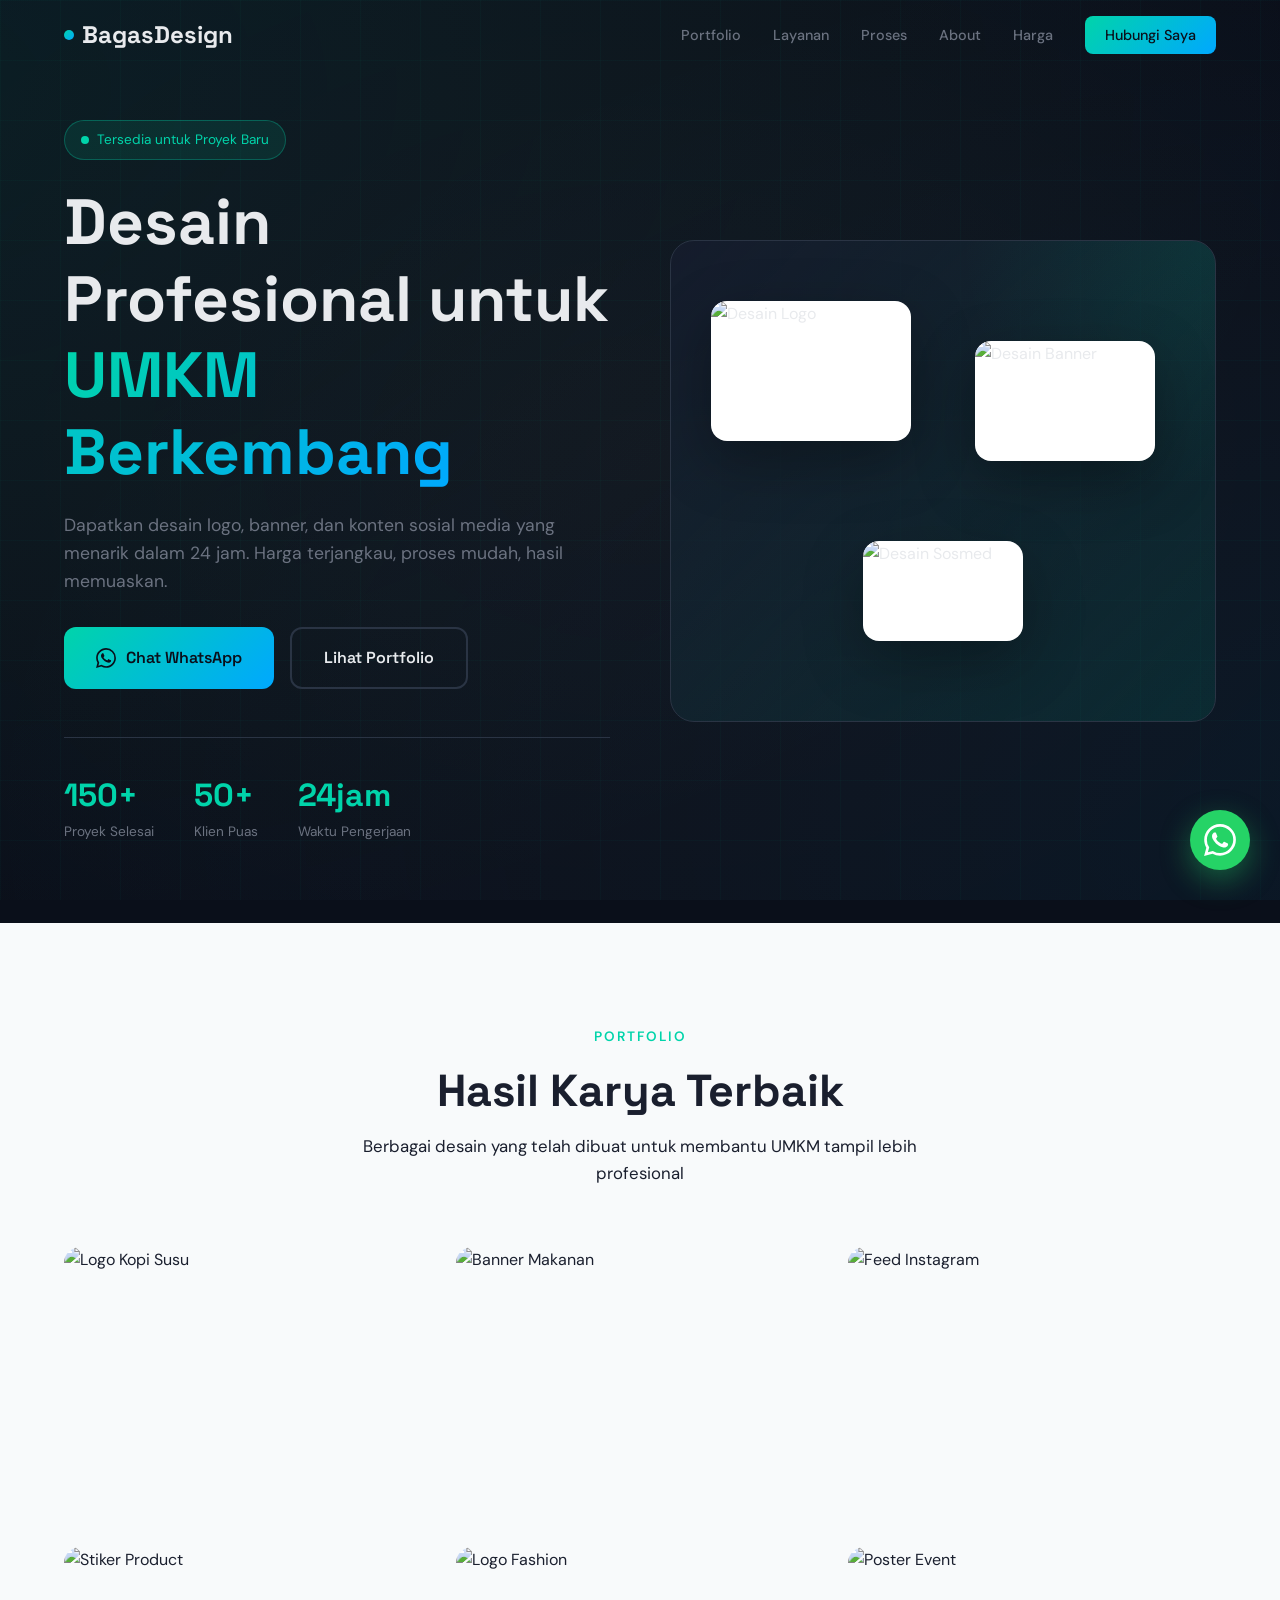
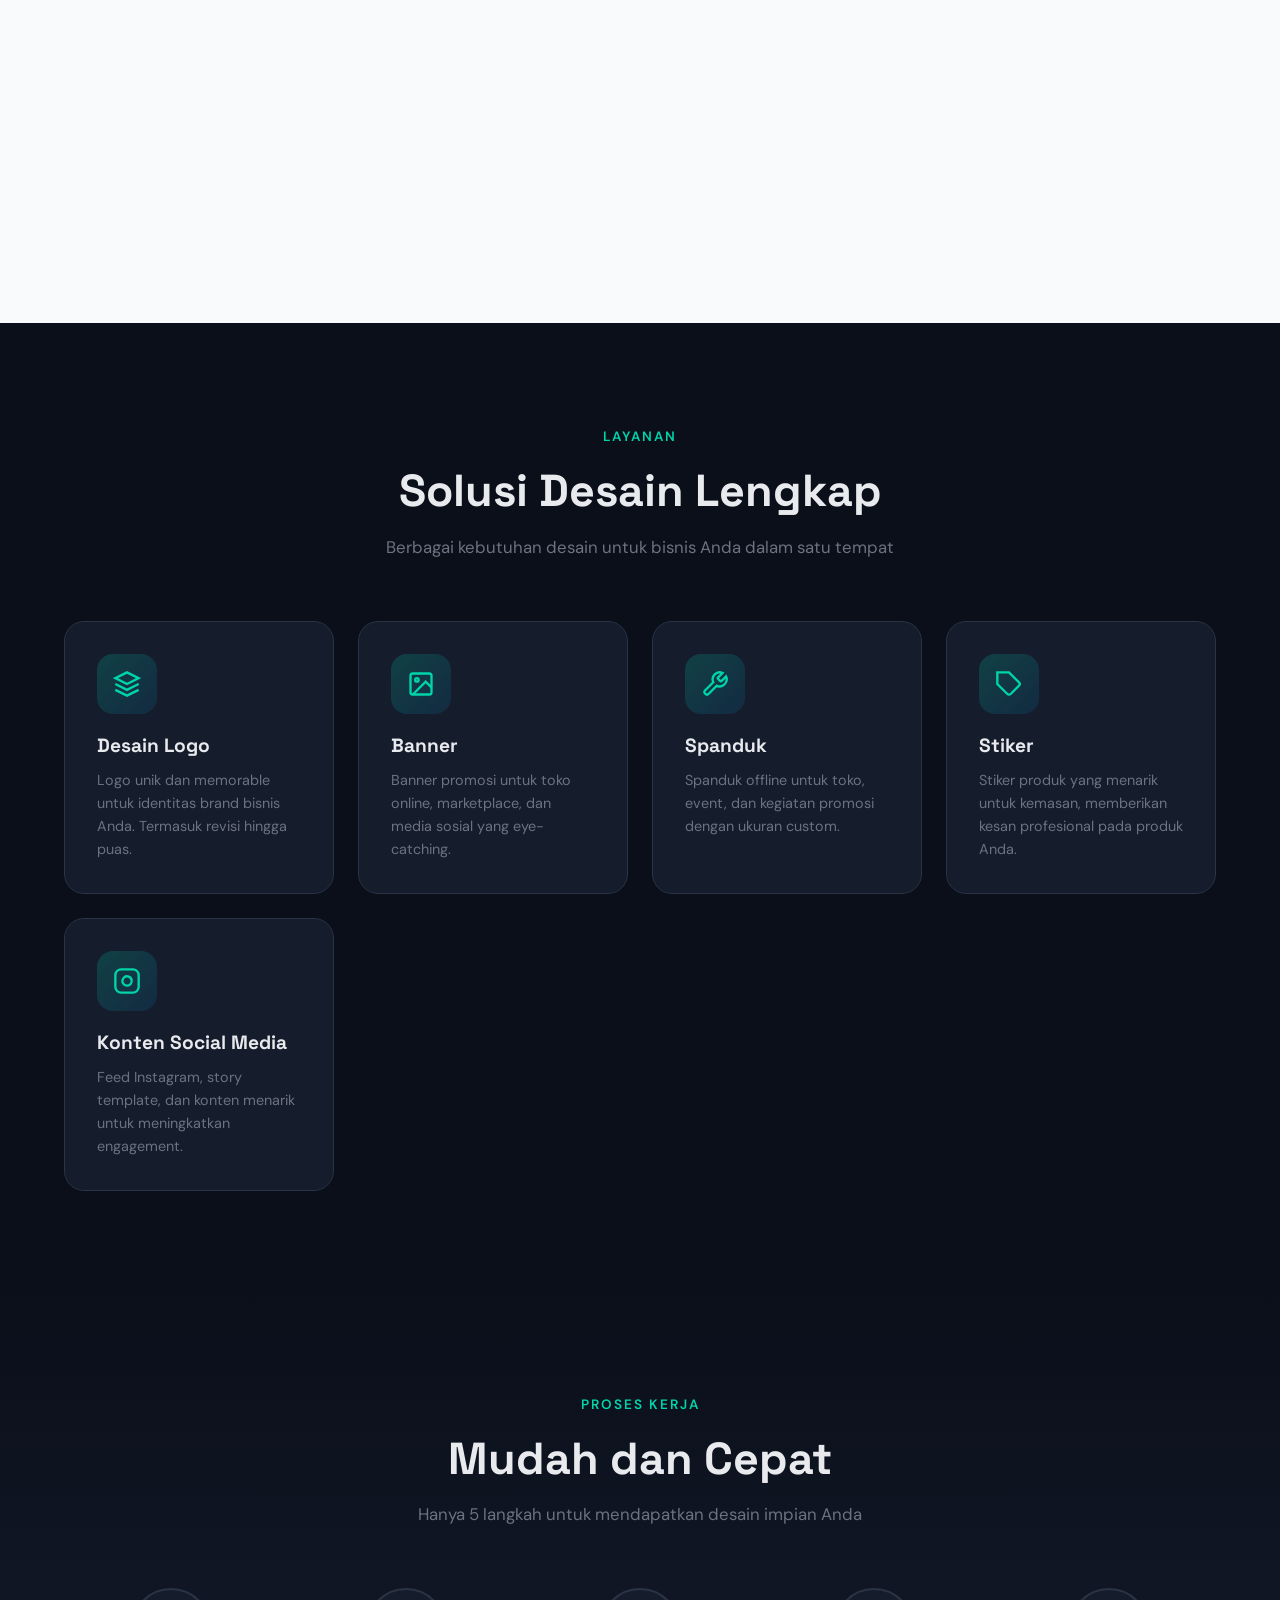
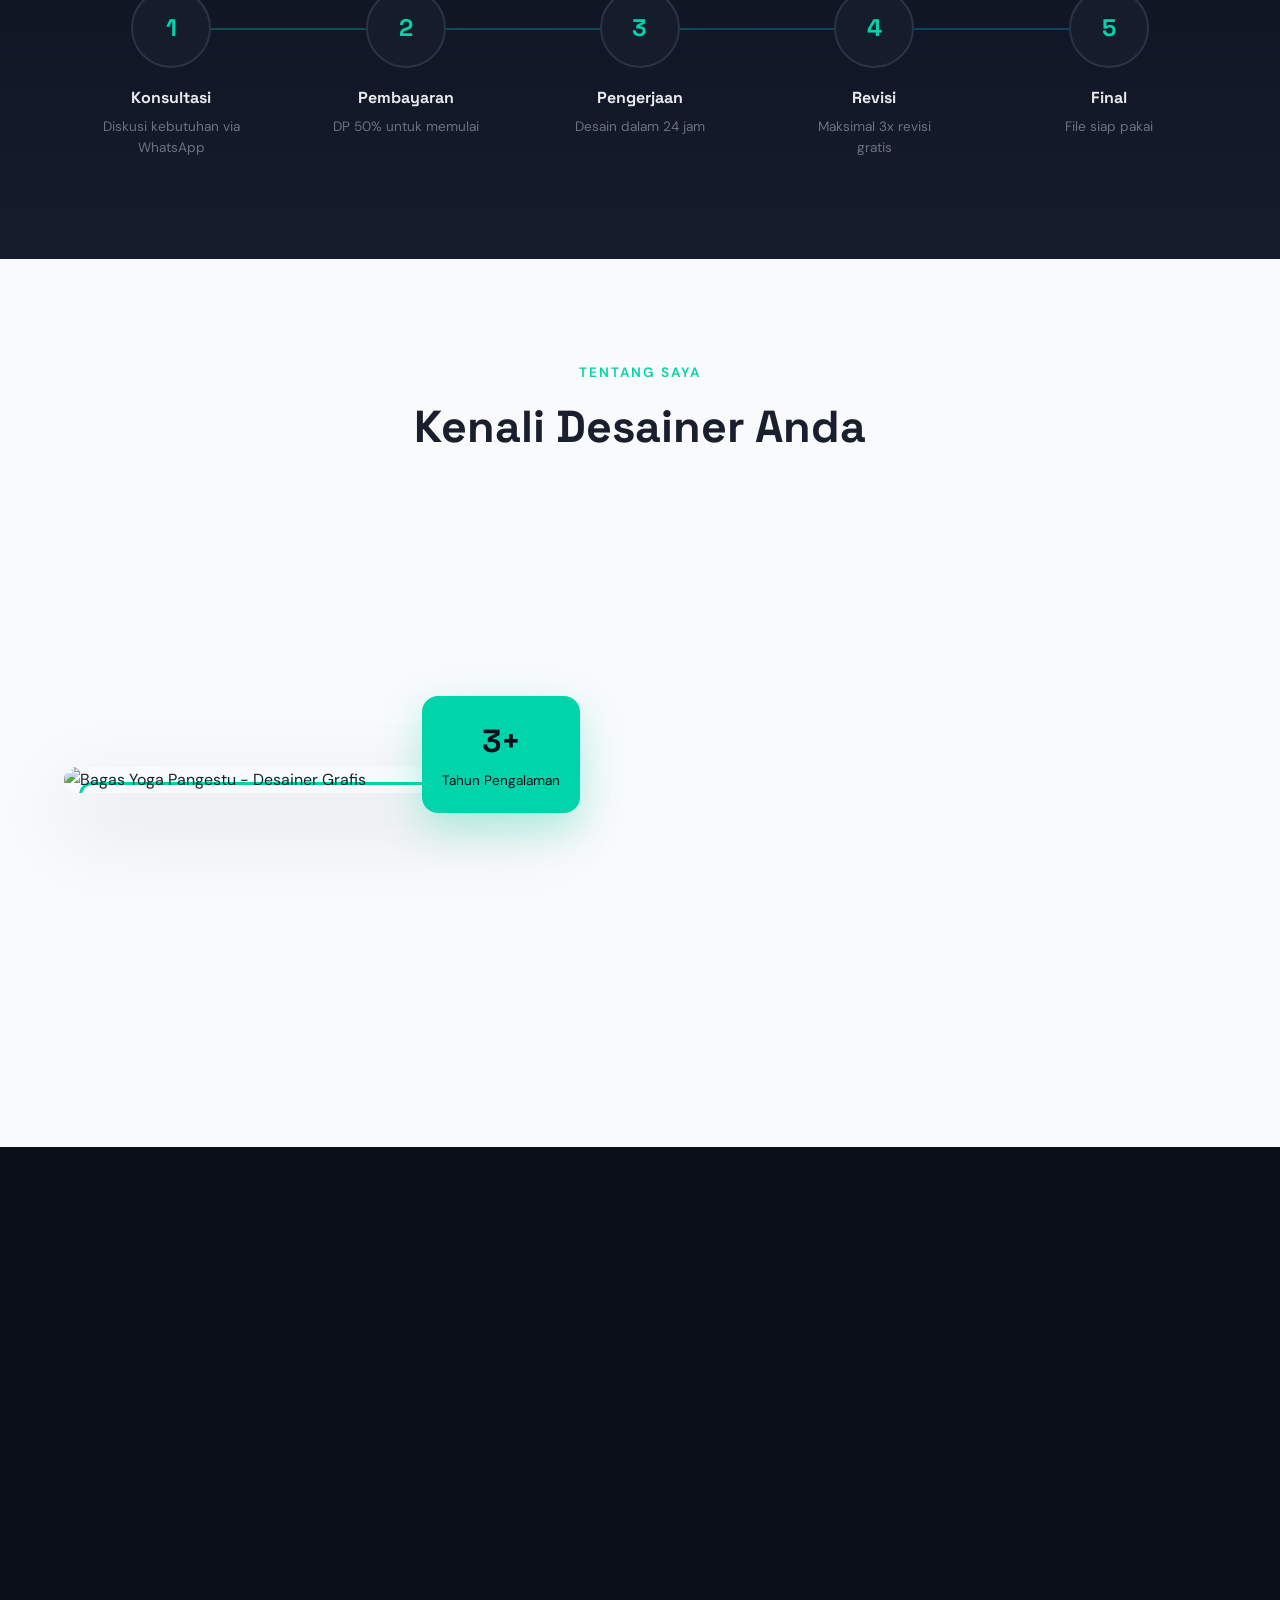
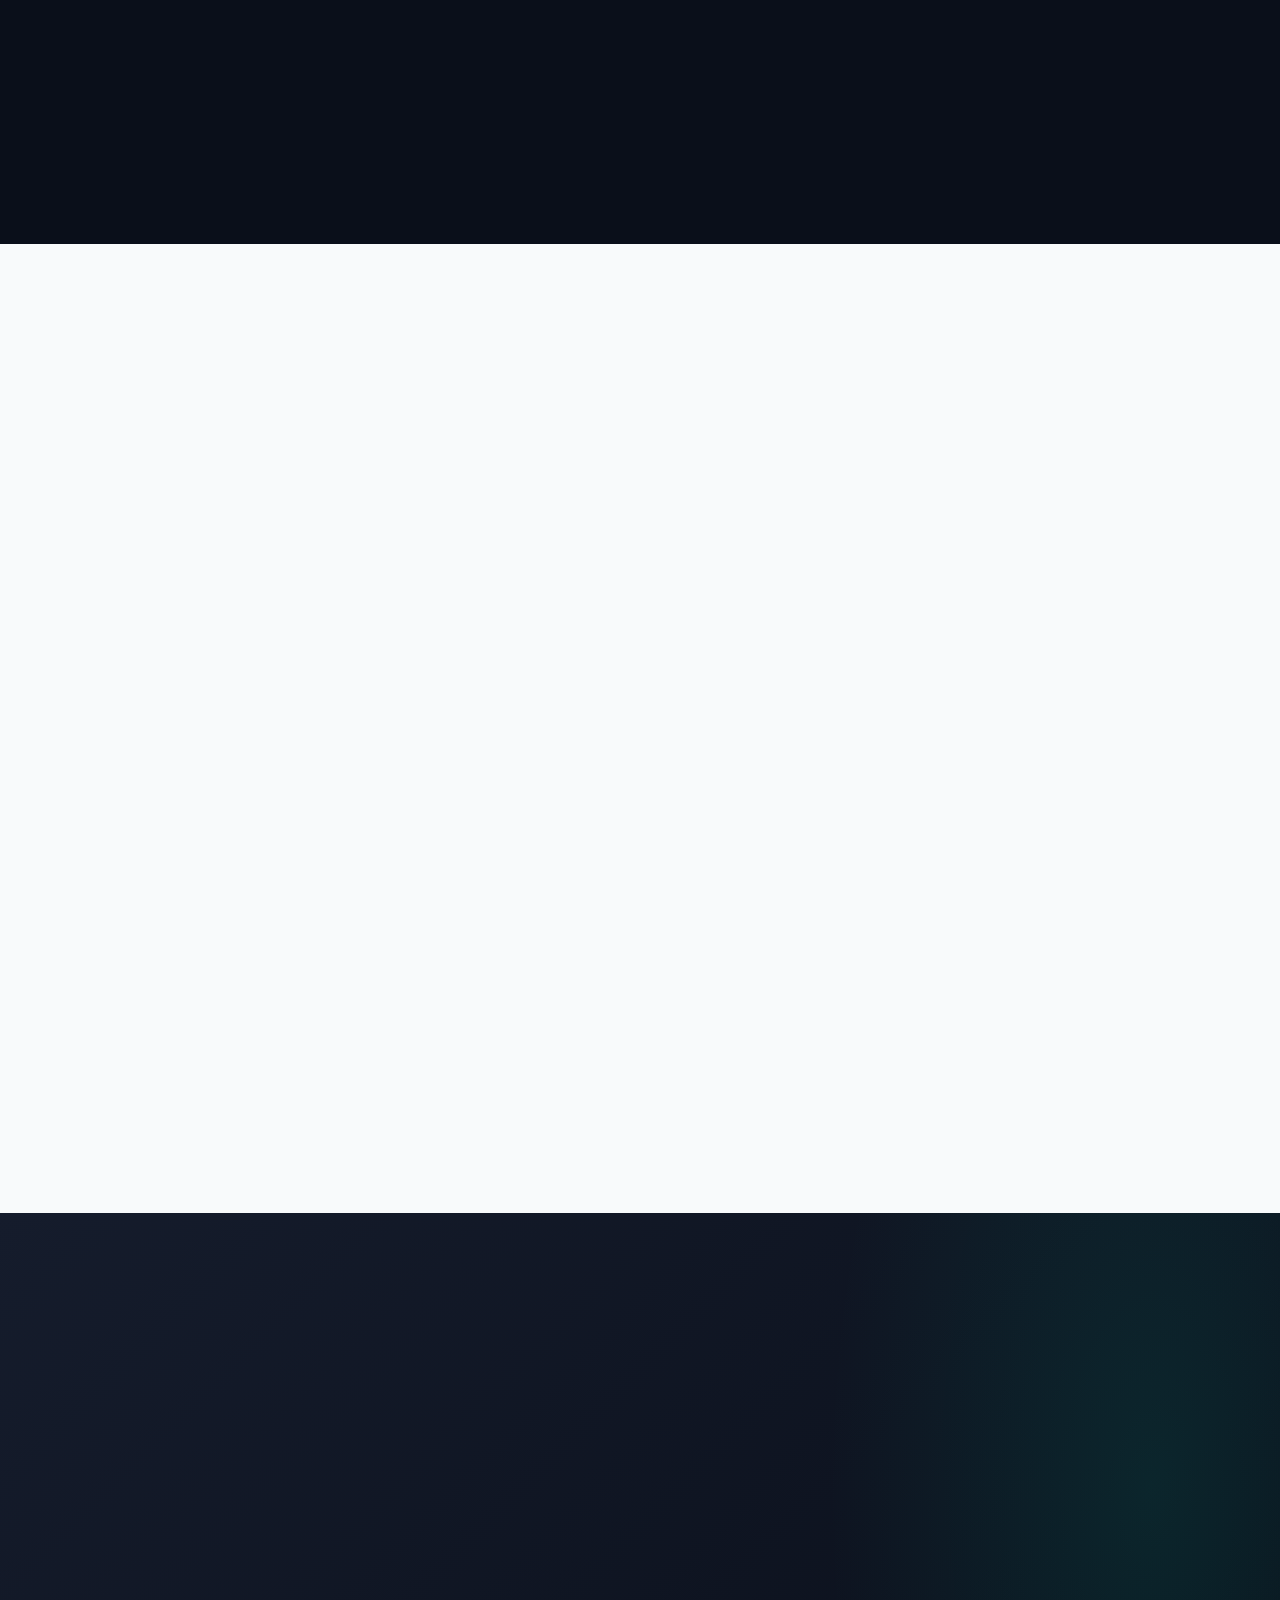
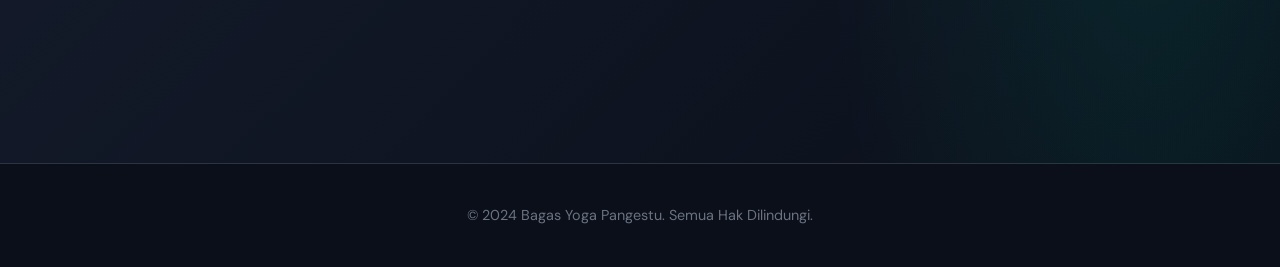
==== index.html @ 11213181 "Update index.html" ====
<!DOCTYPE html>
<html lang="id">
<head>
    <meta charset="UTF-8">
    <meta name="viewport" content="width=device-width, initial-scale=1.0">
    <title>Bagas Yoga Pangestu | Jasa Desain Grafis Profesional</title>
    <link rel="preconnect" href="https://fonts.googleapis.com">
    <link rel="preconnect" href="https://fonts.gstatic.com" crossorigin>
    <link href="https://fonts.googleapis.com/css2?family=Space+Grotesk:wght@400;500;600;700&family=DM+Sans:wght@400;500;600&display=swap" rel="stylesheet">
    <link rel="stylesheet" href="style.css">
</head>
<body>
    <!-- Background Pattern -->
    <div class="bg-pattern"></div>
    <div class="grid-overlay"></div>

    <!-- Navigation -->
    <nav class="nav" id="navbar">
        <div class="container">
            <div class="nav-inner">
                <a href="#" class="logo">
                    <span class="logo-dot"></span>
                    BagasDesign
                </a>
                <ul class="nav-links">
                    <li><a href="#portfolio">Portfolio</a></li>
                    <li><a href="#layanan">Layanan</a></li>
                    <li><a href="#proses">Proses</a></li>
                    <li><a href="#about">About</a></li>
                    <li><a href="#harga">Harga</a></li>
                    <li><a href="https://wa.me/6281234567890" class="nav-cta" target="_blank">Hubungi Saya</a></li>
                </ul>
                <button class="mobile-toggle" aria-label="Toggle menu">
                    <span></span>
                    <span></span>
                    <span></span>
                </button>
            </div>
        </div>
    </nav>

    <!-- Hero Section -->
    <section class="hero">
        <div class="container">
            <div class="hero-content">
                <div class="hero-text">
                    <div class="hero-badge">
                        Tersedia untuk Proyek Baru
                    </div>
                    <h1>Desain Profesional untuk <span>UMKM Berkembang</span></h1>
                    <p class="hero-desc">Dapatkan desain logo, banner, dan konten sosial media yang menarik dalam 24 jam. Harga terjangkau, proses mudah, hasil memuaskan.</p>
                    <div class="btn-group">
                        <a href="https://wa.me/6281234567890?text=Halo%20Bagas,%20saya%20tertarik%20dengan%20jasa%20desain%20grafis" class="btn btn-primary" target="_blank">
                            <svg width="20" height="20" viewBox="0 0 24 24" fill="currentColor">
                                <path d="M17.472 14.382c-.297-.149-1.758-.867-2.03-.967-.273-.099-.471-.148-.67.15-.197.297-.767.966-.94 1.164-.173.199-.347.223-.644.075-.297-.15-1.255-.463-2.39-1.475-.883-.788-1.48-1.761-1.653-2.059-.173-.297-.018-.458.13-.606.134-.133.298-.347.446-.52.149-.174.198-.298.298-.497.099-.198.05-.371-.025-.52-.075-.149-.669-1.612-.916-2.207-.242-.579-.487-.5-.669-.51-.173-.008-.371-.01-.57-.01-.198 0-.52.074-.792.372-.272.297-1.04 1.016-1.04 2.479 0 1.462 1.065 2.875 1.213 3.074.149.198 2.096 3.2 5.077 4.487.709.306 1.262.489 1.694.625.712.227 1.36.195 1.871.118.571-.085 1.758-.719 2.006-1.413.248-.694.248-1.289.173-1.413-.074-.124-.272-.198-.57-.347m-5.421 7.403h-.004a9.87 9.87 0 01-5.031-1.378l-.361-.214-3.741.982.998-3.648-.235-.374a9.86 9.86 0 01-1.51-5.26c.001-5.45 4.436-9.884 9.888-9.884 2.64 0 5.122 1.03 6.988 2.898a9.825 9.825 0 012.893 6.994c-.003 5.45-4.437 9.884-9.885 9.884m8.413-18.297A11.815 11.815 0 0012.05 0C5.495 0 .16 5.335.157 11.892c0 2.096.547 4.142 1.588 5.945L.057 24l6.305-1.654a11.882 11.882 0 005.683 1.448h.005c6.554 0 11.89-5.335 11.893-11.893a11.821 11.821 0 00-3.48-8.413z"/>
                            </svg>
                            Chat WhatsApp
                        </a>
                        <a href="#portfolio" class="btn btn-outline">Lihat Portfolio</a>
                    </div>
                    <div class="hero-stats">
                        <div class="stat-item">
                            <div class="stat-number">150+</div>
                            <div class="stat-label">Proyek Selesai</div>
                        </div>
                        <div class="stat-item">
                            <div class="stat-number">50+</div>
                            <div class="stat-label">Klien Puas</div>
                        </div>
                        <div class="stat-item">
                            <div class="stat-number">24jam</div>
                            <div class="stat-label">Waktu Pengerjaan</div>
                        </div>
                    </div>
                </div>
                <div class="hero-visual">
                    <div class="hero-image-container">
                        <div class="floating-cards">
                            <div class="float-card">
                                <img src="https://picsum.photos/400/280?random=1" alt="Desain Logo">
                            </div>
                            <div class="float-card">
                                <img src="https://picsum.photos/360/240?random=2" alt="Desain Banner">
                            </div>
                            <div class="float-card">
                                <img src="https://picsum.photos/320/200?random=3" alt="Desain Sosmed">
                            </div>
                        </div>
                    </div>
                </div>
            </div>
        </div>
    </section>

    <!-- Portfolio Section -->
    <section class="portfolio" id="portfolio">
        <div class="container">
            <div class="section-header reveal">
                <span class="section-tag">Portfolio</span>
                <h2>Hasil Karya Terbaik</h2>
                <p>Berbagai desain yang telah dibuat untuk membantu UMKM tampil lebih profesional</p>
            </div>
            <div class="portfolio-grid">
                <div class="portfolio-item reveal">
                    <img src="https://picsum.photos/600/450?random=10" alt="Logo Kopi Susu">
                    <div class="portfolio-overlay">
                        <h3>Logo Brand Kopi</h3>
                        <span>Logo & Branding</span>
                    </div>
                </div>
                <div class="portfolio-item reveal">
                    <img src="https://picsum.photos/600/450?random=11" alt="Banner Makanan">
                    <div class="portfolio-overlay">
                        <h3>Promosi Kuliner</h3>
                        <span>Banner & Spanduk</span>
                    </div>
                </div>
                <div class="portfolio-item reveal">
                    <img src="https://picsum.photos/600/450?random=12" alt="Feed Instagram">
                    <div class="portfolio-overlay">
                        <h3>Konten Instagram</h3>
                        <span>Social Media</span>
                    </div>
                </div>
                <div class="portfolio-item reveal">
                    <img src="https://picsum.photos/600/450?random=13" alt="Stiker Product">
                    <div class="portfolio-overlay">
                        <h3>Stiker Produk</h3>
                        <span>Stiker & Label</span>
                    </div>
                </div>
                <div class="portfolio-item reveal">
                    <img src="https://picsum.photos/600/450?random=14" alt="Logo Fashion">
                    <div class="portfolio-overlay">
                        <h3>Brand Fashion</h3>
                        <span>Logo & Branding</span>
                    </div>
                </div>
                <div class="portfolio-item reveal">
                    <img src="https://picsum.photos/600/450?random=15" alt="Poster Event">
                    <div class="portfolio-overlay">
                        <h3>Promosi Event</h3>
                        <span>Poster & Banner</span>
                    </div>
                </div>
            </div>
        </div>
    </section>

    <!-- Services Section -->
    <section class="services" id="layanan">
        <div class="container">
            <div class="section-header reveal">
                <span class="section-tag">Layanan</span>
                <h2>Solusi Desain Lengkap</h2>
                <p>Berbagai kebutuhan desain untuk bisnis Anda dalam satu tempat</p>
            </div>
            <div class="services-grid">
                <div class="service-card reveal">
                    <div class="service-icon">
                        <svg width="28" height="28" viewBox="0 0 24 24" fill="none" stroke="currentColor" stroke-width="2">
                            <polygon points="12 2 2 7 12 12 22 7 12 2"></polygon>
                            <polyline points="2 17 12 22 22 17"></polyline>
                            <polyline points="2 12 12 17 22 12"></polyline>
                        </svg>
                    </div>
                    <h3>Desain Logo</h3>
                    <p>Logo unik dan memorable untuk identitas brand bisnis Anda. Termasuk revisi hingga puas.</p>
                </div>
                <div class="service-card reveal">
                    <div class="service-icon">
                        <svg width="28" height="28" viewBox="0 0 24 24" fill="none" stroke="currentColor" stroke-width="2">
                            <rect x="3" y="3" width="18" height="18" rx="2" ry="2"></rect>
                            <circle cx="8.5" cy="8.5" r="1.5"></circle>
                            <polyline points="21 15 16 10 5 21"></polyline>
                        </svg>
                    </div>
                    <h3>Banner</h3>
                    <p>Banner promosi untuk toko online, marketplace, dan media sosial yang eye-catching.</p>
                </div>
                <div class="service-card reveal">
                    <div class="service-icon">
                        <svg width="28" height="28" viewBox="0 0 24 24" fill="none" stroke="currentColor" stroke-width="2">
                            <path d="M14.7 6.3a1 1 0 0 0 0 1.4l1.6 1.6a1 1 0 0 0 1.4 0l3.77-3.77a6 6 0 0 1-7.94 7.94l-6.91 6.91a2.12 2.12 0 0 1-3-3l6.91-6.91a6 6 0 0 1 7.94-7.94l-3.76 3.76z"></path>
                        </svg>
                    </div>
                    <h3>Spanduk</h3>
                    <p>Spanduk offline untuk toko, event, dan kegiatan promosi dengan ukuran custom.</p>
                </div>
                <div class="service-card reveal">
                    <div class="service-icon">
                        <svg width="28" height="28" viewBox="0 0 24 24" fill="none" stroke="currentColor" stroke-width="2">
                            <path d="M20.59 13.41l-7.17 7.17a2 2 0 0 1-2.83 0L2 12V2h10l8.59 8.59a2 2 0 0 1 0 2.82z"></path>
                            <line x1="7" y1="7" x2="7.01" y2="7"></line>
                        </svg>
                    </div>
                    <h3>Stiker</h3>
                    <p>Stiker produk yang menarik untuk kemasan, memberikan kesan profesional pada produk Anda.</p>
                </div>
                <div class="service-card reveal">
                    <div class="service-icon">
                        <svg width="28" height="28" viewBox="0 0 24 24" fill="none" stroke="currentColor" stroke-width="2">
                            <rect x="2" y="2" width="20" height="20" rx="5" ry="5"></rect>
                            <path d="M16 11.37A4 4 0 1 1 12.63 8 4 4 0 0 1 16 11.37z"></path>
                            <line x1="17.5" y1="6.5" x2="17.51" y2="6.5"></line>
                        </svg>
                    </div>
                    <h3>Konten Social Media</h3>
                    <p>Feed Instagram, story template, dan konten menarik untuk meningkatkan engagement.</p>
                </div>
            </div>
        </div>
    </section>

    <!-- Process Section -->
    <section class="process" id="proses">
        <div class="container">
            <div class="section-header reveal">
                <span class="section-tag">Proses Kerja</span>
                <h2>Mudah dan Cepat</h2>
                <p>Hanya 5 langkah untuk mendapatkan desain impian Anda</p>
            </div>
            <div class="process-steps">
                <div class="step reveal">
                    <div class="step-number">1</div>
                    <h3>Konsultasi</h3>
                    <p>Diskusi kebutuhan via WhatsApp</p>
                </div>
                <div class="step reveal">
                    <div class="step-number">2</div>
                    <h3>Pembayaran</h3>
                    <p>DP 50% untuk memulai</p>
                </div>
                <div class="step reveal">
                    <div class="step-number">3</div>
                    <h3>Pengerjaan</h3>
                    <p>Desain dalam 24 jam</p>
                </div>
                <div class="step reveal">
                    <div class="step-number">4</div>
                    <h3>Revisi</h3>
                    <p>Maksimal 3x revisi gratis</p>
                </div>
                <div class="step reveal">
                    <div class="step-number">5</div>
                    <h3>Final</h3>
                    <p>File siap pakai</p>
                </div>
            </div>
        </div>
    </section>

    <!-- About Section -->
    <section class="about" id="about">
        <div class="container">
            <div class="section-header reveal">
                <span class="section-tag">Tentang Saya</span>
                <h2>Kenali Desainer Anda</h2>
            </div>
            <div class="about-content">
                <div class="about-image reveal">
                    <div class="about-image-wrapper">
                        <img src="https://picsum.photos/500/450?random=20" alt="Bagas Yoga Pangestu - Desainer Grafis">
                    </div>
                    <div class="about-badge">
                        <span class="about-badge-number">3+</span>
                        <span class="about-badge-text">Tahun Pengalaman</span>
                    </div>
                </div>
                <div class="about-text reveal">
                    <h3>Halo, Saya Bagas Yoga Pangestu</h3>
                    <p>Saya adalah desainer grafis profesional asal Gunung Kidul yang fokus membantu pelaku UMKM untuk tampil lebih profesional melalui desain visual yang berkualitas.</p>
                    <p>Dengan pengalaman lebih dari 3 tahun, saya memahami betul kebutuhan bisnis kecil yang ingin tampil beda tapi dengan budget yang terjangkau. Setiap desain yang saya buat selalu mengutamakan kepuasan klien.</p>
                    <div class="about-info">
                        <div class="info-item">
                            <div class="info-label">Nama Lengkap</div>
                            <div class="info-value">Bagas Yoga Pangestu</div>
                        </div>
                        <div class="info-item">
                            <div class="info-label">Asal</div>
                            <div class="info-value">Gunung Kidul, DIY</div>
                        </div>
                        <div class="info-item">
                            <div class="info-label">Tanggal Lahir</div>
                            <div class="info-value">26 November 2004</div>
                        </div>
                        <div class="info-item">
                            <div class="info-label">Spesialisasi</div>
                            <div class="info-value">Desain UMKM</div>
                        </div>
                    </div>
                    <a href="https://wa.me/6281234567890?text=Halo%20Bagas,%20saya%20ingin%20konsultasi%20tentang%20desain" class="btn btn-primary" target="_blank">
                        <svg width="20" height="20" viewBox="0 0 24 24" fill="currentColor">
                            <path d="M17.472 14.382c-.297-.149-1.758-.867-2.03-.967-.273-.099-.471-.148-.67.15-.197.297-.767.966-.94 1.164-.173.199-.347.223-.644.075-.297-.15-1.255-.463-2.39-1.475-.883-.788-1.48-1.761-1.653-2.059-.173-.297-.018-.458.13-.606.134-.133.298-.347.446-.52.149-.174.198-.298.298-.497.099-.198.05-.371-.025-.52-.075-.149-.669-1.612-.916-2.207-.242-.579-.487-.5-.669-.51-.173-.008-.371-.01-.57-.01-.198 0-.52.074-.792.372-.272.297-1.04 1.016-1.04 2.479 0 1.462 1.065 2.875 1.213 3.074.149.198 2.096 3.2 5.077 4.487.709.306 1.262.489 1.694.625.712.227 1.36.195 1.871.118.571-.085 1.758-.719 2.006-1.413.248-.694.248-1.289.173-1.413-.074-.124-.272-.198-.57-.347m-5.421 7.403h-.004a9.87 9.87 0 01-5.031-1.378l-.361-.214-3.741.982.998-3.648-.235-.374a9.86 9.86 0 01-1.51-5.26c.001-5.45 4.436-9.884 9.888-9.884 2.64 0 5.122 1.03 6.988 2.898a9.825 9.825 0 012.893 6.994c-.003 5.45-4.437 9.884-9.885 9.884m8.413-18.297A11.815 11.815 0 0012.05 0C5.495 0 .16 5.335.157 11.892c0 2.096.547 4.142 1.588 5.945L.057 24l6.305-1.654a11.882 11.882 0 005.683 1.448h.005c6.554 0 11.89-5.335 11.893-11.893a11.821 11.821 0 00-3.48-8.413z"/>
                        </svg>
                        Yuk Ngobrol Dulu
                    </a>
                </div>
            </div>
        </div>
    </section>

    <!-- Testimonials -->
    <section class="testimonials" id="testimoni">
        <div class="container">
            <div class="section-header reveal">
                <span class="section-tag">Testimoni</span>
                <h2>Kata Mereka</h2>
                <p>Pengalaman klien yang sudah bekerja sama dengan saya</p>
            </div>
            <div class="testimonials-grid">
                <div class="testimonial-card reveal">
                    <div class="testimonial-header">
                        <img src="https://i.pravatar.cc/100?img=11" alt="Andi Pratama" class="testimonial-avatar">
                        <div class="testimonial-info">
                            <h4>Andi Pratama</h4>
                            <span>Owner Warung Kopi</span>
                        </div>
                    </div>
                    <p class="testimonial-text">Logo yang dibuat Bagas sangat sesuai dengan karakter warung kopi saya. Prosesnya cepat dan komunikasinya enak. Recommended banget untuk UMKM!</p>
                    <div class="stars">
                        <span class="star">&#9733;</span>
                        <span class="star">&#9733;</span>
                        <span class="star">&#9733;</span>
                        <span class="star">&#9733;</span>
                        <span class="star">&#9733;</span>
                    </div>
                </div>
                <div class="testimonial-card reveal">
                    <div class="testimonial-header">
                        <img src="https://i.pravatar.cc/100?img=32" alt="Siti Rahayu" class="testimonial-avatar">
                        <div class="testimonial-info">
                            <h4>Siti Rahayu</h4>
                            <span>Owner Online Shop</span>
                        </div>
                    </div>
                    <p class="testimonial-text">Awalnya bingung mau desain seperti apa, tapi Kak Bagas sabar banget bantu konsultasi. Hasil bannernya bagus, penjualan jadi naik!</p>
                    <div class="stars">
                        <span class="star">&#9733;</span>
                        <span class="star">&#9733;</span>
                        <span class="star">&#9733;</span>
                        <span class="star">&#9733;</span>
                        <span class="star">&#9733;</span>
                    </div>
                </div>
                <div class="testimonial-card reveal">
                    <div class="testimonial-header">
                        <img src="https://i.pravatar.cc/100?img=52" alt="Budi Santoso" class="testimonial-avatar">
                        <div class="testimonial-info">
                            <h4>Budi Santoso</h4>
                            <span>Owner Kuliner</span>
                        </div>
                    </div>
                    <p class="testimonial-text">Harga terjangkau tapi kualitas tidak murahan. Stiker produk saya jadi kelihatan premium. Pasti akan order lagi untuk kebutuhan lain!</p>
                    <div class="stars">
                        <span class="star">&#9733;</span>
                        <span class="star">&#9733;</span>
                        <span class="star">&#9733;</span>
                        <span class="star">&#9733;</span>
                        <span class="star">&#9733;</span>
                    </div>
                </div>
            </div>
        </div>
    </section>

    <!-- Pricing -->
    <section class="pricing" id="harga">
        <div class="container">
            <div class="section-header reveal">
                <span class="section-tag">Harga</span>
                <h2>Paket Desain</h2>
                <p>Pilih paket yang sesuai dengan kebutuhan dan budget Anda</p>
            </div>
            <div class="pricing-grid">
                <div class="pricing-card reveal">
                    <h3>Basic</h3>
                    <div class="price">Rp 75K <span>/desain</span></div>
                    <ul class="pricing-features">
                        <li>1 konsep desain</li>
                        <li>1x revisi gratis</li>
                        <li>Format JPG & PNG</li>
                        <li>Selesai dalam 2 hari</li>
                        <li>Resolusi tinggi</li>
                    </ul>
                    <a href="https://wa.me/6281234567890?text=Halo%20Bagas,%20saya%20tertarik%20paket%20Basic" class="btn btn-pricing" target="_blank">Pilih Paket</a>
                </div>
                <div class="pricing-card featured reveal">
                    <div class="popular-badge">Paling Populer</div>
                    <h3>Standard</h3>
                    <div class="price">Rp 150K <span>/desain</span></div>
                    <ul class="pricing-features">
                        <li>2 konsep desain</li>
                        <li>3x revisi gratis</li>
                        <li>Semua format file</li>
                        <li>Selesai dalam 24 jam</li>
                        <li>File source editable</li>
                    </ul>
                    <a href="https://wa.me/6281234567890?text=Halo%20Bagas,%20saya%20tertarik%20paket%20Standard" class="btn btn-pricing" target="_blank">Pilih Paket</a>
                </div>
                <div class="pricing-card reveal">
                    <h3>Premium</h3>
                    <div class="price">Rp 300K <span>/desain</span></div>
                    <ul class="pricing-features">
                        <li>Unlimited konsep</li>
                        <li>Unlimited revisi</li>
                        <li>Semua format file</li>
                        <li>Priority 12 jam</li>
                        <li>Konsultasi gratis</li>
                    </ul>
                    <a href="https://wa.me/6281234567890?text=Halo%20Bagas,%20saya%20tertarik%20paket%20Premium" class="btn btn-pricing" target="_blank">Pilih Paket</a>
                </div>
            </div>
        </div>
    </section>

    <!-- CTA Section -->
    <section class="cta-section">
        <div class="container">
            <div class="cta-content reveal">
                <div class="urgency-badge">
                    <svg width="16" height="16" viewBox="0 0 24 24" fill="currentColor">
                        <circle cx="12" cy="12" r="10"></circle>
                        <polyline points="12 6 12 12 16 14" stroke="white" stroke-width="2" fill="none"></polyline>
                    </svg>
                    Slot Terbatas Bulan Ini!
                </div>
                <h2>Siap Tingkatkan Bisnis Anda dengan Desain Profesional?</h2>
                <p>Jangan biarkan tampilan bisnis Anda kalah saing. Konsultasi gratis sekarang dan dapatkan desain terbaik dalam waktu 24 jam!</p>
                <div class="cta-buttons">
                    <a href="https://wa.me/6281234567890?text=Halo%20Bagas,%20saya%20ingin%20konsultasi%20gratis%20tentang%20desain%20untuk%20bisnis%20saya" class="btn btn-primary" target="_blank">
                        <svg width="20" height="20" viewBox="0 0 24 24" fill="currentColor">
                            <path d="M17.472 14.382c-.297-.149-1.758-.867-2.03-.967-.273-.099-.471-.148-.67.15-.197.297-.767.966-.94 1.164-.173.199-.347.223-.644.075-.297-.15-1.255-.463-2.39-1.475-.883-.788-1.48-1.761-1.653-2.059-.173-.297-.018-.458.13-.606.134-.133.298-.347.446-.52.149-.174.198-.298.298-.497.099-.198.05-.371-.025-.52-.075-.149-.669-1.612-.916-2.207-.242-.579-.487-.5-.669-.51-.173-.008-.371-.01-.57-.01-.198 0-.52.074-.792.372-.272.297-1.04 1.016-1.04 2.479 0 1.462 1.065 2.875 1.213 3.074.149.198 2.096 3.2 5.077 4.487.709.306 1.262.489 1.694.625.712.227 1.36.195 1.871.118.571-.085 1.758-.719 2.006-1.413.248-.694.248-1.289.173-1.413-.074-.124-.272-.198-.57-.347m-5.421 7.403h-.004a9.87 9.87 0 01-5.031-1.378l-.361-.214-3.741.982.998-3.648-.235-.374a9.86 9.86 0 01-1.51-5.26c.001-5.45 4.436-9.884 9.888-9.884 2.64 0 5.122 1.03 6.988 2.898a9.825 9.825 0 012.893 6.994c-.003 5.45-4.437 9.884-9.885 9.884m8.413-18.297A11.815 11.815 0 0012.05 0C5.495 0 .16 5.335.157 11.892c0 2.096.547 4.142 1.588 5.945L.057 24l6.305-1.654a11.882 11.882 0 005.683 1.448h.005c6.554 0 11.89-5.335 11.893-11.893a11.821 11.821 0 00-3.48-8.413z"/>
                        </svg>
                        Konsultasi Gratis Sekarang
                    </a>
                    <a href="#portfolio" class="btn btn-outline">Lihat Portfolio</a>
                </div>
            </div>
        </div>
    </section>

    <!-- Footer -->
    <footer>
        <div class="container">
            <p>&copy; 2024 Bagas Yoga Pangestu. Semua Hak Dilindungi.</p>
        </div>
    </footer>

    <!-- Floating WhatsApp Button -->
    <a href="https://wa.me/6281234567890?text=Halo%20Bagas,%20saya%20tertarik%20dengan%20jasa%20desain%20grafis" class="whatsapp-float" target="_blank" aria-label="Chat WhatsApp">
        <svg viewBox="0 0 24 24">
            <path d="M17.472 14.382c-.297-.149-1.758-.867-2.03-.967-.273-.099-.471-.148-.67.15-.197.297-.767.966-.94 1.164-.173.199-.347.223-.644.075-.297-.15-1.255-.463-2.39-1.475-.883-.788-1.48-1.761-1.653-2.059-.173-.297-.018-.458.13-.606.134-.133.298-.347.446-.52.149-.174.198-.298.298-.497.099-.198.05-.371-.025-.52-.075-.149-.669-1.612-.916-2.207-.242-.579-.487-.5-.669-.51-.173-.008-.371-.01-.57-.01-.198 0-.52.074-.792.372-.272.297-1.04 1.016-1.04 2.479 0 1.462 1.065 2.875 1.213 3.074.149.198 2.096 3.2 5.077 4.487.709.306 1.262.489 1.694.625.712.227 1.36.195 1.871.118.571-.085 1.758-.719 2.006-1.413.248-.694.248-1.289.173-1.413-.074-.124-.272-.198-.57-.347m-5.421 7.403h-.004a9.87 9.87 0 01-5.031-1.378l-.361-.214-3.741.982.998-3.648-.235-.374a9.86 9.86 0 01-1.51-5.26c.001-5.45 4.436-9.884 9.888-9.884 2.64 0 5.122 1.03 6.988 2.898a9.825 9.825 0 012.893 6.994c-.003 5.45-4.437 9.884-9.885 9.884m8.413-18.297A11.815 11.815 0 0012.05 0C5.495 0 .16 5.335.157 11.892c0 2.096.547 4.142 1.588 5.945L.057 24l6.305-1.654a11.882 11.882 0 005.683 1.448h.005c6.554 0 11.89-5.335 11.893-11.893a11.821 11.821 0 00-3.48-8.413z"/>
        </svg>
    </a>

    <script>
        // Scroll reveal animation
        const revealElements = document.querySelectorAll('.reveal');
        
        const revealOnScroll = () => {
            const windowHeight = window.innerHeight;
            
            revealElements.forEach((element, index) => {
                const elementTop = element.getBoundingClientRect().top;
                const revealPoint = 100;
                
                if (elementTop < windowHeight - revealPoint) {
                    setTimeout(() => {
                        element.classList.add('active');
                    }, index * 50);
                }
            });
        };

        // Nav scroll effect
        const navbar = document.getElementById('navbar');
        
        const handleNavScroll = () => {
            if (window.scrollY > 50) {
                navbar.classList.add('scrolled');
            } else {
                navbar.classList.remove('scrolled');
            }
        };

        // Initialize
        window.addEventListener('scroll', () => {
            revealOnScroll();
            handleNavScroll();
        });

        // Trigger on load
        revealOnScroll();
        handleNavScroll();

        // Smooth scroll for anchor links
        document.querySelectorAll('a[href^="#"]').forEach(anchor => {
            anchor.addEventListener('click', function(e) {
                e.preventDefault();
                const target = document.querySelector(this.getAttribute('href'));
                if (target) {
                    target.scrollIntoView({
                        behavior: 'smooth',
                        block: 'start'
                    });
                }
            });
        });

        // Mobile menu toggle
        const mobileToggle = document.querySelector('.mobile-toggle');
        const navLinks = document.querySelector('.nav-links');

        if (mobileToggle) {
            mobileToggle.addEventListener('click', () => {
                if (navLinks.style.display === 'flex') {
                    navLinks.style.display = 'none';
                } else {
                    navLinks.style.display = 'flex';
                    navLinks.style.flexDirection = 'column';
                    navLinks.style.position = 'absolute';
                    navLinks.style.top = '100%';
                    navLinks.style.left = '0';
                    navLinks.style.right = '0';
                    navLinks.style.background = 'rgba(10, 15, 26, 0.98)';
                    navLinks.style.padding = '20px';
                    navLinks.style.gap = '16px';
                    navLinks.style.borderBottom = '1px solid #2a3444';
                }
            });
        }

        // Close mobile menu on link click
        document.querySelectorAll('.nav-links a').forEach(link => {
            link.addEventListener('click', () => {
                if (window.innerWidth <= 768) {
                    navLinks.style.display = 'none';
                }
            });
        });
    </script>
</body>
</html>
---- style.css ----
/* ========================================
   CSS Variables
======================================== */
:root {
    --bg: #0a0f1a;
    --bg-light: #f8fafb;
    --fg: #e8eaed;
    --fg-dark: #1a1f2e;
    --muted: #6b7280;
    --accent: #00d4aa;
    --accent-hover: #00f5c4;
    --card: #151c2c;
    --card-light: #ffffff;
    --border: #2a3444;
    --orange: #ff6b35;
    --gradient-start: #00d4aa;
    --gradient-end: #00a8ff;
}

/* ========================================
   Reset & Base Styles
======================================== */
* {
    margin: 0;
    padding: 0;
    box-sizing: border-box;
}

html {
    scroll-behavior: smooth;
}

@media (prefers-reduced-motion: reduce) {
    html {
        scroll-behavior: auto;
    }
    *, *::before, *::after {
        animation-duration: 0.01ms !important;
        animation-iteration-count: 1 !important;
        transition-duration: 0.01ms !important;
    }
}

body {
    font-family: 'DM Sans', sans-serif;
    background: var(--bg);
    color: var(--fg);
    line-height: 1.6;
    overflow-x: hidden;
}

h1, h2, h3, h4, h5, h6 {
    font-family: 'Space Grotesk', sans-serif;
    font-weight: 700;
    line-height: 1.2;
}

/* ========================================
   Animated Background
======================================== */
.bg-pattern {
    position: fixed;
    top: 0;
    left: 0;
    width: 100%;
    height: 100%;
    pointer-events: none;
    z-index: 0;
    overflow: hidden;
}

.bg-pattern::before {
    content: '';
    position: absolute;
    top: -50%;
    left: -50%;
    width: 200%;
    height: 200%;
    background: 
        radial-gradient(ellipse at 20% 30%, rgba(0, 212, 170, 0.08) 0%, transparent 50%),
        radial-gradient(ellipse at 80% 70%, rgba(0, 168, 255, 0.06) 0%, transparent 50%),
        radial-gradient(ellipse at 50% 50%, rgba(255, 107, 53, 0.04) 0%, transparent 60%);
    animation: bgFloat 20s ease-in-out infinite;
}

@keyframes bgFloat {
    0%, 100% { transform: translate(0, 0) rotate(0deg); }
    25% { transform: translate(2%, 2%) rotate(1deg); }
    50% { transform: translate(-1%, 3%) rotate(-1deg); }
    75% { transform: translate(1%, -2%) rotate(0.5deg); }
}

/* Grid Pattern */
.grid-overlay {
    position: fixed;
    top: 0;
    left: 0;
    width: 100%;
    height: 100%;
    background-image: 
        linear-gradient(rgba(0, 212, 170, 0.03) 1px, transparent 1px),
        linear-gradient(90deg, rgba(0, 212, 170, 0.03) 1px, transparent 1px);
    background-size: 60px 60px;
    pointer-events: none;
    z-index: 0;
}

/* ========================================
   Container
======================================== */
.container {
    max-width: 1200px;
    margin: 0 auto;
    padding: 0 24px;
    position: relative;
    z-index: 1;
}

/* ========================================
   Navigation
======================================== */
.nav {
    position: fixed;
    top: 0;
    left: 0;
    width: 100%;
    padding: 16px 0;
    z-index: 1000;
    transition: all 0.3s ease;
}

.nav.scrolled {
    background: rgba(10, 15, 26, 0.95);
    backdrop-filter: blur(20px);
    border-bottom: 1px solid var(--border);
}

.nav-inner {
    display: flex;
    justify-content: space-between;
    align-items: center;
}

.logo {
    font-family: 'Space Grotesk', sans-serif;
    font-size: 1.5rem;
    font-weight: 700;
    color: var(--fg);
    text-decoration: none;
    display: flex;
    align-items: center;
    gap: 8px;
}

.logo-dot {
    width: 10px;
    height: 10px;
    background: linear-gradient(135deg, var(--accent), var(--gradient-end));
    border-radius: 50%;
    animation: pulse 2s ease-in-out infinite;
}

@keyframes pulse {
    0%, 100% { transform: scale(1); opacity: 1; }
    50% { transform: scale(1.2); opacity: 0.8; }
}

.nav-links {
    display: flex;
    gap: 32px;
    list-style: none;
}

.nav-links a {
    color: var(--muted);
    text-decoration: none;
    font-size: 0.9rem;
    font-weight: 500;
    transition: color 0.3s ease;
    position: relative;
}

.nav-links a::after {
    content: '';
    position: absolute;
    bottom: -4px;
    left: 0;
    width: 0;
    height: 2px;
    background: var(--accent);
    transition: width 0.3s ease;
}

.nav-links a:hover {
    color: var(--fg);
}

.nav-links a:hover::after {
    width: 100%;
}

.nav-cta {
    background: linear-gradient(135deg, var(--accent), var(--gradient-end));
    color: var(--bg) !important;
    padding: 10px 20px;
    border-radius: 8px;
    font-weight: 600;
    transition: all 0.3s ease;
}

.nav-cta:hover {
    transform: translateY(-2px);
    box-shadow: 0 10px 30px rgba(0, 212, 170, 0.3);
}

.nav-cta::after {
    display: none !important;
}

/* Mobile Nav Toggle */
.mobile-toggle {
    display: none;
    flex-direction: column;
    gap: 5px;
    background: none;
    border: none;
    cursor: pointer;
    padding: 8px;
}

.mobile-toggle span {
    width: 24px;
    height: 2px;
    background: var(--fg);
    transition: all 0.3s ease;
}

/* ========================================
   Hero Section
======================================== */
.hero {
    min-height: 100vh;
    display: flex;
    align-items: center;
    padding: 120px 0 80px;
    position: relative;
}

.hero-content {
    display: grid;
    grid-template-columns: 1fr 1fr;
    gap: 60px;
    align-items: center;
}

.hero-text {
    animation: fadeInUp 0.8s ease-out;
}

@keyframes fadeInUp {
    from {
        opacity: 0;
        transform: translateY(30px);
    }
    to {
        opacity: 1;
        transform: translateY(0);
    }
}

.hero-badge {
    display: inline-flex;
    align-items: center;
    gap: 8px;
    background: rgba(0, 212, 170, 0.1);
    border: 1px solid rgba(0, 212, 170, 0.3);
    padding: 8px 16px;
    border-radius: 50px;
    font-size: 0.85rem;
    color: var(--accent);
    margin-bottom: 24px;
}

.hero-badge::before {
    content: '';
    width: 8px;
    height: 8px;
    background: var(--accent);
    border-radius: 50%;
    animation: blink 1.5s ease-in-out infinite;
}

@keyframes blink {
    0%, 100% { opacity: 1; }
    50% { opacity: 0.3; }
}

.hero h1 {
    font-size: clamp(2.5rem, 6vw, 4rem);
    margin-bottom: 20px;
    color: var(--fg);
}

.hero h1 span {
    background: linear-gradient(135deg, var(--accent), var(--gradient-end));
    -webkit-background-clip: text;
    -webkit-text-fill-color: transparent;
    background-clip: text;
}

.hero-desc {
    font-size: 1.1rem;
    color: var(--muted);
    margin-bottom: 32px;
    max-width: 500px;
}

.hero-stats {
    display: flex;
    gap: 40px;
    margin-top: 48px;
    padding-top: 32px;
    border-top: 1px solid var(--border);
}

.stat-item {
    text-align: left;
}

.stat-number {
    font-family: 'Space Grotesk', sans-serif;
    font-size: 2rem;
    font-weight: 700;
    color: var(--accent);
}

.stat-label {
    font-size: 0.85rem;
    color: var(--muted);
}

/* Hero Visual */
.hero-visual {
    position: relative;
    animation: fadeInUp 0.8s ease-out 0.2s both;
}

.hero-image-container {
    position: relative;
    background: linear-gradient(135deg, var(--card), rgba(0, 212, 170, 0.1));
    border-radius: 24px;
    padding: 40px;
    border: 1px solid var(--border);
    overflow: hidden;
}

.hero-image-container::before {
    content: '';
    position: absolute;
    top: -50%;
    right: -50%;
    width: 100%;
    height: 100%;
    background: radial-gradient(circle, rgba(0, 212, 170, 0.1) 0%, transparent 70%);
    animation: rotate 20s linear infinite;
}

@keyframes rotate {
    from { transform: rotate(0deg); }
    to { transform: rotate(360deg); }
}

.floating-cards {
    position: relative;
    height: 400px;
}

.float-card {
    position: absolute;
    background: var(--card-light);
    border-radius: 16px;
    overflow: hidden;
    box-shadow: 0 20px 60px rgba(0, 0, 0, 0.3);
    transition: transform 0.5s ease;
}

.float-card:nth-child(1) {
    width: 200px;
    height: 140px;
    top: 20px;
    left: 0;
    animation: float1 6s ease-in-out infinite;
}

.float-card:nth-child(2) {
    width: 180px;
    height: 120px;
    top: 60px;
    right: 20px;
    animation: float2 7s ease-in-out infinite;
}

.float-card:nth-child(3) {
    width: 160px;
    height: 100px;
    bottom: 40px;
    left: 50%;
    transform: translateX(-50%);
    animation: float3 5s ease-in-out infinite;
}

.float-card img {
    width: 100%;
    height: 100%;
    object-fit: cover;
}

@keyframes float1 {
    0%, 100% { transform: translateY(0) rotate(-2deg); }
    50% { transform: translateY(-15px) rotate(0deg); }
}

@keyframes float2 {
    0%, 100% { transform: translateY(0) rotate(2deg); }
    50% { transform: translateY(-20px) rotate(0deg); }
}

@keyframes float3 {
    0%, 100% { transform: translateX(-50%) translateY(0); }
    50% { transform: translateX(-50%) translateY(-10px); }
}

/* ========================================
   Buttons
======================================== */
.btn {
    display: inline-flex;
    align-items: center;
    gap: 10px;
    padding: 16px 32px;
    font-family: 'Space Grotesk', sans-serif;
    font-size: 1rem;
    font-weight: 600;
    text-decoration: none;
    border-radius: 12px;
    cursor: pointer;
    transition: all 0.3s ease;
    border: none;
}

.btn-primary {
    background: linear-gradient(135deg, var(--accent), var(--gradient-end));
    color: var(--bg);
}

.btn-primary:hover {
    transform: translateY(-3px);
    box-shadow: 0 15px 40px rgba(0, 212, 170, 0.4);
}

.btn-primary:active {
    transform: translateY(-1px);
}

.btn-outline {
    background: transparent;
    color: var(--fg);
    border: 2px solid var(--border);
}

.btn-outline:hover {
    border-color: var(--accent);
    color: var(--accent);
}

.btn-group {
    display: flex;
    gap: 16px;
    flex-wrap: wrap;
}

/* ========================================
   Section Styling
======================================== */
section {
    padding: 100px 0;
    position: relative;
    z-index: 1;
}

.section-header {
    text-align: center;
    max-width: 600px;
    margin: 0 auto 60px;
}

.section-tag {
    display: inline-block;
    font-size: 0.85rem;
    font-weight: 600;
    color: var(--accent);
    text-transform: uppercase;
    letter-spacing: 2px;
    margin-bottom: 16px;
}

.section-header h2 {
    font-size: clamp(2rem, 4vw, 2.8rem);
    margin-bottom: 16px;
    color: var(--fg);
}

.section-header p {
    color: var(--muted);
    font-size: 1.05rem;
}

/* ========================================
   Portfolio Section
======================================== */
.portfolio {
    background: var(--bg-light);
    color: var(--fg-dark);
}

.portfolio .section-header h2,
.portfolio .section-header p {
    color: var(--fg-dark);
}

.portfolio-grid {
    display: grid;
    grid-template-columns: repeat(3, 1fr);
    gap: 24px;
}

.portfolio-item {
    position: relative;
    border-radius: 16px;
    overflow: hidden;
    aspect-ratio: 4/3;
    cursor: pointer;
    transition: transform 0.5s ease;
}

.portfolio-item:hover {
    transform: scale(1.03);
}

.portfolio-item img {
    width: 100%;
    height: 100%;
    object-fit: cover;
    transition: transform 0.5s ease;
}

.portfolio-item:hover img {
    transform: scale(1.1);
}

.portfolio-overlay {
    position: absolute;
    inset: 0;
    background: linear-gradient(to top, rgba(10, 15, 26, 0.9), transparent);
    display: flex;
    flex-direction: column;
    justify-content: flex-end;
    padding: 24px;
    opacity: 0;
    transition: opacity 0.3s ease;
}

.portfolio-item:hover .portfolio-overlay {
    opacity: 1;
}

.portfolio-overlay h3 {
    font-size: 1.2rem;
    color: var(--fg);
    margin-bottom: 4px;
}

.portfolio-overlay span {
    font-size: 0.85rem;
    color: var(--accent);
}

/* ========================================
   Services Section
======================================== */
.services-grid {
    display: grid;
    grid-template-columns: repeat(auto-fit, minmax(220px, 1fr));
    gap: 24px;
}

.service-card {
    background: var(--card);
    border: 1px solid var(--border);
    border-radius: 20px;
    padding: 32px;
    transition: all 0.4s ease;
    position: relative;
    overflow: hidden;
}

.service-card::before {
    content: '';
    position: absolute;
    top: 0;
    left: 0;
    width: 100%;
    height: 3px;
    background: linear-gradient(90deg, var(--accent), var(--gradient-end));
    transform: scaleX(0);
    transform-origin: left;
    transition: transform 0.4s ease;
}

.service-card:hover {
    transform: translateY(-8px);
    border-color: var(--accent);
    box-shadow: 0 20px 50px rgba(0, 212, 170, 0.15);
}

.service-card:hover::before {
    transform: scaleX(1);
}

.service-icon {
    width: 60px;
    height: 60px;
    background: linear-gradient(135deg, rgba(0, 212, 170, 0.2), rgba(0, 168, 255, 0.1));
    border-radius: 16px;
    display: flex;
    align-items: center;
    justify-content: center;
    margin-bottom: 20px;
}

.service-icon svg {
    color: var(--accent);
}

.service-card h3 {
    font-size: 1.2rem;
    margin-bottom: 12px;
    color: var(--fg);
}

.service-card p {
    font-size: 0.9rem;
    color: var(--muted);
}

/* ========================================
   Process Section
======================================== */
.process {
    background: linear-gradient(180deg, var(--bg) 0%, var(--card) 100%);
}

.process-steps {
    display: grid;
    grid-template-columns: repeat(5, 1fr);
    gap: 20px;
    position: relative;
}

.process-steps::before {
    content: '';
    position: absolute;
    top: 40px;
    left: 10%;
    width: 80%;
    height: 2px;
    background: linear-gradient(90deg, var(--accent), var(--gradient-end));
    opacity: 0.3;
}

.step {
    text-align: center;
    position: relative;
}

.step-number {
    width: 80px;
    height: 80px;
    background: var(--card);
    border: 2px solid var(--border);
    border-radius: 50%;
    display: flex;
    align-items: center;
    justify-content: center;
    margin: 0 auto 20px;
    font-family: 'Space Grotesk', sans-serif;
    font-size: 1.5rem;
    font-weight: 700;
    color: var(--accent);
    transition: all 0.3s ease;
    position: relative;
    z-index: 1;
}

.step:hover .step-number {
    background: var(--accent);
    color: var(--bg);
    border-color: var(--accent);
    transform: scale(1.1);
}

.step h3 {
    font-size: 1rem;
    margin-bottom: 8px;
    color: var(--fg);
}

.step p {
    font-size: 0.85rem;
    color: var(--muted);
    max-width: 150px;
    margin: 0 auto;
}

/* ========================================
   About Section
======================================== */
.about {
    background: var(--bg-light);
    color: var(--fg-dark);
}

.about .section-header h2,
.about .section-header p {
    color: var(--fg-dark);
}

.about-content {
    display: grid;
    grid-template-columns: 1fr 1.2fr;
    gap: 60px;
    align-items: center;
}

.about-image {
    position: relative;
}

.about-image-wrapper {
    position: relative;
    border-radius: 24px;
    overflow: hidden;
    box-shadow: 0 30px 80px rgba(0, 0, 0, 0.15);
}

.about-image-wrapper::before {
    content: '';
    position: absolute;
    inset: 0;
    border: 3px solid var(--accent);
    border-radius: 24px;
    transform: translate(15px, 15px);
    z-index: -1;
}

.about-image img {
    width: 100%;
    height: 450px;
    object-fit: cover;
}

.about-badge {
    position: absolute;
    bottom: -20px;
    right: -20px;
    background: var(--accent);
    color: var(--bg);
    padding: 20px;
    border-radius: 16px;
    text-align: center;
    box-shadow: 0 15px 40px rgba(0, 212, 170, 0.3);
}

.about-badge-number {
    font-family: 'Space Grotesk', sans-serif;
    font-size: 2rem;
    font-weight: 700;
    display: block;
}

.about-badge-text {
    font-size: 0.85rem;
}

.about-text h3 {
    font-size: 1.8rem;
    margin-bottom: 16px;
    color: var(--fg-dark);
}

.about-text p {
    color: var(--muted);
    margin-bottom: 20px;
    font-size: 1.05rem;
}

.about-info {
    display: grid;
    grid-template-columns: repeat(2, 1fr);
    gap: 16px;
    margin: 32px 0;
}

.info-item {
    background: white;
    padding: 16px 20px;
    border-radius: 12px;
    border-left: 3px solid var(--accent);
}

.info-label {
    font-size: 0.8rem;
    color: var(--muted);
    margin-bottom: 4px;
}

.info-value {
    font-weight: 600;
    color: var(--fg-dark);
}

/* ========================================
   Testimonials
======================================== */
.testimonials-grid {
    display: grid;
    grid-template-columns: repeat(3, 1fr);
    gap: 24px;
}

.testimonial-card {
    background: var(--card);
    border: 1px solid var(--border);
    border-radius: 20px;
    padding: 32px;
    transition: all 0.3s ease;
}

.testimonial-card:hover {
    transform: translateY(-5px);
    border-color: rgba(0, 212, 170, 0.3);
}

.testimonial-header {
    display: flex;
    align-items: center;
    gap: 16px;
    margin-bottom: 20px;
}

.testimonial-avatar {
    width: 56px;
    height: 56px;
    border-radius: 50%;
    object-fit: cover;
}

.testimonial-info h4 {
    font-size: 1rem;
    color: var(--fg);
}

.testimonial-info span {
    font-size: 0.85rem;
    color: var(--muted);
}

.testimonial-text {
    color: var(--muted);
    font-size: 0.95rem;
    line-height: 1.7;
}

.testimonial-text::before {
    content: '"';
    font-size: 3rem;
    color: var(--accent);
    line-height: 0;
    display: block;
    margin-bottom: 10px;
}

.stars {
    display: flex;
    gap: 4px;
    margin-top: 16px;
}

.star {
    color: #ffc107;
    font-size: 1.1rem;
}

/* ========================================
   Pricing
======================================== */
.pricing {
    background: var(--bg-light);
    color: var(--fg-dark);
}

.pricing .section-header h2,
.pricing .section-header p {
    color: var(--fg-dark);
}

.pricing-grid {
    display: grid;
    grid-template-columns: repeat(3, 1fr);
    gap: 24px;
}

.pricing-card {
    background: white;
    border-radius: 24px;
    padding: 40px 32px;
    text-align: center;
    position: relative;
    transition: all 0.4s ease;
    border: 2px solid transparent;
}

.pricing-card:hover {
    transform: translateY(-10px);
    box-shadow: 0 30px 80px rgba(0, 0, 0, 0.1);
}

.pricing-card.featured {
    border-color: var(--accent);
    transform: scale(1.05);
}

.pricing-card.featured:hover {
    transform: scale(1.05) translateY(-10px);
}

.popular-badge {
    position: absolute;
    top: -12px;
    left: 50%;
    transform: translateX(-50%);
    background: linear-gradient(135deg, var(--accent), var(--gradient-end));
    color: var(--bg);
    padding: 6px 20px;
    border-radius: 50px;
    font-size: 0.8rem;
    font-weight: 600;
}

.pricing-card h3 {
    font-size: 1.3rem;
    margin-bottom: 8px;
    color: var(--fg-dark);
}

.pricing-card .price {
    font-family: 'Space Grotesk', sans-serif;
    font-size: 2.5rem;
    font-weight: 700;
    color: var(--accent);
    margin: 20px 0;
}

.pricing-card .price span {
    font-size: 1rem;
    font-weight: 400;
    color: var(--muted);
}

.pricing-features {
    list-style: none;
    margin: 24px 0;
    text-align: left;
}

.pricing-features li {
    padding: 12px 0;
    border-bottom: 1px solid #eee;
    color: var(--muted);
    display: flex;
    align-items: center;
    gap: 10px;
}

.pricing-features li::before {
    content: '\2713';
    color: var(--accent);
    font-weight: bold;
}

.btn-pricing {
    width: 100%;
    margin-top: 20px;
    justify-content: center;
    background: var(--fg-dark);
    color: white;
}

.btn-pricing:hover {
    background: var(--accent);
    color: var(--bg);
}

.pricing-card.featured .btn-pricing {
    background: linear-gradient(135deg, var(--accent), var(--gradient-end));
    color: var(--bg);
}

/* ========================================
   CTA Section
======================================== */
.cta-section {
    background: linear-gradient(135deg, var(--card), var(--bg));
    position: relative;
    overflow: hidden;
}

.cta-section::before {
    content: '';
    position: absolute;
    top: -100%;
    right: -20%;
    width: 60%;
    height: 300%;
    background: radial-gradient(ellipse, rgba(0, 212, 170, 0.1), transparent 60%);
    animation: rotate 30s linear infinite;
}

.cta-content {
    text-align: center;
    max-width: 700px;
    margin: 0 auto;
    position: relative;
    z-index: 1;
}

.cta-content h2 {
    font-size: clamp(2rem, 5vw, 3rem);
    margin-bottom: 20px;
}

.cta-content p {
    font-size: 1.1rem;
    color: var(--muted);
    margin-bottom: 32px;
}

.urgency-badge {
    display: inline-flex;
    align-items: center;
    gap: 8px;
    background: rgba(255, 107, 53, 0.15);
    border: 1px solid rgba(255, 107, 53, 0.3);
    color: var(--orange);
    padding: 8px 16px;
    border-radius: 50px;
    font-size: 0.9rem;
    margin-bottom: 24px;
}

.cta-buttons {
    display: flex;
    gap: 16px;
    justify-content: center;
    flex-wrap: wrap;
}

/* ========================================
   Sticky WhatsApp Button
======================================== */
.whatsapp-float {
    position: fixed;
    bottom: 30px;
    right: 30px;
    width: 60px;
    height: 60px;
    background: #25D366;
    border-radius: 50%;
    display: flex;
    align-items: center;
    justify-content: center;
    box-shadow: 0 10px 30px rgba(37, 211, 102, 0.4);
    z-index: 999;
    cursor: pointer;
    transition: all 0.3s ease;
    text-decoration: none;
}

.whatsapp-float:hover {
    transform: scale(1.1);
    box-shadow: 0 15px 40px rgba(37, 211, 102, 0.5);
}

.whatsapp-float svg {
    width: 32px;
    height: 32px;
    fill: white;
}

.whatsapp-float::before {
    content: 'Chat Sekarang!';
    position: absolute;
    right: 75px;
    background: var(--card);
    color: var(--fg);
    padding: 8px 16px;
    border-radius: 8px;
    font-size: 0.85rem;
    white-space: nowrap;
    opacity: 0;
    transform: translateX(10px);
    transition: all 0.3s ease;
    pointer-events: none;
}

.whatsapp-float:hover::before {
    opacity: 1;
    transform: translateX(0);
}

/* ========================================
   Scroll Reveal Animation
======================================== */
.reveal {
    opacity: 0;
    transform: translateY(40px);
    transition: all 0.8s ease;
}

.reveal.active {
    opacity: 1;
    transform: translateY(0);
}

/* ========================================
   Footer
======================================== */
footer {
    background: var(--bg);
    padding: 40px 0;
    border-top: 1px solid var(--border);
    text-align: center;
}

footer p {
    color: var(--muted);
    font-size: 0.9rem;
}

/* ========================================
   Focus States (Accessibility)
======================================== */
a:focus-visible,
button:focus-visible {
    outline: 2px solid var(--accent);
    outline-offset: 4px;
}

/* ========================================
   Responsive Styles
======================================== */

/* Tablet */
@media (max-width: 1024px) {
    .hero-content {
        grid-template-columns: 1fr;
        text-align: center;
    }

    .hero-text {
        order: 1;
    }

    .hero-visual {
        order: 0;
    }

    .hero-stats {
        justify-content: center;
    }

    .hero-desc {
        margin: 0 auto 32px;
    }

    .btn-group {
        justify-content: center;
    }

    .process-steps {
        grid-template-columns: repeat(3, 1fr);
    }

    .process-steps::before {
        display: none;
    }

    .about-content {
        grid-template-columns: 1fr;
        text-align: center;
    }

    .about-image {
        max-width: 400px;
        margin: 0 auto;
    }

    .pricing-grid {
        grid-template-columns: 1fr;
        max-width: 400px;
        margin: 0 auto;
    }

    .pricing-card.featured {
        transform: none;
    }

    .pricing-card.featured:hover {
        transform: translateY(-10px);
    }
}

/* Mobile */
@media (max-width: 768px) {
    .nav-links {
        display: none;
    }

    .mobile-toggle {
        display: flex;
    }

    .portfolio-grid {
        grid-template-columns: repeat(2, 1fr);
    }

    .testimonials-grid {
        grid-template-columns: 1fr;
        max-width: 500px;
        margin: 0 auto;
    }

    .process-steps {
        grid-template-columns: repeat(2, 1fr);
    }

    .floating-cards {
        height: 300px;
    }

    .float-card:nth-child(1) {
        width: 150px;
        height: 100px;
    }

    .float-card:nth-child(2) {
        width: 130px;
        height: 90px;
    }

    .float-card:nth-child(3) {
        width: 120px;
        height: 80px;
    }
}

/* Small Mobile */
@media (max-width: 480px) {
    .hero {
        padding: 100px 0 60px;
    }

    .hero-stats {
        flex-direction: column;
        gap: 20px;
        align-items: center;
    }

    .portfolio-grid {
        grid-template-columns: 1fr;
    }

    .process-steps {
        grid-template-columns: 1fr;
    }

    .about-info {
        grid-template-columns: 1fr;
    }

    .services-grid {
        grid-template-columns: 1fr;
    }

    .btn-group {
        flex-direction: column;
    }

    .btn {
        width: 100%;
        justify-content: center;
    }

    .whatsapp-float {
        bottom: 20px;
        right: 20px;
        width: 55px;
        height: 55px;
    }
}
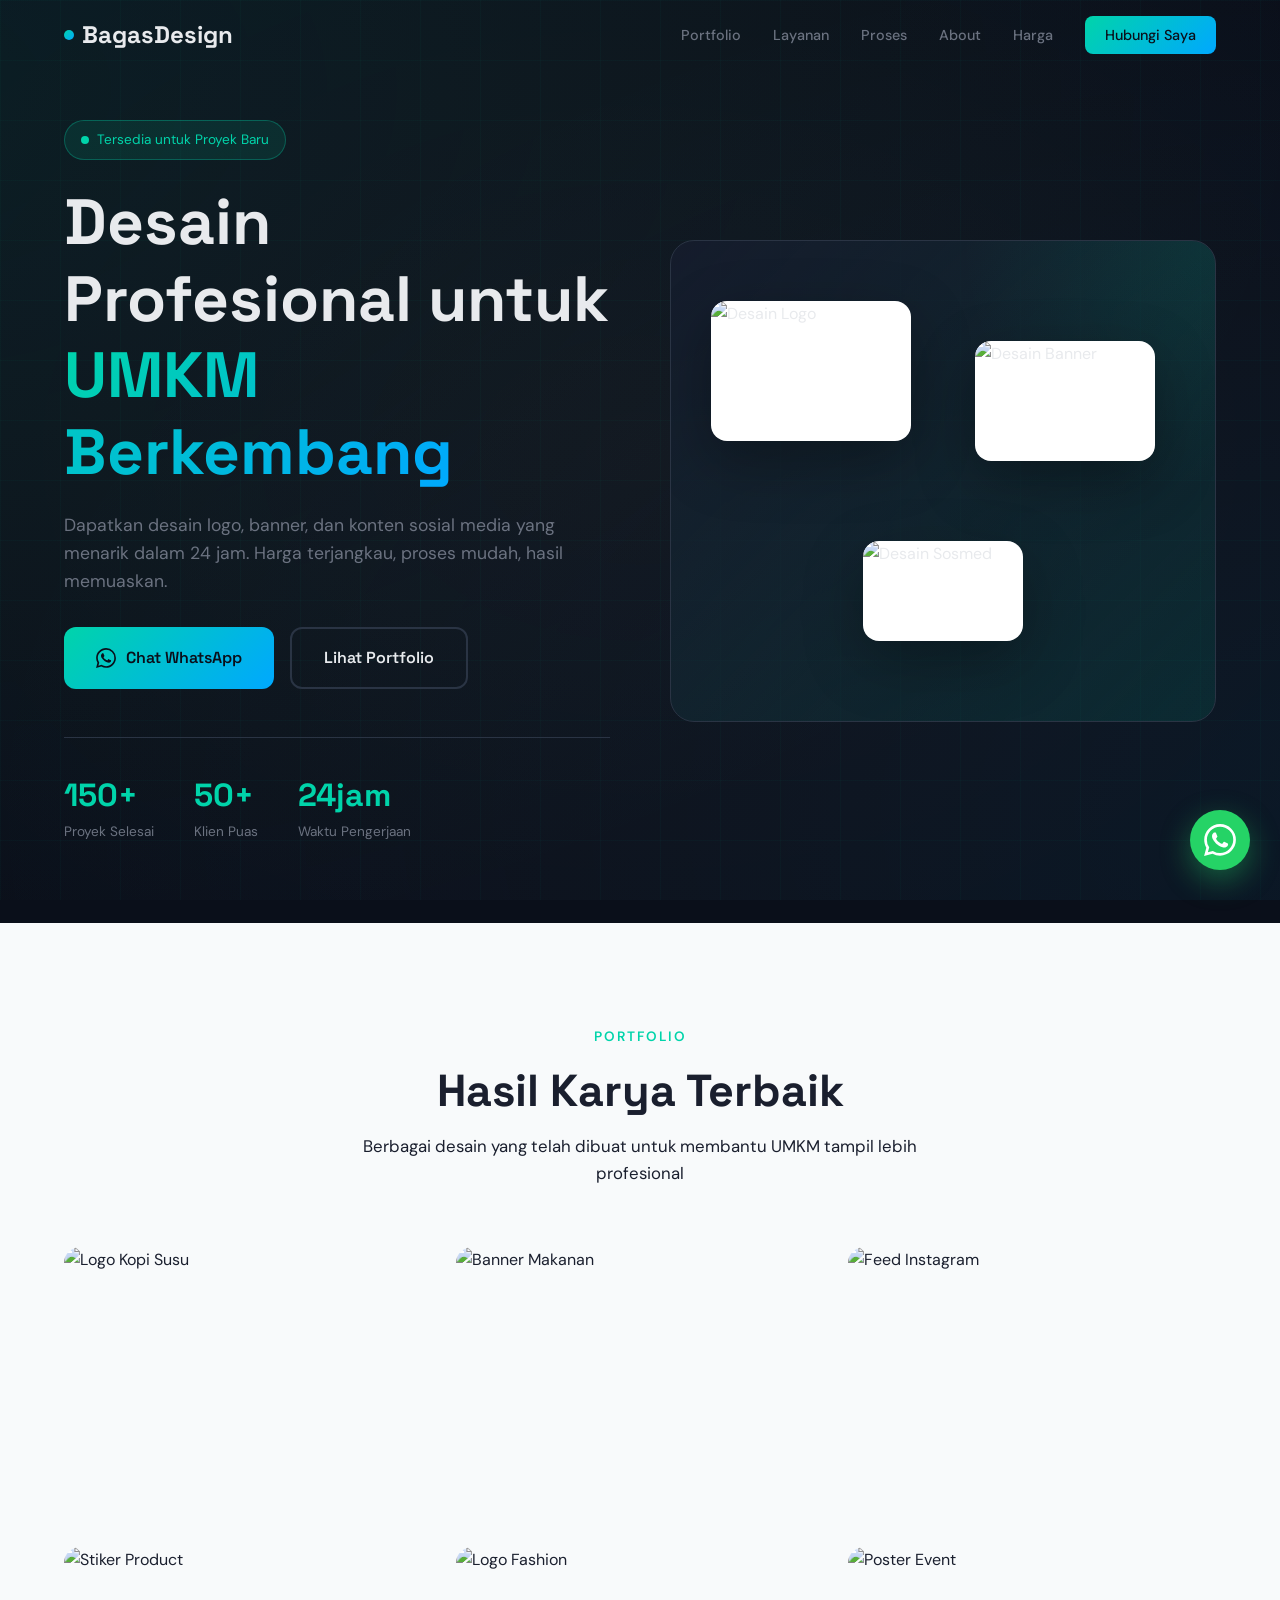
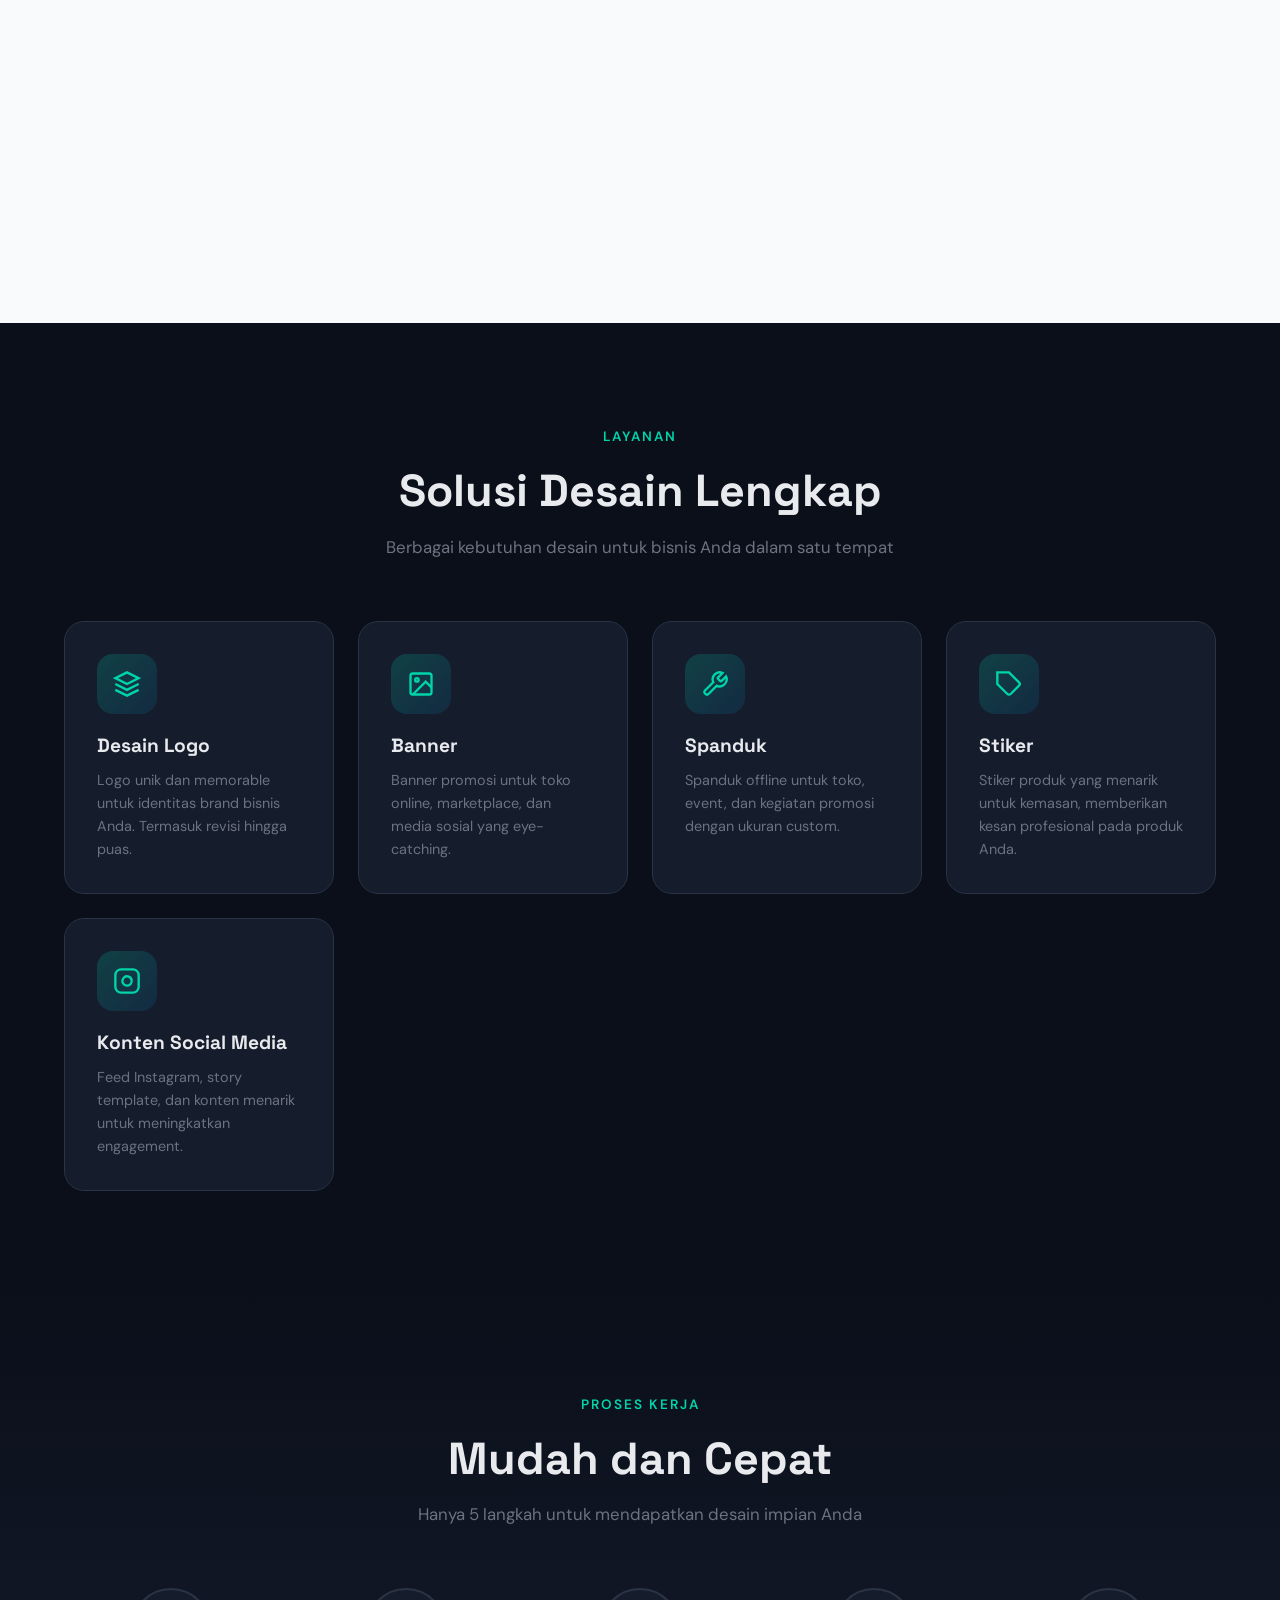
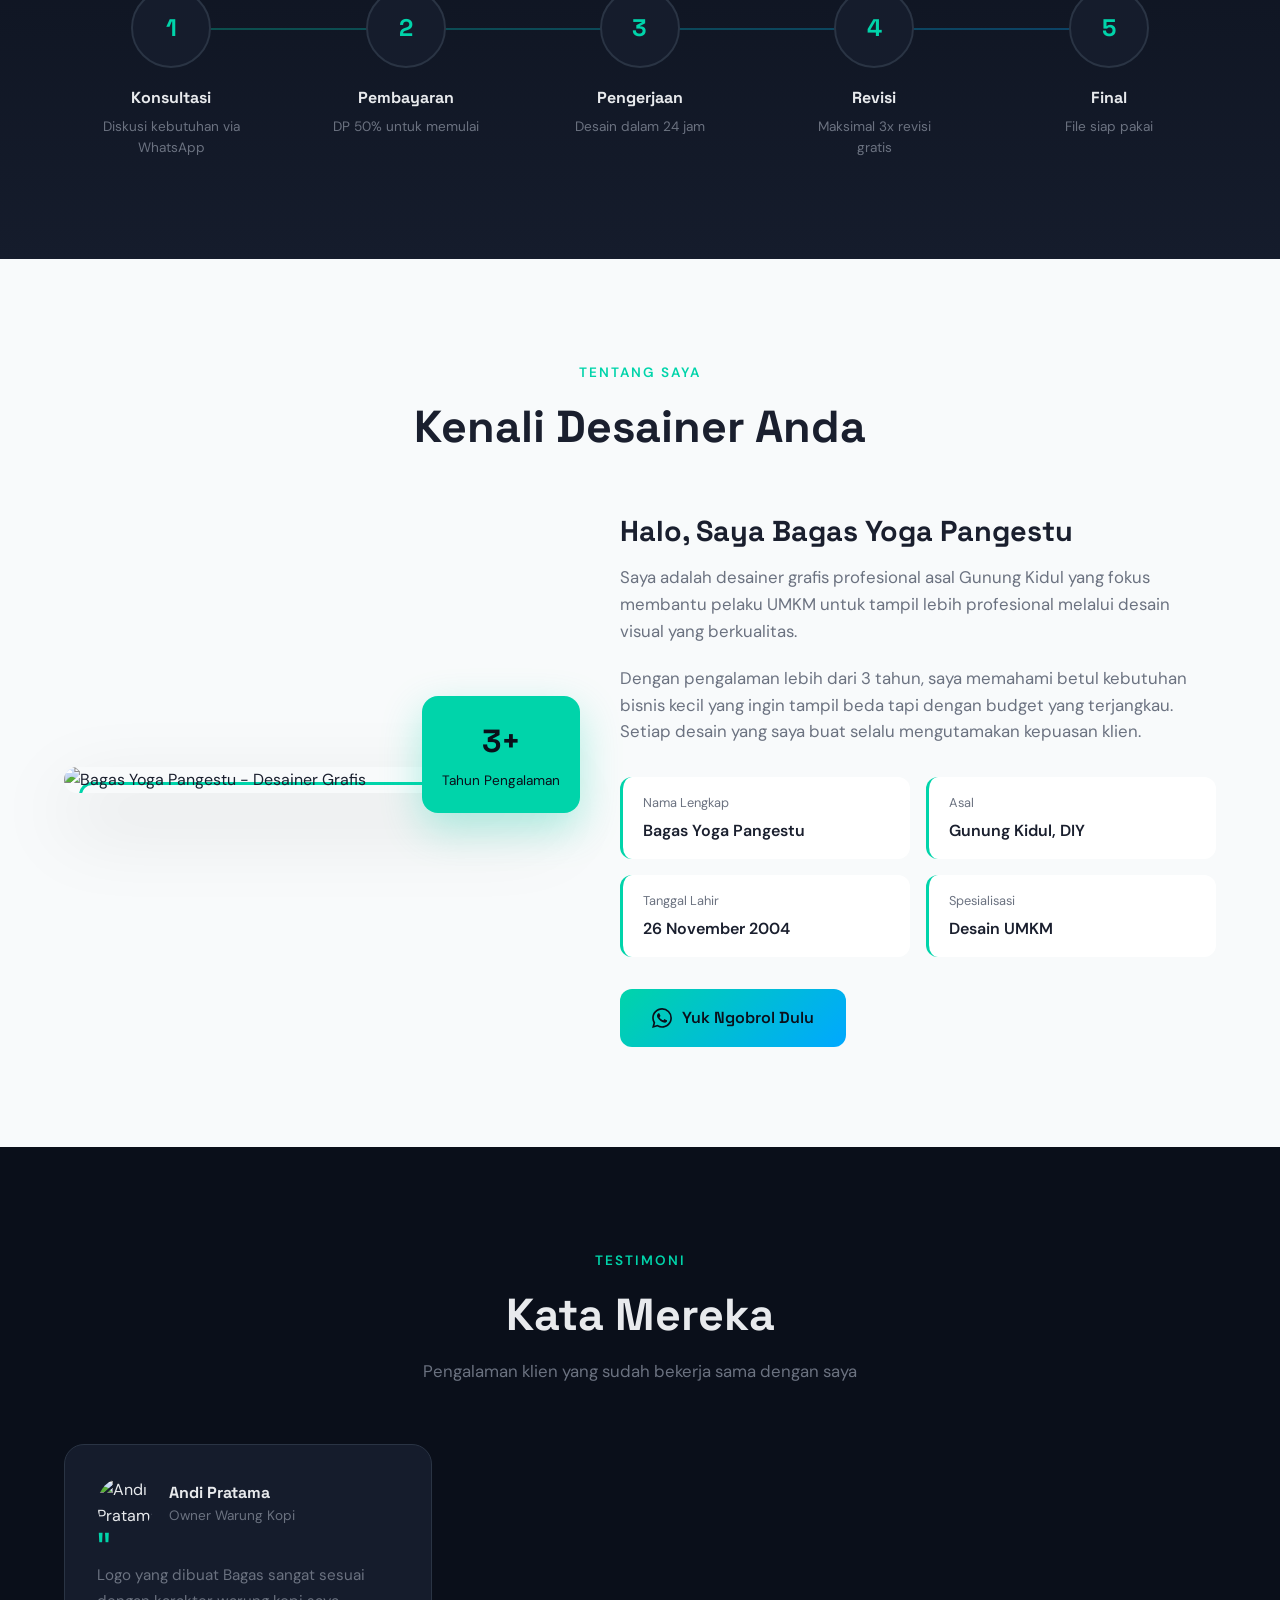
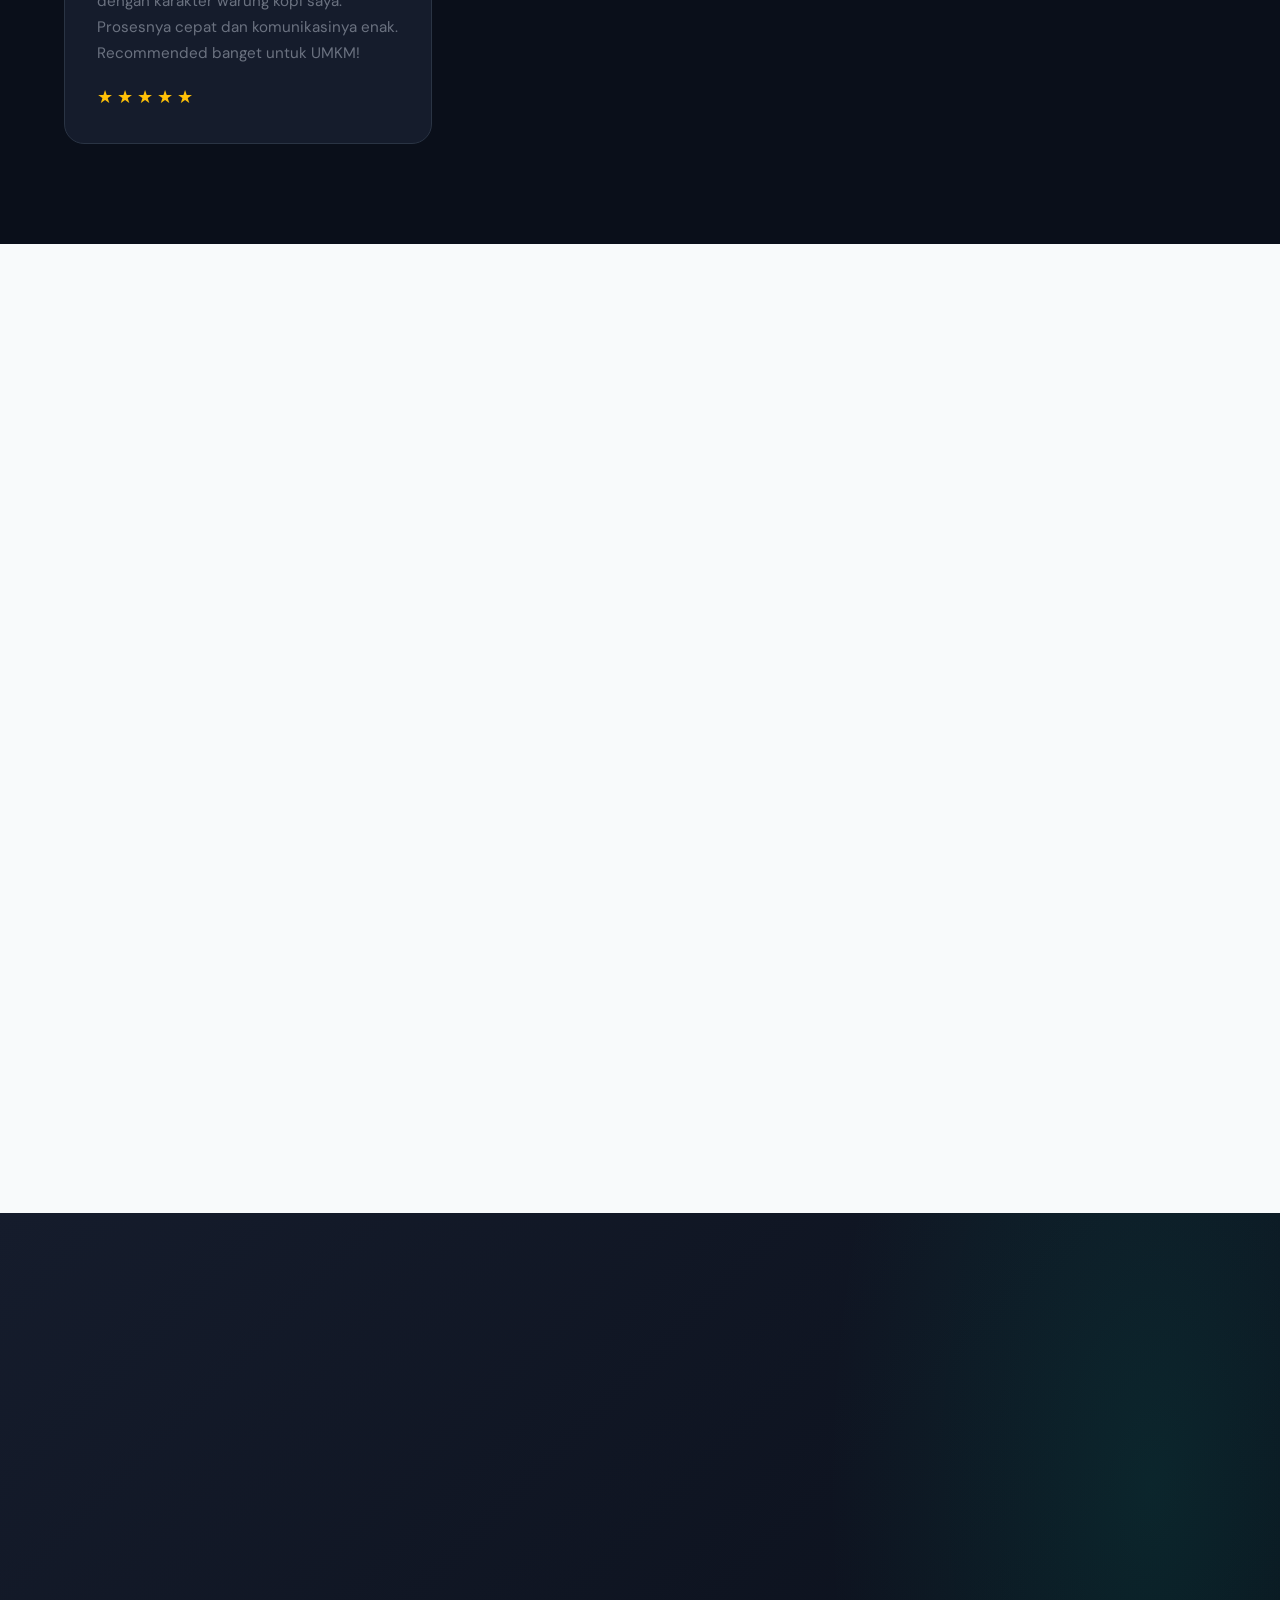
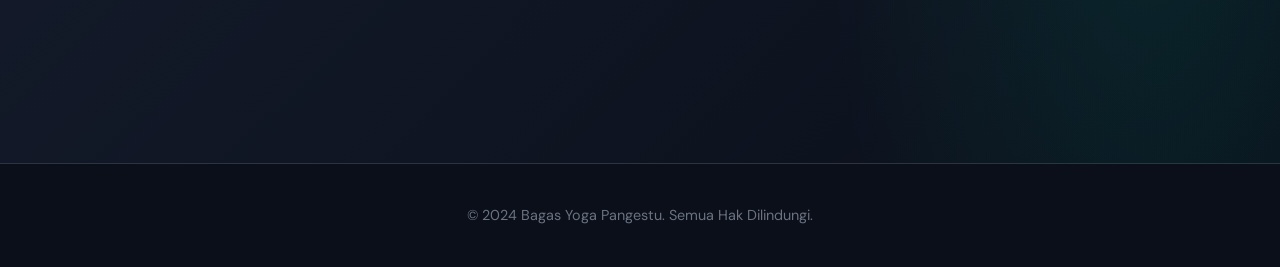
==== commit 43b404b7: "Add files via upload" ====
--- a/index.html
+++ b/index.html
@@ -541,4 +541,4 @@
         });
     </script>
 </body>
-</html>
+</html>
--- a/style.css
+++ b/style.css
@@ -1317,4 +1317,4 @@
         width: 55px;
         height: 55px;
     }
-}
+}
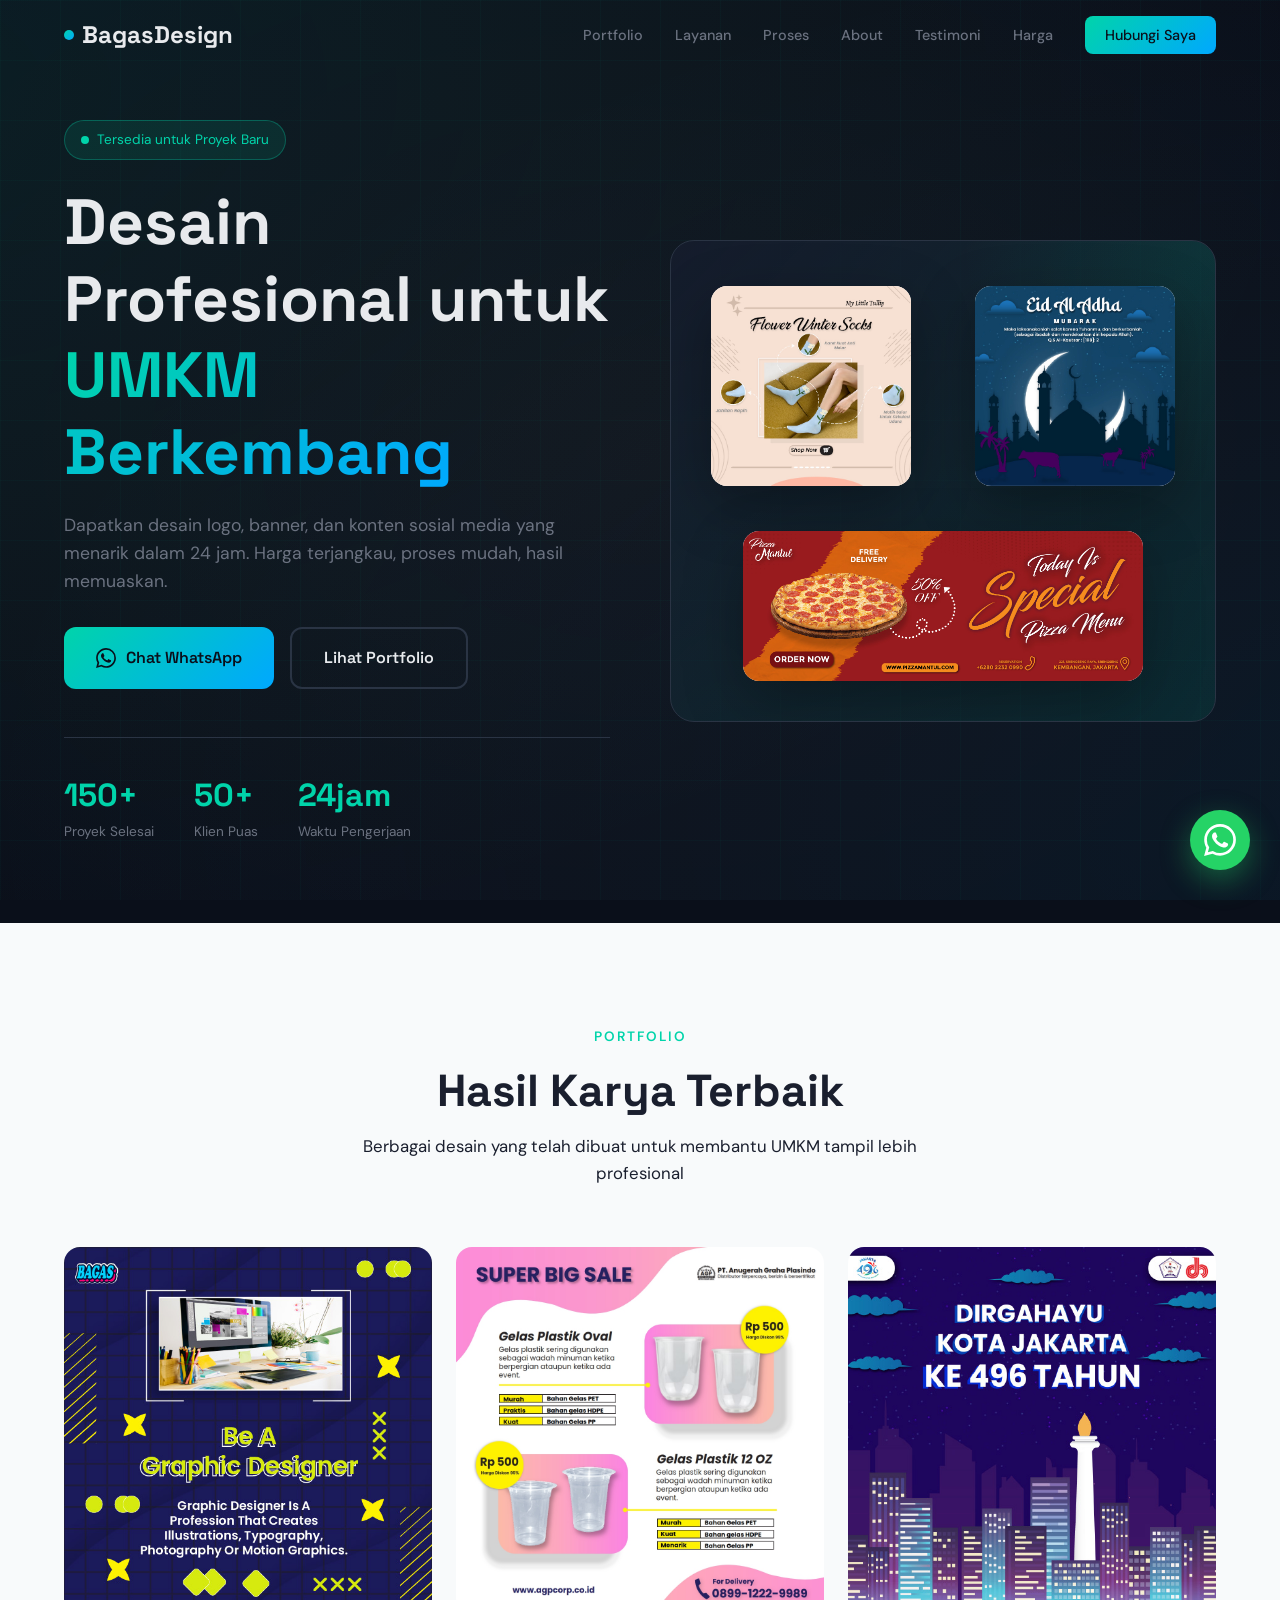
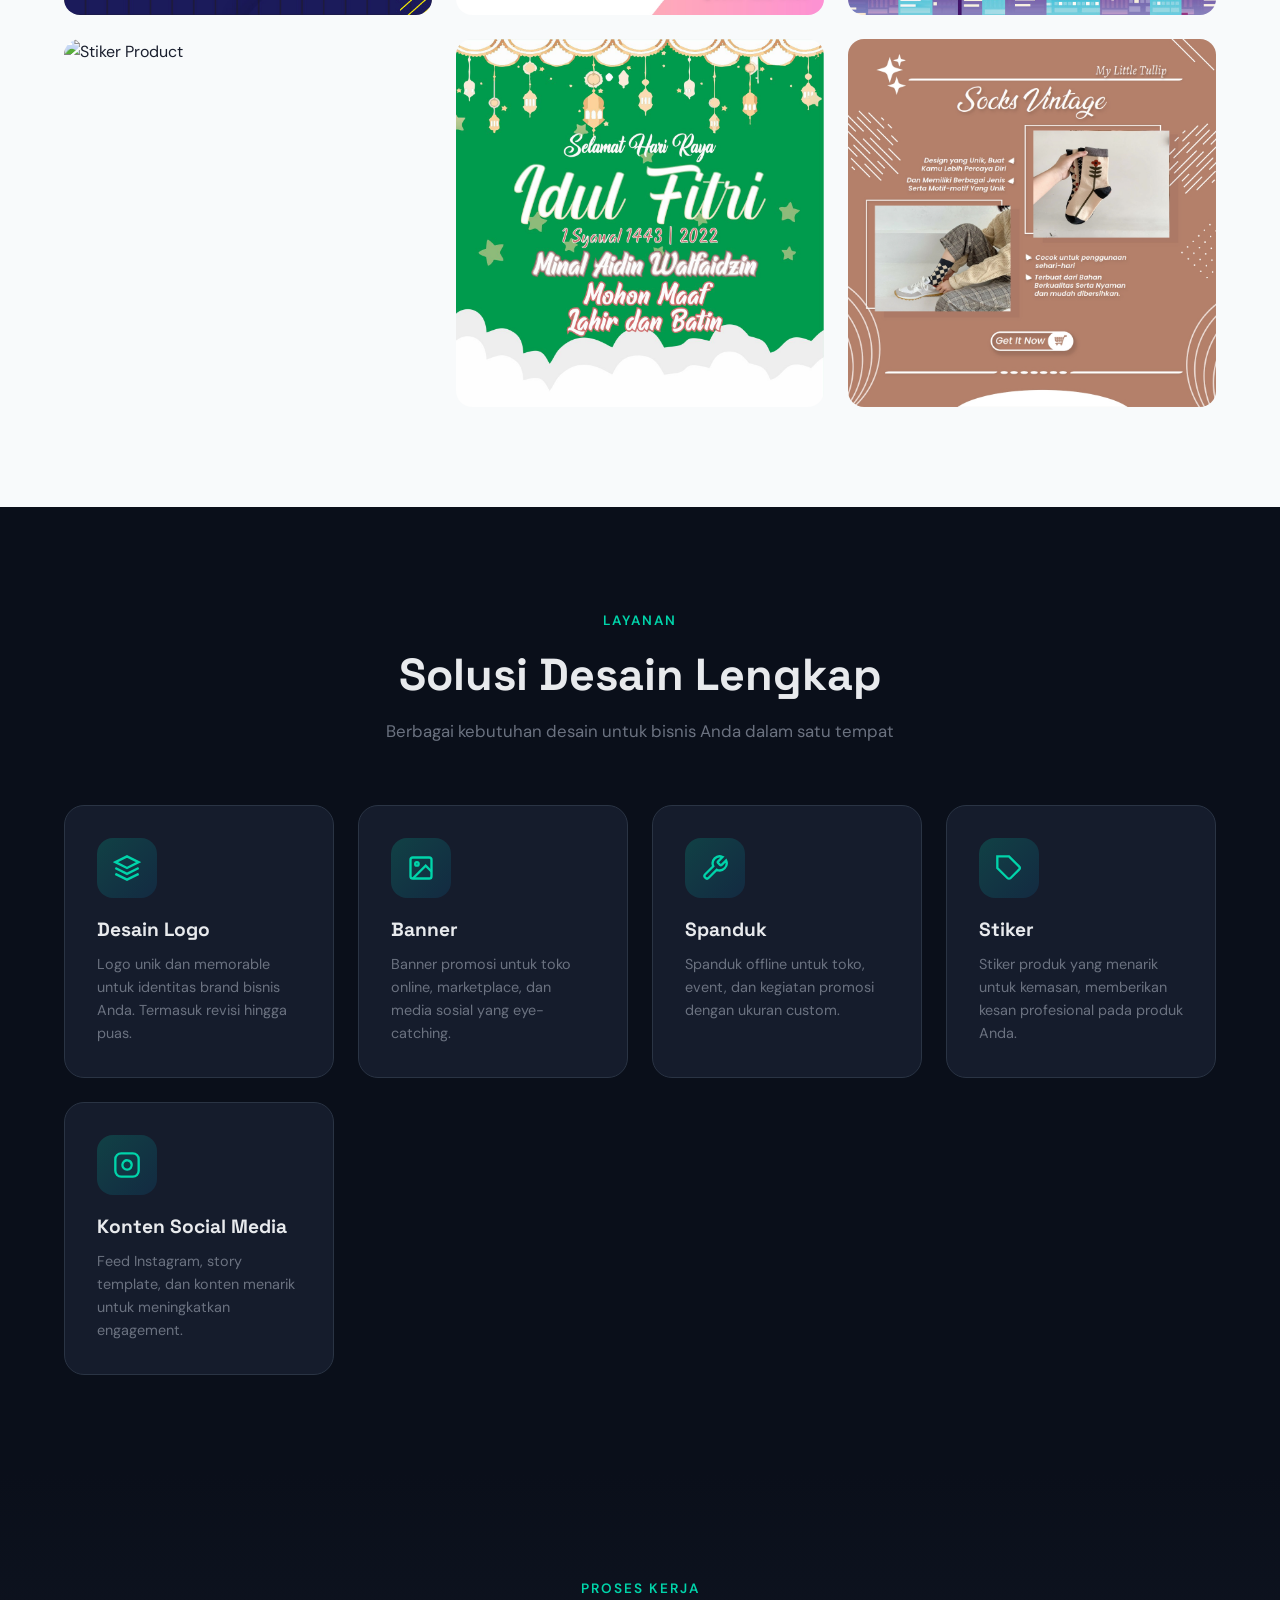
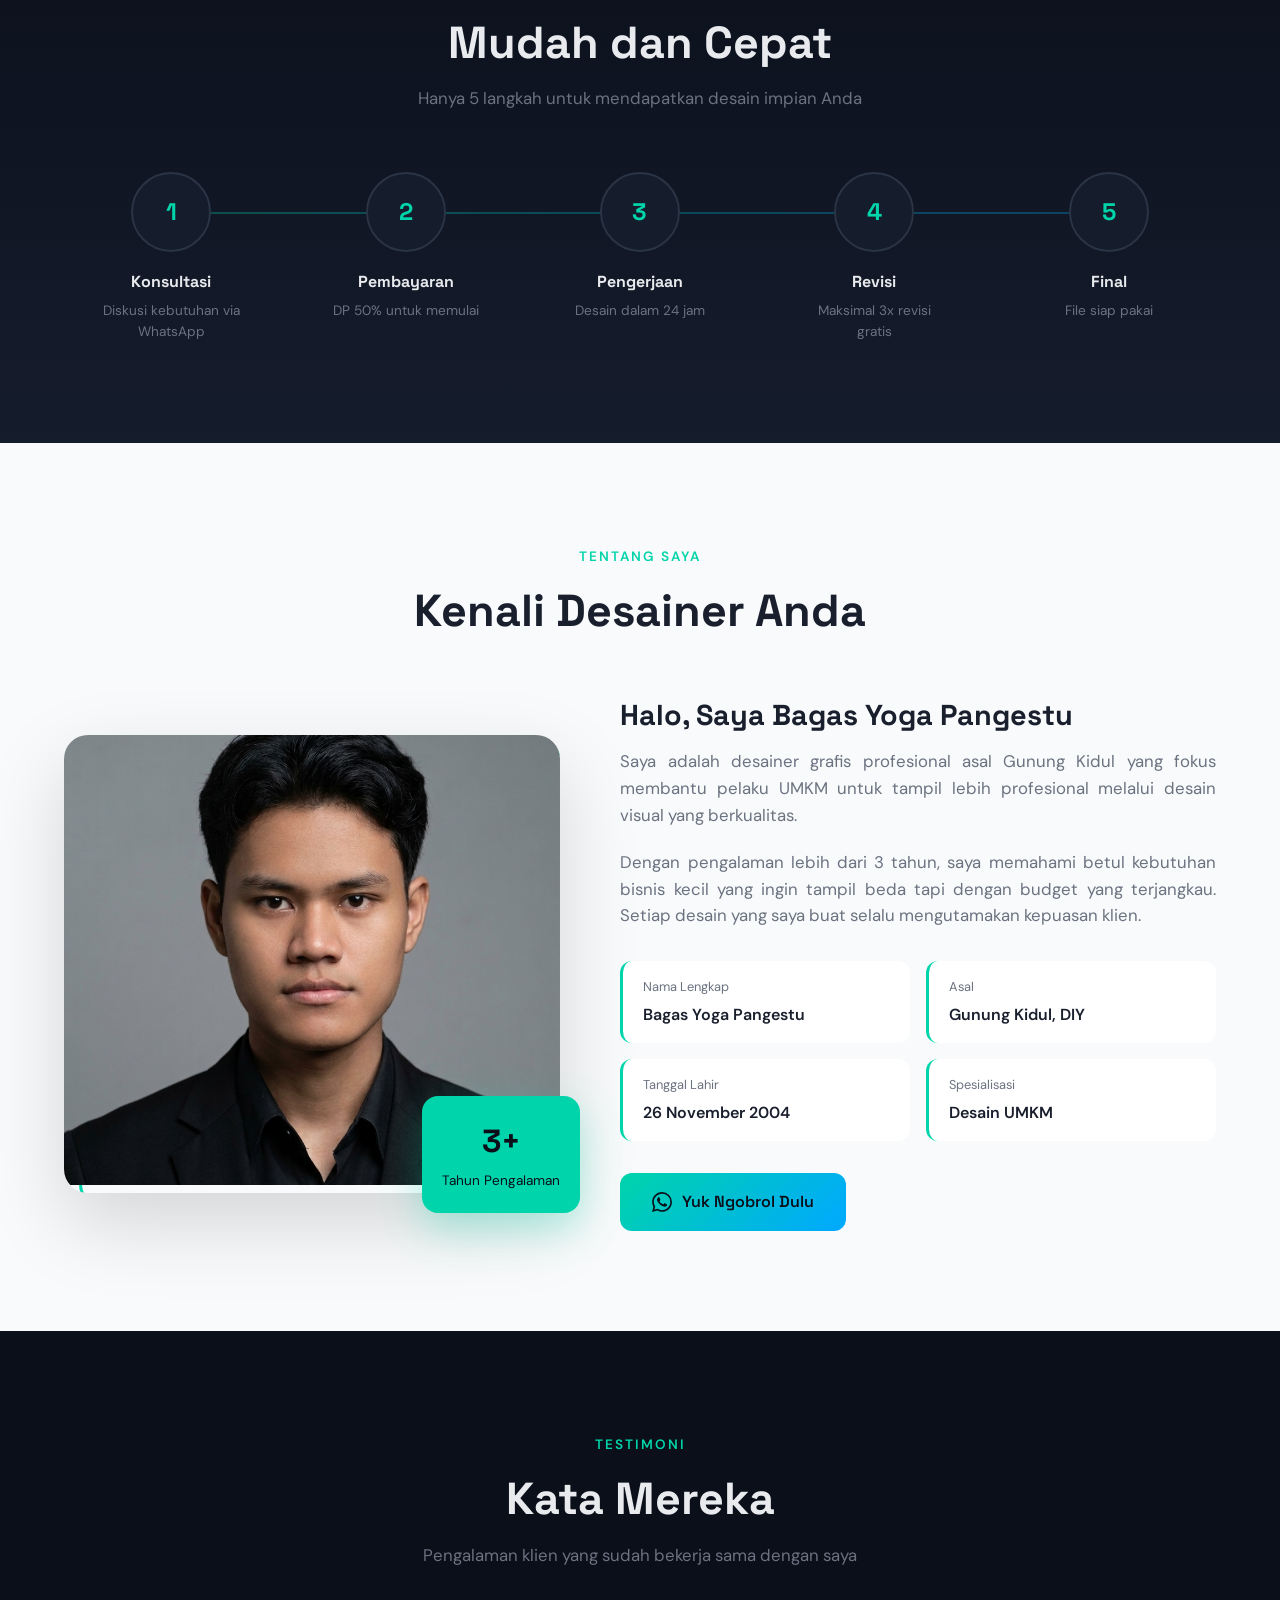
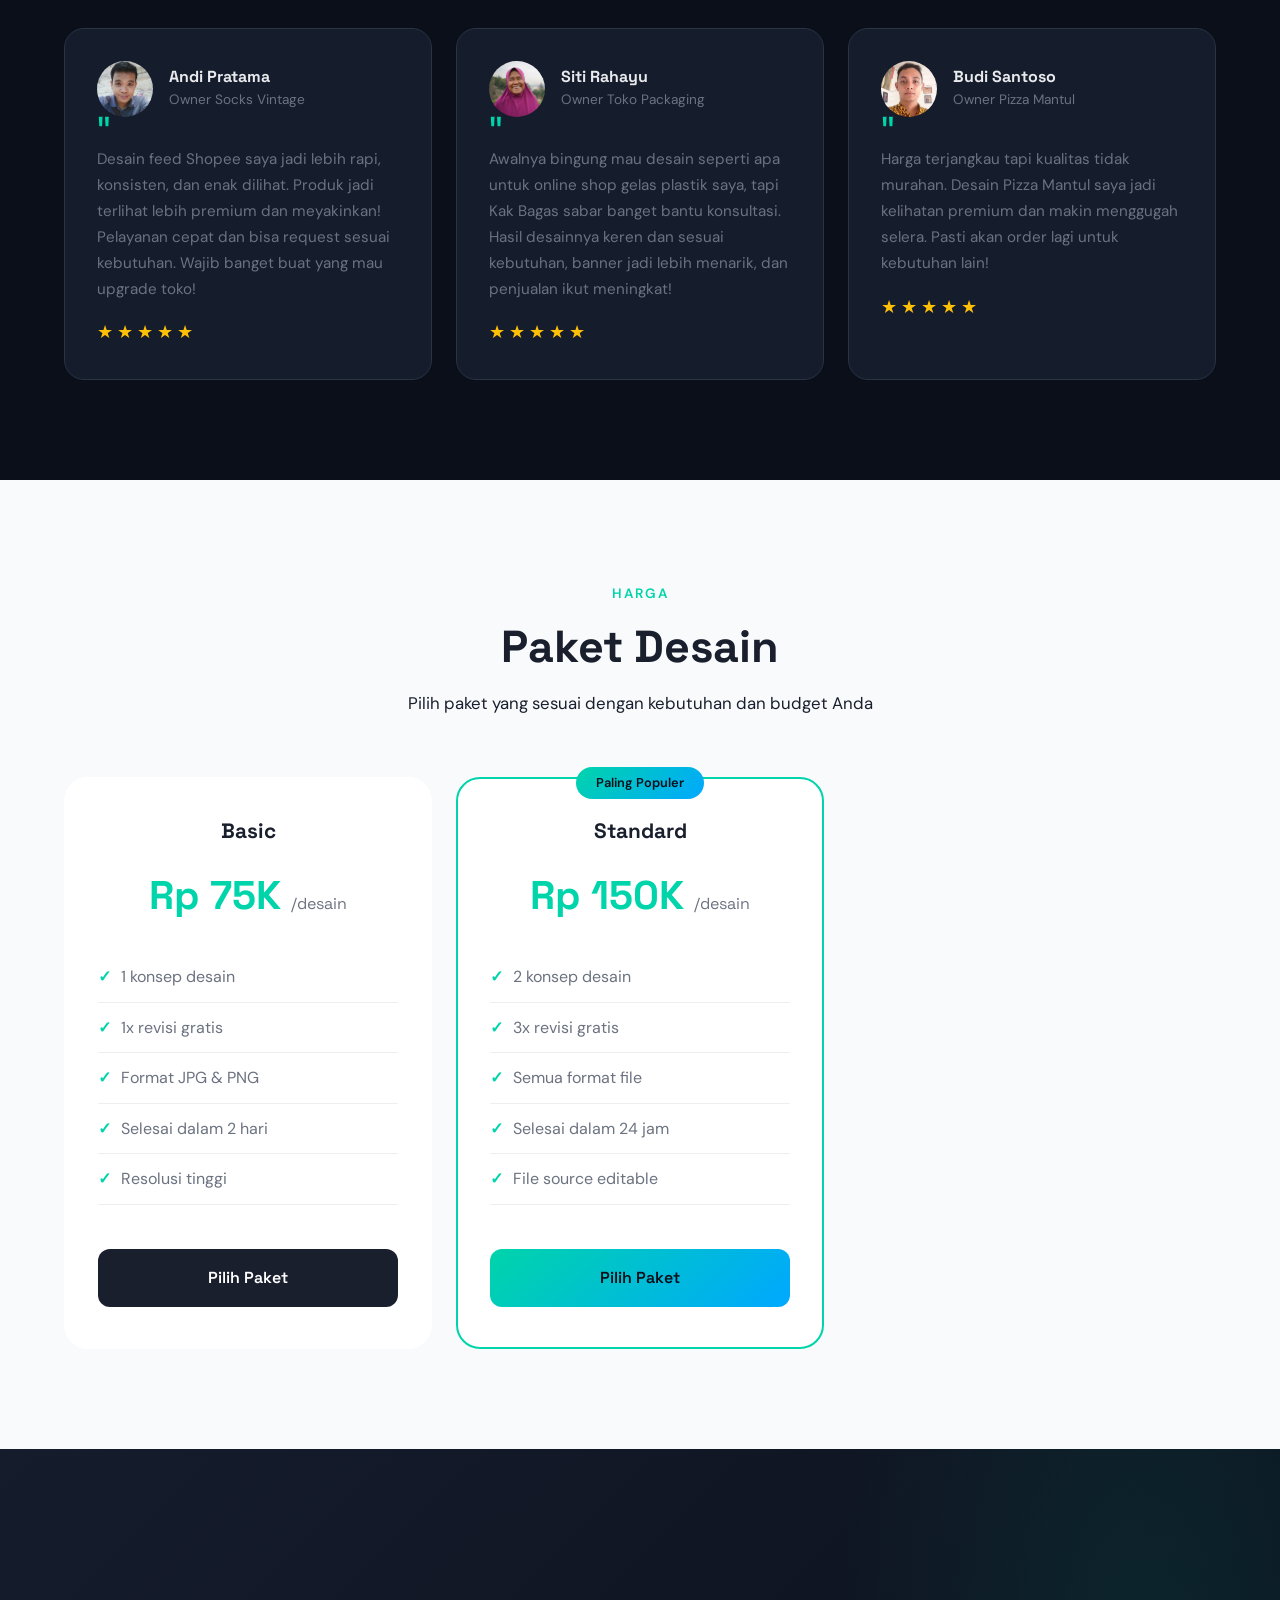
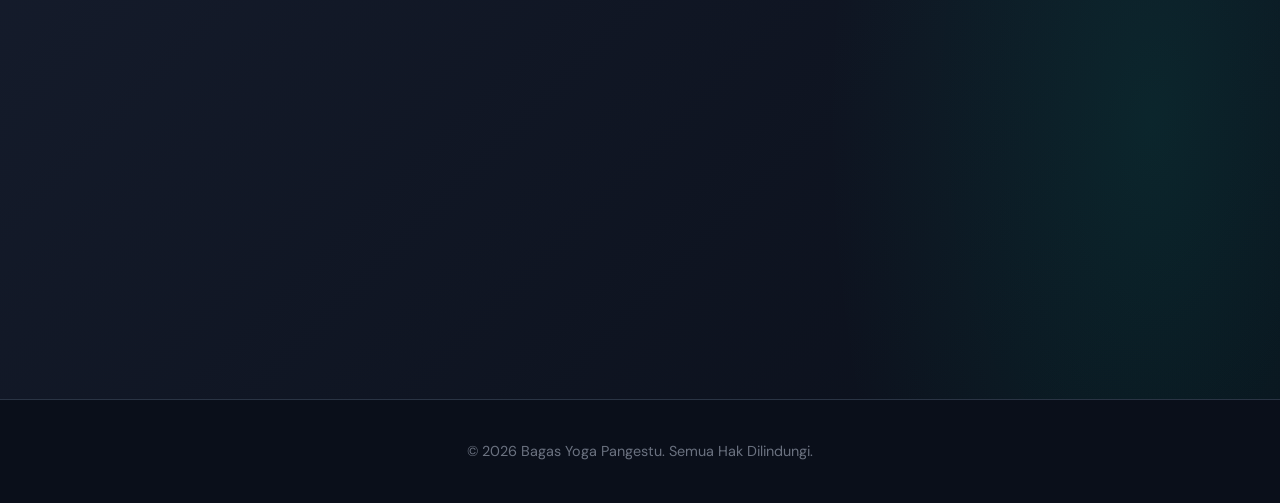
==== commit 9718ae7a: "Update index.html" ====
--- a/index.html
+++ b/index.html
@@ -22,13 +22,15 @@
                     <span class="logo-dot"></span>
                     BagasDesign
                 </a>
+                <!-- UPDATE: Menu Testimoni ditambahkan setelah About -->
                 <ul class="nav-links">
                     <li><a href="#portfolio">Portfolio</a></li>
                     <li><a href="#layanan">Layanan</a></li>
                     <li><a href="#proses">Proses</a></li>
                     <li><a href="#about">About</a></li>
+                    <li><a href="#testimoni">Testimoni</a></li> <!-- Baru Ditambahkan -->
                     <li><a href="#harga">Harga</a></li>
-                    <li><a href="https://wa.me/6281234567890" class="nav-cta" target="_blank">Hubungi Saya</a></li>
+                    <li><a href="https://wa.me/628998950112" class="nav-cta" target="_blank">Hubungi Saya</a></li>
                 </ul>
                 <button class="mobile-toggle" aria-label="Toggle menu">
                     <span></span>
@@ -50,7 +52,7 @@
                     <h1>Desain Profesional untuk <span>UMKM Berkembang</span></h1>
                     <p class="hero-desc">Dapatkan desain logo, banner, dan konten sosial media yang menarik dalam 24 jam. Harga terjangkau, proses mudah, hasil memuaskan.</p>
                     <div class="btn-group">
-                        <a href="https://wa.me/6281234567890?text=Halo%20Bagas,%20saya%20tertarik%20dengan%20jasa%20desain%20grafis" class="btn btn-primary" target="_blank">
+                        <a href="https://wa.me/628998950112?text=Halo%20Bagas,%20saya%20tertarik%20dengan%20jasa%20desain%20grafis" class="btn btn-primary" target="_blank">
                             <svg width="20" height="20" viewBox="0 0 24 24" fill="currentColor">
                                 <path d="M17.472 14.382c-.297-.149-1.758-.867-2.03-.967-.273-.099-.471-.148-.67.15-.197.297-.767.966-.94 1.164-.173.199-.347.223-.644.075-.297-.15-1.255-.463-2.39-1.475-.883-.788-1.48-1.761-1.653-2.059-.173-.297-.018-.458.13-.606.134-.133.298-.347.446-.52.149-.174.198-.298.298-.497.099-.198.05-.371-.025-.52-.075-.149-.669-1.612-.916-2.207-.242-.579-.487-.5-.669-.51-.173-.008-.371-.01-.57-.01-.198 0-.52.074-.792.372-.272.297-1.04 1.016-1.04 2.479 0 1.462 1.065 2.875 1.213 3.074.149.198 2.096 3.2 5.077 4.487.709.306 1.262.489 1.694.625.712.227 1.36.195 1.871.118.571-.085 1.758-.719 2.006-1.413.248-.694.248-1.289.173-1.413-.074-.124-.272-.198-.57-.347m-5.421 7.403h-.004a9.87 9.87 0 01-5.031-1.378l-.361-.214-3.741.982.998-3.648-.235-.374a9.86 9.86 0 01-1.51-5.26c.001-5.45 4.436-9.884 9.888-9.884 2.64 0 5.122 1.03 6.988 2.898a9.825 9.825 0 012.893 6.994c-.003 5.45-4.437 9.884-9.885 9.884m8.413-18.297A11.815 11.815 0 0012.05 0C5.495 0 .16 5.335.157 11.892c0 2.096.547 4.142 1.588 5.945L.057 24l6.305-1.654a11.882 11.882 0 005.683 1.448h.005c6.554 0 11.89-5.335 11.893-11.893a11.821 11.821 0 00-3.48-8.413z"/>
                             </svg>
@@ -77,13 +79,13 @@
                     <div class="hero-image-container">
                         <div class="floating-cards">
                             <div class="float-card">
-                                <img src="https://picsum.photos/400/280?random=1" alt="Desain Logo">
+                                <img src="images/feed1.jpg" alt="Desain feed Instagram">
                             </div>
                             <div class="float-card">
-                                <img src="https://picsum.photos/360/240?random=2" alt="Desain Banner">
+                                <img src="images/feed3.jpg" alt="Desain feed Instagram">
                             </div>
                             <div class="float-card">
-                                <img src="https://picsum.photos/320/200?random=3" alt="Desain Sosmed">
+                                <img src="images/banner2.jpg" alt="Desain feed Instagram">
                             </div>
                         </div>
                     </div>
@@ -102,45 +104,45 @@
             </div>
             <div class="portfolio-grid">
                 <div class="portfolio-item reveal">
-                    <img src="https://picsum.photos/600/450?random=10" alt="Logo Kopi Susu">
+                    <img src="images/feed4.jpg" alt="Logo Kopi Susu">
                     <div class="portfolio-overlay">
-                        <h3>Logo Brand Kopi</h3>
-                        <span>Logo & Branding</span>
+                        <h3>Be A Graphic Designer</h3>
+                        <span>Tampil Profesional dengan Desain Berkualitas!</span>
                     </div>
                 </div>
                 <div class="portfolio-item reveal">
-                    <img src="https://picsum.photos/600/450?random=11" alt="Banner Makanan">
+                    <img src="images/feed10.jpg" alt="Banner Makanan">
                     <div class="portfolio-overlay">
-                        <h3>Promosi Kuliner</h3>
-                        <span>Banner & Spanduk</span>
+                        <h3>Gelas Plastik</h3>
+                        <span>Kemasan Praktis. Harga Ekonomis</span>
                     </div>
                 </div>
                 <div class="portfolio-item reveal">
-                    <img src="https://picsum.photos/600/450?random=12" alt="Feed Instagram">
-                    <div class="portfolio-overlay">
-                        <h3>Konten Instagram</h3>
-                        <span>Social Media</span>
-                    </div>
-                </div>
-                <div class="portfolio-item reveal">
-                    <img src="https://picsum.photos/600/450?random=13" alt="Stiker Product">
-                    <div class="portfolio-overlay">
-                        <h3>Stiker Produk</h3>
-                        <span>Stiker & Label</span>
-                    </div>
-                </div>
-                <div class="portfolio-item reveal">
-                    <img src="https://picsum.photos/600/450?random=14" alt="Logo Fashion">
-                    <div class="portfolio-overlay">
-                        <h3>Brand Fashion</h3>
-                        <span>Logo & Branding</span>
-                    </div>
-                </div>
-                <div class="portfolio-item reveal">
-                    <img src="https://picsum.photos/600/450?random=15" alt="Poster Event">
+                    <img src="images/feed2.jpg" alt="Feed Instagram">
                     <div class="portfolio-overlay">
                         <h3>Promosi Event</h3>
-                        <span>Poster & Banner</span>
+                        <span>HUT Kota Jakarta.</span>
+                    </div>
+                </div>
+                <div class="portfolio-item reveal">
+                    <img src="images/feed13.jpg" alt="Stiker Product">
+                    <div class="portfolio-overlay">
+                        <h3>Kojic Acid Serum</h3>
+                        <span>Kulit Cerah & Glowing dalam Sekejap!</span>
+                    </div>
+                </div>
+                <div class="portfolio-item reveal">
+                    <img src="images/feed8.jpg" alt="Logo Fashion">
+                    <div class="portfolio-overlay">
+                        <h3>Idul Fitri</h3>
+                        <span>Ucapan Lebaran. Desain Elegan</span>
+                    </div>
+                </div>
+                <div class="portfolio-item reveal">
+                    <img src="images/feed12.jpg" alt="Poster Event">
+                    <div class="portfolio-overlay">
+                        <h3>Socks Vintage</h3>
+                        <span>Kaos Kaki Vintage. Trendy & Unik</span>
                     </div>
                 </div>
             </div>
@@ -260,7 +262,7 @@
             <div class="about-content">
                 <div class="about-image reveal">
                     <div class="about-image-wrapper">
-                        <img src="https://picsum.photos/500/450?random=20" alt="Bagas Yoga Pangestu - Desainer Grafis">
+                        <img src="images/bagas.png" alt="Bagas Yoga Pangestu - Desainer Grafis">
                     </div>
                     <div class="about-badge">
                         <span class="about-badge-number">3+</span>
@@ -289,7 +291,7 @@
                             <div class="info-value">Desain UMKM</div>
                         </div>
                     </div>
-                    <a href="https://wa.me/6281234567890?text=Halo%20Bagas,%20saya%20ingin%20konsultasi%20tentang%20desain" class="btn btn-primary" target="_blank">
+                    <a href="https://wa.me/628998950112?text=Halo%20Bagas,%20saya%20ingin%20konsultasi%20tentang%20desain" class="btn btn-primary" target="_blank">
                         <svg width="20" height="20" viewBox="0 0 24 24" fill="currentColor">
                             <path d="M17.472 14.382c-.297-.149-1.758-.867-2.03-.967-.273-.099-.471-.148-.67.15-.197.297-.767.966-.94 1.164-.173.199-.347.223-.644.075-.297-.15-1.255-.463-2.39-1.475-.883-.788-1.48-1.761-1.653-2.059-.173-.297-.018-.458.13-.606.134-.133.298-.347.446-.52.149-.174.198-.298.298-.497.099-.198.05-.371-.025-.52-.075-.149-.669-1.612-.916-2.207-.242-.579-.487-.5-.669-.51-.173-.008-.371-.01-.57-.01-.198 0-.52.074-.792.372-.272.297-1.04 1.016-1.04 2.479 0 1.462 1.065 2.875 1.213 3.074.149.198 2.096 3.2 5.077 4.487.709.306 1.262.489 1.694.625.712.227 1.36.195 1.871.118.571-.085 1.758-.719 2.006-1.413.248-.694.248-1.289.173-1.413-.074-.124-.272-.198-.57-.347m-5.421 7.403h-.004a9.87 9.87 0 01-5.031-1.378l-.361-.214-3.741.982.998-3.648-.235-.374a9.86 9.86 0 01-1.51-5.26c.001-5.45 4.436-9.884 9.888-9.884 2.64 0 5.122 1.03 6.988 2.898a9.825 9.825 0 012.893 6.994c-.003 5.45-4.437 9.884-9.885 9.884m8.413-18.297A11.815 11.815 0 0012.05 0C5.495 0 .16 5.335.157 11.892c0 2.096.547 4.142 1.588 5.945L.057 24l6.305-1.654a11.882 11.882 0 005.683 1.448h.005c6.554 0 11.89-5.335 11.893-11.893a11.821 11.821 0 00-3.48-8.413z"/>
                         </svg>
@@ -311,13 +313,13 @@
             <div class="testimonials-grid">
                 <div class="testimonial-card reveal">
                     <div class="testimonial-header">
-                        <img src="https://i.pravatar.cc/100?img=11" alt="Andi Pratama" class="testimonial-avatar">
+                        <img src="images/foto1.jpg" alt="Andi Pratama" class="testimonial-avatar">
                         <div class="testimonial-info">
                             <h4>Andi Pratama</h4>
-                            <span>Owner Warung Kopi</span>
-                        </div>
-                    </div>
-                    <p class="testimonial-text">Logo yang dibuat Bagas sangat sesuai dengan karakter warung kopi saya. Prosesnya cepat dan komunikasinya enak. Recommended banget untuk UMKM!</p>
+                            <span>Owner Socks Vintage</span>
+                        </div>
+                    </div>
+                    <p class="testimonial-text">Desain feed Shopee saya jadi lebih rapi, konsisten, dan enak dilihat. Produk jadi terlihat lebih premium dan meyakinkan! Pelayanan cepat dan bisa request sesuai kebutuhan. Wajib banget buat yang mau upgrade toko!</p>
                     <div class="stars">
                         <span class="star">&#9733;</span>
                         <span class="star">&#9733;</span>
@@ -328,13 +330,13 @@
                 </div>
                 <div class="testimonial-card reveal">
                     <div class="testimonial-header">
-                        <img src="https://i.pravatar.cc/100?img=32" alt="Siti Rahayu" class="testimonial-avatar">
+                        <img src="images/foto2.jpg" alt="Siti Rahayu" class="testimonial-avatar">
                         <div class="testimonial-info">
                             <h4>Siti Rahayu</h4>
-                            <span>Owner Online Shop</span>
-                        </div>
-                    </div>
-                    <p class="testimonial-text">Awalnya bingung mau desain seperti apa, tapi Kak Bagas sabar banget bantu konsultasi. Hasil bannernya bagus, penjualan jadi naik!</p>
+                            <span>Owner Toko Packaging</span>
+                        </div>
+                    </div>
+                    <p class="testimonial-text">Awalnya bingung mau desain seperti apa untuk online shop gelas plastik saya, tapi Kak Bagas sabar banget bantu konsultasi. Hasil desainnya keren dan sesuai kebutuhan, banner jadi lebih menarik, dan penjualan ikut meningkat!</p>
                     <div class="stars">
                         <span class="star">&#9733;</span>
                         <span class="star">&#9733;</span>
@@ -345,13 +347,13 @@
                 </div>
                 <div class="testimonial-card reveal">
                     <div class="testimonial-header">
-                        <img src="https://i.pravatar.cc/100?img=52" alt="Budi Santoso" class="testimonial-avatar">
+                        <img src="images/foto3.jpg" alt="Budi Santoso" class="testimonial-avatar">
                         <div class="testimonial-info">
                             <h4>Budi Santoso</h4>
-                            <span>Owner Kuliner</span>
-                        </div>
-                    </div>
-                    <p class="testimonial-text">Harga terjangkau tapi kualitas tidak murahan. Stiker produk saya jadi kelihatan premium. Pasti akan order lagi untuk kebutuhan lain!</p>
+                            <span>Owner Pizza Mantul</span>
+                        </div>
+                    </div>
+                    <p class="testimonial-text">Harga terjangkau tapi kualitas tidak murahan. Desain Pizza Mantul saya jadi kelihatan premium dan makin menggugah selera. Pasti akan order lagi untuk kebutuhan lain!</p>
                     <div class="stars">
                         <span class="star">&#9733;</span>
                         <span class="star">&#9733;</span>
@@ -383,7 +385,7 @@
                         <li>Selesai dalam 2 hari</li>
                         <li>Resolusi tinggi</li>
                     </ul>
-                    <a href="https://wa.me/6281234567890?text=Halo%20Bagas,%20saya%20tertarik%20paket%20Basic" class="btn btn-pricing" target="_blank">Pilih Paket</a>
+                    <a href="https://wa.me/628998950112?text=Halo%20Bagas,%20saya%20tertarik%20paket%20Basic" class="btn btn-pricing" target="_blank">Pilih Paket</a>
                 </div>
                 <div class="pricing-card featured reveal">
                     <div class="popular-badge">Paling Populer</div>
@@ -396,7 +398,7 @@
                         <li>Selesai dalam 24 jam</li>
                         <li>File source editable</li>
                     </ul>
-                    <a href="https://wa.me/6281234567890?text=Halo%20Bagas,%20saya%20tertarik%20paket%20Standard" class="btn btn-pricing" target="_blank">Pilih Paket</a>
+                    <a href="https://wa.me/628998950112?text=Halo%20Bagas,%20saya%20tertarik%20paket%20Standard" class="btn btn-pricing" target="_blank">Pilih Paket</a>
                 </div>
                 <div class="pricing-card reveal">
                     <h3>Premium</h3>
@@ -408,7 +410,7 @@
                         <li>Priority 12 jam</li>
                         <li>Konsultasi gratis</li>
                     </ul>
-                    <a href="https://wa.me/6281234567890?text=Halo%20Bagas,%20saya%20tertarik%20paket%20Premium" class="btn btn-pricing" target="_blank">Pilih Paket</a>
+                    <a href="https://wa.me/628998950112?text=Halo%20Bagas,%20saya%20tertarik%20paket%20Premium" class="btn btn-pricing" target="_blank">Pilih Paket</a>
                 </div>
             </div>
         </div>
@@ -428,7 +430,7 @@
                 <h2>Siap Tingkatkan Bisnis Anda dengan Desain Profesional?</h2>
                 <p>Jangan biarkan tampilan bisnis Anda kalah saing. Konsultasi gratis sekarang dan dapatkan desain terbaik dalam waktu 24 jam!</p>
                 <div class="cta-buttons">
-                    <a href="https://wa.me/6281234567890?text=Halo%20Bagas,%20saya%20ingin%20konsultasi%20gratis%20tentang%20desain%20untuk%20bisnis%20saya" class="btn btn-primary" target="_blank">
+                    <a href="https://wa.me/628998950112?text=Halo%20Bagas,%20saya%20ingin%20konsultasi%20gratis%20tentang%20desain%20untuk%20bisnis%20saya" class="btn btn-primary" target="_blank">
                         <svg width="20" height="20" viewBox="0 0 24 24" fill="currentColor">
                             <path d="M17.472 14.382c-.297-.149-1.758-.867-2.03-.967-.273-.099-.471-.148-.67.15-.197.297-.767.966-.94 1.164-.173.199-.347.223-.644.075-.297-.15-1.255-.463-2.39-1.475-.883-.788-1.48-1.761-1.653-2.059-.173-.297-.018-.458.13-.606.134-.133.298-.347.446-.52.149-.174.198-.298.298-.497.099-.198.05-.371-.025-.52-.075-.149-.669-1.612-.916-2.207-.242-.579-.487-.5-.669-.51-.173-.008-.371-.01-.57-.01-.198 0-.52.074-.792.372-.272.297-1.04 1.016-1.04 2.479 0 1.462 1.065 2.875 1.213 3.074.149.198 2.096 3.2 5.077 4.487.709.306 1.262.489 1.694.625.712.227 1.36.195 1.871.118.571-.085 1.758-.719 2.006-1.413.248-.694.248-1.289.173-1.413-.074-.124-.272-.198-.57-.347m-5.421 7.403h-.004a9.87 9.87 0 01-5.031-1.378l-.361-.214-3.741.982.998-3.648-.235-.374a9.86 9.86 0 01-1.51-5.26c.001-5.45 4.436-9.884 9.888-9.884 2.64 0 5.122 1.03 6.988 2.898a9.825 9.825 0 012.893 6.994c-.003 5.45-4.437 9.884-9.885 9.884m8.413-18.297A11.815 11.815 0 0012.05 0C5.495 0 .16 5.335.157 11.892c0 2.096.547 4.142 1.588 5.945L.057 24l6.305-1.654a11.882 11.882 0 005.683 1.448h.005c6.554 0 11.89-5.335 11.893-11.893a11.821 11.821 0 00-3.48-8.413z"/>
                         </svg>
@@ -443,12 +445,12 @@
     <!-- Footer -->
     <footer>
         <div class="container">
-            <p>&copy; 2024 Bagas Yoga Pangestu. Semua Hak Dilindungi.</p>
+            <p>&copy; 2026 Bagas Yoga Pangestu. Semua Hak Dilindungi.</p>
         </div>
     </footer>
 
     <!-- Floating WhatsApp Button -->
-    <a href="https://wa.me/6281234567890?text=Halo%20Bagas,%20saya%20tertarik%20dengan%20jasa%20desain%20grafis" class="whatsapp-float" target="_blank" aria-label="Chat WhatsApp">
+    <a href="https://wa.me/628998950112?text=Halo%20Bagas,%20saya%20tertarik%20dengan%20jasa%20desain%20grafis" class="whatsapp-float" target="_blank" aria-label="Chat WhatsApp">
         <svg viewBox="0 0 24 24">
             <path d="M17.472 14.382c-.297-.149-1.758-.867-2.03-.967-.273-.099-.471-.148-.67.15-.197.297-.767.966-.94 1.164-.173.199-.347.223-.644.075-.297-.15-1.255-.463-2.39-1.475-.883-.788-1.48-1.761-1.653-2.059-.173-.297-.018-.458.13-.606.134-.133.298-.347.446-.52.149-.174.198-.298.298-.497.099-.198.05-.371-.025-.52-.075-.149-.669-1.612-.916-2.207-.242-.579-.487-.5-.669-.51-.173-.008-.371-.01-.57-.01-.198 0-.52.074-.792.372-.272.297-1.04 1.016-1.04 2.479 0 1.462 1.065 2.875 1.213 3.074.149.198 2.096 3.2 5.077 4.487.709.306 1.262.489 1.694.625.712.227 1.36.195 1.871.118.571-.085 1.758-.719 2.006-1.413.248-.694.248-1.289.173-1.413-.074-.124-.272-.198-.57-.347m-5.421 7.403h-.004a9.87 9.87 0 01-5.031-1.378l-.361-.214-3.741.982.998-3.648-.235-.374a9.86 9.86 0 01-1.51-5.26c.001-5.45 4.436-9.884 9.888-9.884 2.64 0 5.122 1.03 6.988 2.898a9.825 9.825 0 012.893 6.994c-.003 5.45-4.437 9.884-9.885 9.884m8.413-18.297A11.815 11.815 0 0012.05 0C5.495 0 .16 5.335.157 11.892c0 2.096.547 4.142 1.588 5.945L.057 24l6.305-1.654a11.882 11.882 0 005.683 1.448h.005c6.554 0 11.89-5.335 11.893-11.893a11.821 11.821 0 00-3.48-8.413z"/>
         </svg>
@@ -541,4 +543,4 @@
         });
     </script>
 </body>
-</html>+</html>
--- a/style.css
+++ b/style.css
@@ -386,24 +386,24 @@
 
 .float-card:nth-child(1) {
     width: 200px;
-    height: 140px;
-    top: 20px;
+    height: 200px;
+    top: 5px;
     left: 0;
     animation: float1 6s ease-in-out infinite;
 }
 
 .float-card:nth-child(2) {
-    width: 180px;
-    height: 120px;
-    top: 60px;
-    right: 20px;
+    width: 200px;
+    height: 200px;
+    top: 5px;
+    right: 0px;
     animation: float2 7s ease-in-out infinite;
 }
 
 .float-card:nth-child(3) {
-    width: 160px;
-    height: 100px;
-    bottom: 40px;
+    width: 400px;
+    height: 150px;
+    bottom: 0px;
     left: 50%;
     transform: translateX(-50%);
     animation: float3 5s ease-in-out infinite;
@@ -422,7 +422,7 @@
 
 @keyframes float2 {
     0%, 100% { transform: translateY(0) rotate(2deg); }
-    50% { transform: translateY(-20px) rotate(0deg); }
+    50% { transform: translateY(-15px) rotate(0deg); }
 }
 
 @keyframes float3 {
@@ -538,7 +538,7 @@
     position: relative;
     border-radius: 16px;
     overflow: hidden;
-    aspect-ratio: 4/3;
+    aspect-ratio: 1/1;
     cursor: pointer;
     transition: transform 0.5s ease;
 }
@@ -648,6 +648,7 @@
     color: var(--fg);
 }
 
+/* UPDATE: Teks rata kanan kiri */
 .service-card p {
     font-size: 0.9rem;
     color: var(--muted);
@@ -798,10 +799,12 @@
     color: var(--fg-dark);
 }
 
+/* UPDATE: Teks rata kanan kiri */
 .about-text p {
     color: var(--muted);
     margin-bottom: 20px;
     font-size: 1.05rem;
+    text-align: justify;
 }
 
 .about-info {
@@ -1134,7 +1137,7 @@
 .reveal {
     opacity: 0;
     transform: translateY(40px);
-    transition: all 0.8s ease;
+    transition: all 0.5s ease;
 }
 
 .reveal.active {
@@ -1255,66 +1258,33 @@
     }
 
     .floating-cards {
-        height: 300px;
+        height: 240px;
     }
 
     .float-card:nth-child(1) {
-        width: 150px;
-        height: 100px;
+        width: 48%;
+        height: auto;
+        top: 0px;
+        left: 0px;
+        aspect-ratio: 1/1;
     }
 
     .float-card:nth-child(2) {
-        width: 130px;
-        height: 90px;
+        width: 48%;
+        height: auto;
+        top: 0;
+        right: 0;
+        left: auto;
+        aspect-ratio: 1/1;
     }
 
     .float-card:nth-child(3) {
-        width: 120px;
-        height: 80px;
-    }
-}
-
-/* Small Mobile */
-@media (max-width: 480px) {
-    .hero {
-        padding: 100px 0 60px;
-    }
-
-    .hero-stats {
-        flex-direction: column;
-        gap: 20px;
-        align-items: center;
-    }
-
-    .portfolio-grid {
-        grid-template-columns: 1fr;
-    }
-
-    .process-steps {
-        grid-template-columns: 1fr;
-    }
-
-    .about-info {
-        grid-template-columns: 1fr;
-    }
-
-    .services-grid {
-        grid-template-columns: 1fr;
-    }
-
-    .btn-group {
-        flex-direction: column;
-    }
-
-    .btn {
         width: 100%;
-        justify-content: center;
-    }
-
-    .whatsapp-float {
-        bottom: 20px;
-        right: 20px;
-        width: 55px;
-        height: 55px;
-    }
-}+        height: auto;
+        top: auto;
+        bottom: 0;
+        left: 50%;
+        aspect-ratio: 8/3;
+        transform: translateX(-50%);
+    }
+}
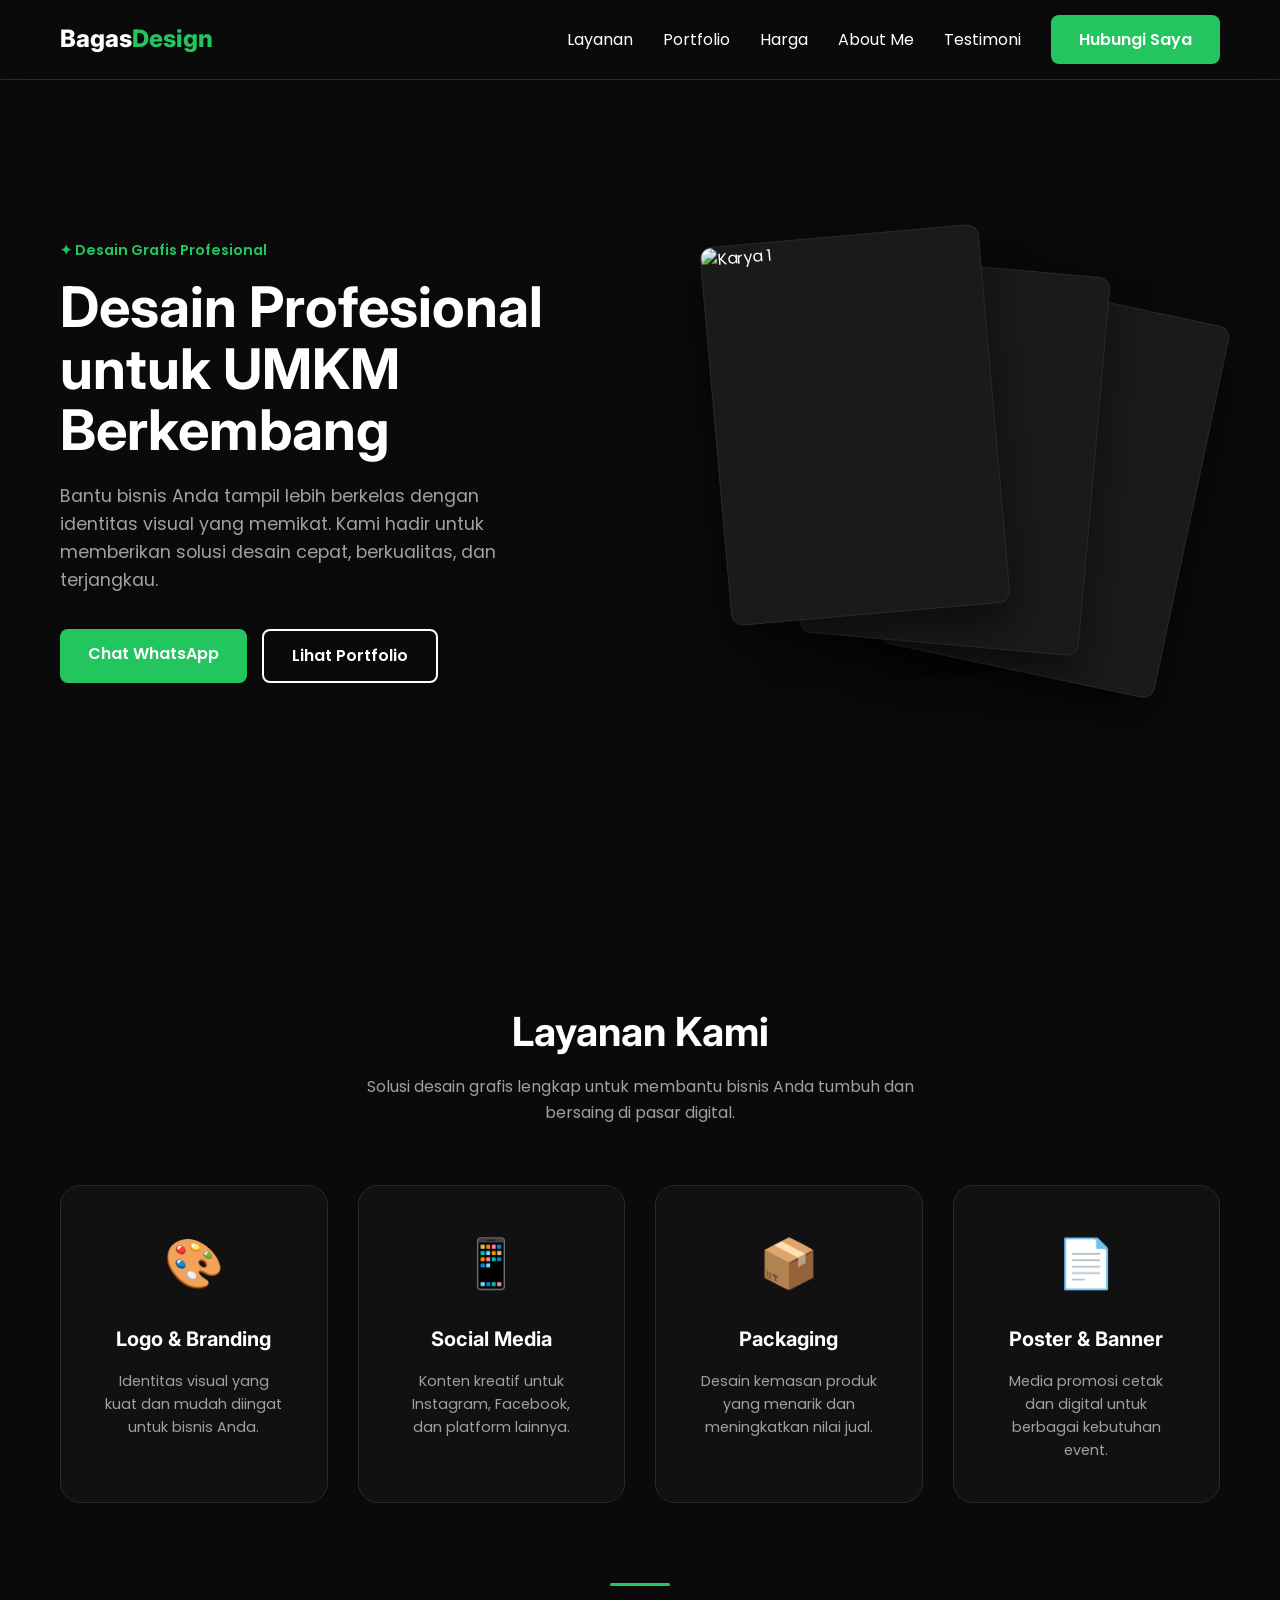
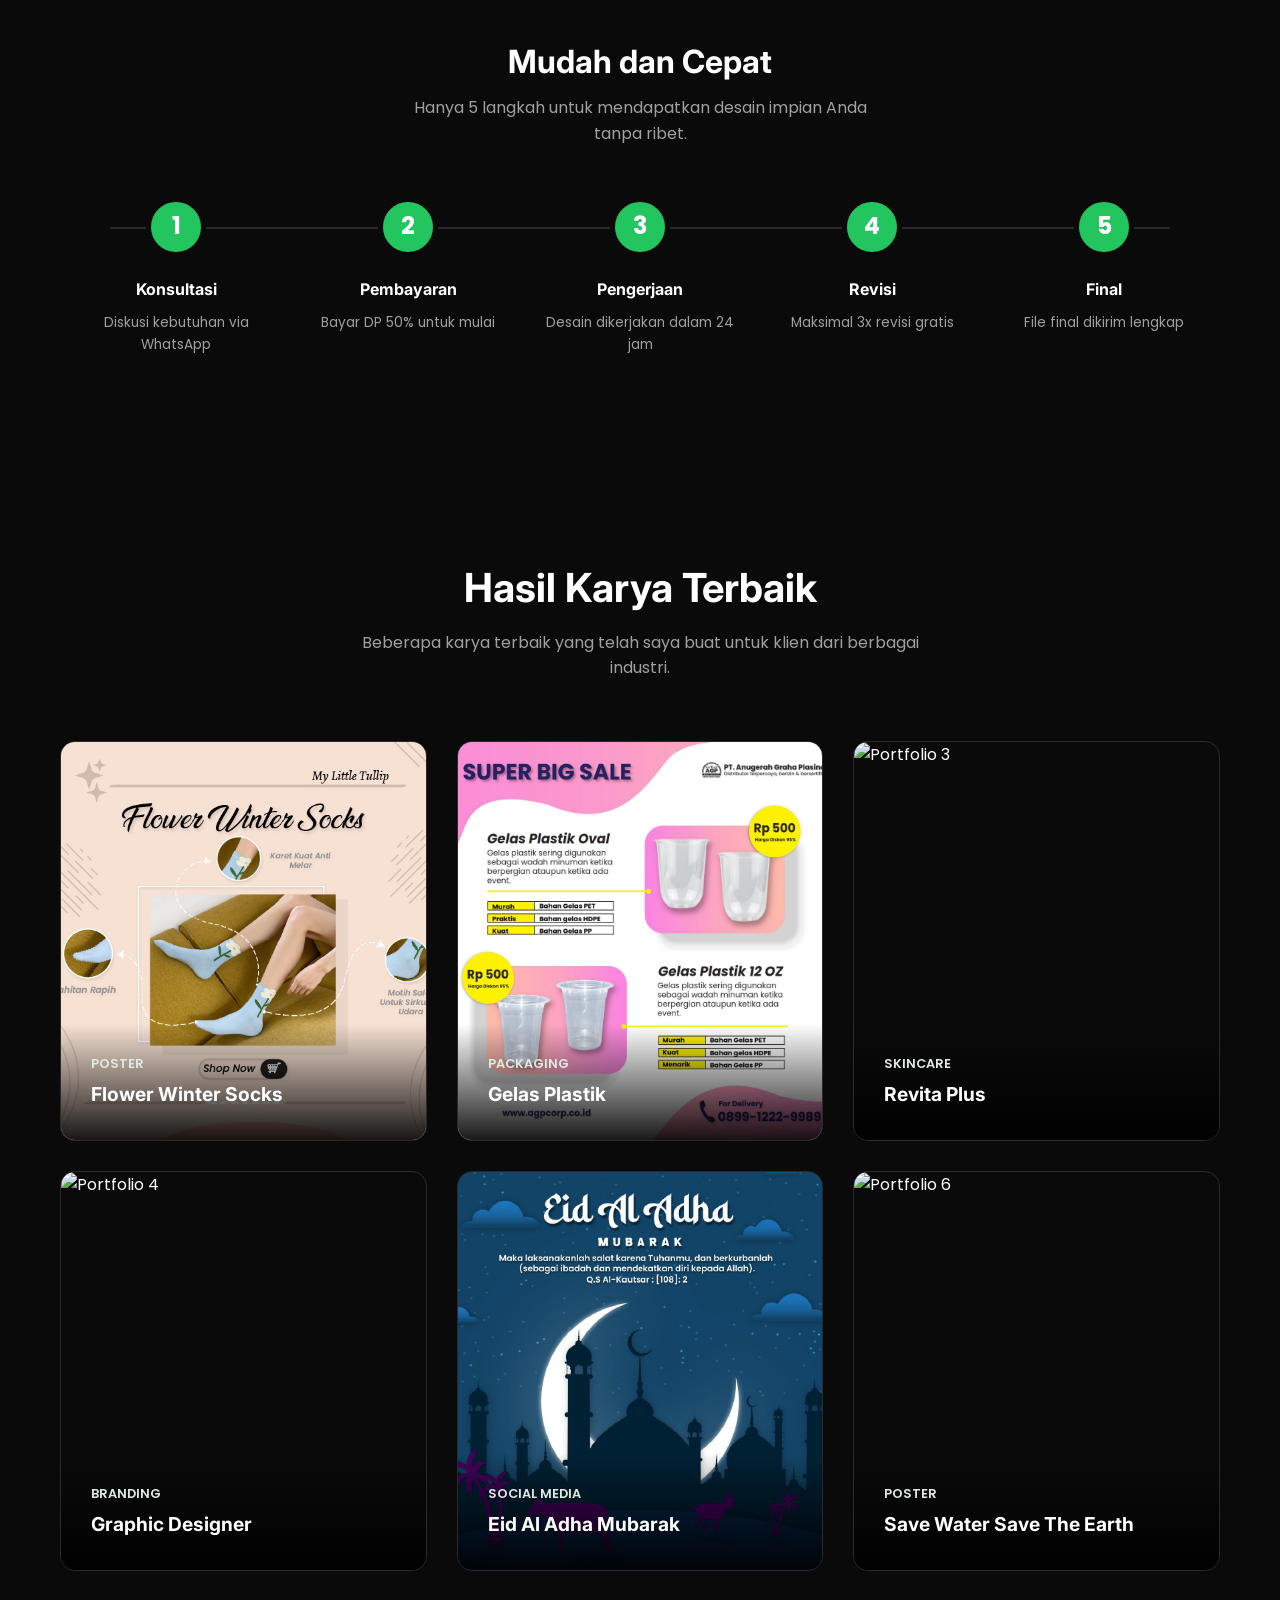
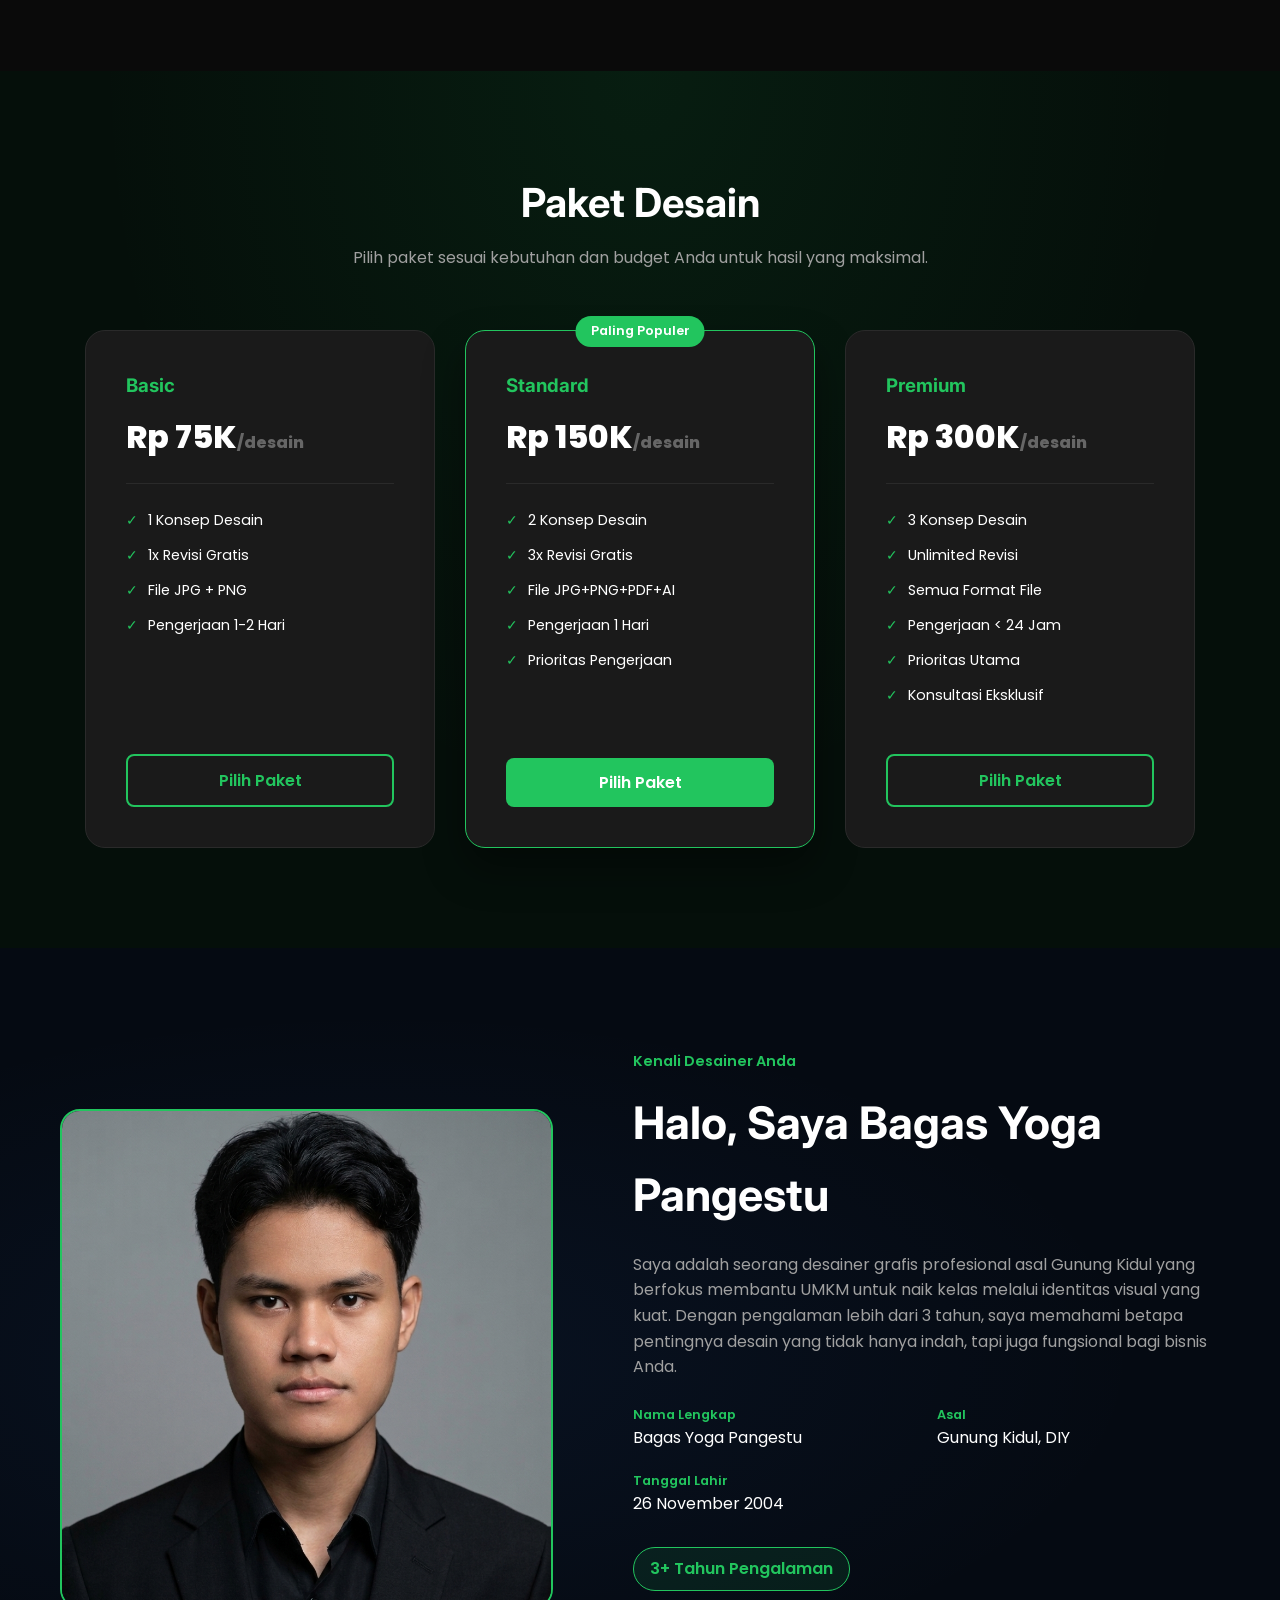
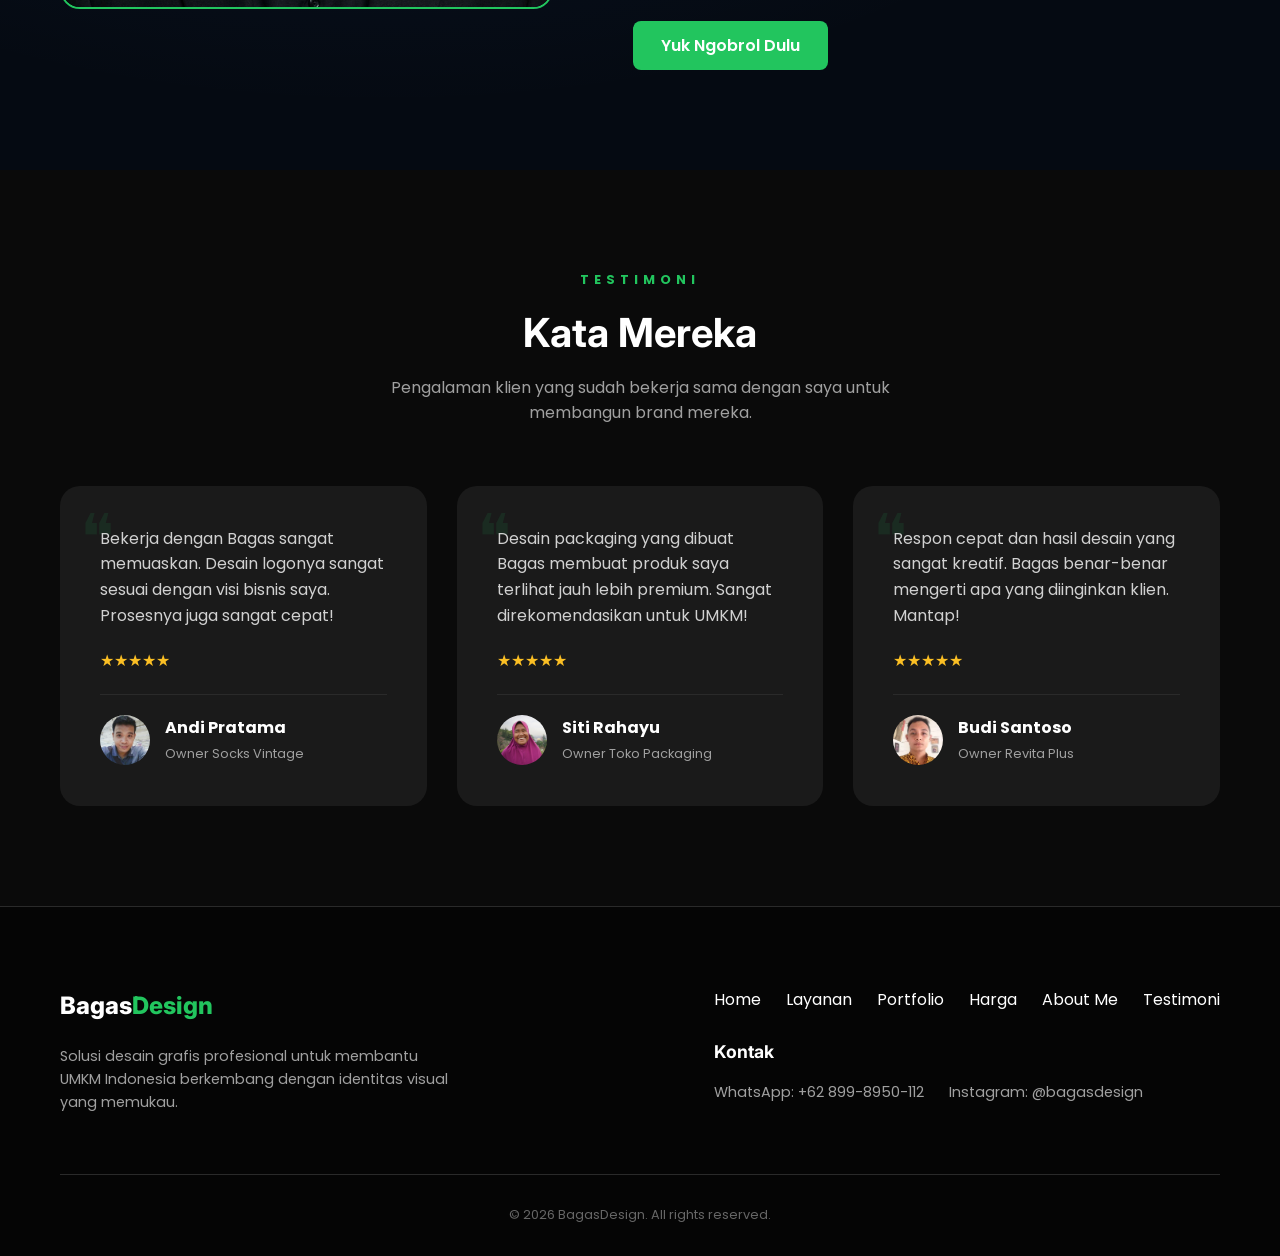
==== commit 094191a7: "Update index.html" ====
--- a/index.html
+++ b/index.html
@@ -3,544 +3,340 @@
 <head>
     <meta charset="UTF-8">
     <meta name="viewport" content="width=device-width, initial-scale=1.0">
-    <title>Bagas Yoga Pangestu | Jasa Desain Grafis Profesional</title>
+    <title>BagasDesign | Portofolio Desain Grafis Profesional</title>
+    <!-- Google Fonts -->
     <link rel="preconnect" href="https://fonts.googleapis.com">
     <link rel="preconnect" href="https://fonts.gstatic.com" crossorigin>
-    <link href="https://fonts.googleapis.com/css2?family=Space+Grotesk:wght@400;500;600;700&family=DM+Sans:wght@400;500;600&display=swap" rel="stylesheet">
+    <link href="https://fonts.googleapis.com/css2?family=Inter:wght@700;800&family=Poppins:wght@300;400;500;600&display=swap" rel="stylesheet">
     <link rel="stylesheet" href="style.css">
 </head>
 <body>
-    <!-- Background Pattern -->
-    <div class="bg-pattern"></div>
-    <div class="grid-overlay"></div>
-
-    <!-- Navigation -->
-    <nav class="nav" id="navbar">
-        <div class="container">
-            <div class="nav-inner">
-                <a href="#" class="logo">
-                    <span class="logo-dot"></span>
-                    BagasDesign
-                </a>
-                <!-- UPDATE: Menu Testimoni ditambahkan setelah About -->
-                <ul class="nav-links">
-                    <li><a href="#portfolio">Portfolio</a></li>
-                    <li><a href="#layanan">Layanan</a></li>
-                    <li><a href="#proses">Proses</a></li>
-                    <li><a href="#about">About</a></li>
-                    <li><a href="#testimoni">Testimoni</a></li> <!-- Baru Ditambahkan -->
-                    <li><a href="#harga">Harga</a></li>
-                    <li><a href="https://wa.me/628998950112" class="nav-cta" target="_blank">Hubungi Saya</a></li>
-                </ul>
-                <button class="mobile-toggle" aria-label="Toggle menu">
-                    <span></span>
-                    <span></span>
-                    <span></span>
-                </button>
+
+    <!-- NAVBAR -->
+    <nav>
+        <div class="container">
+            <div class="logo">Bagas<span class="text-green">Design</span></div>
+            <div class="nav-links">
+                <a href="#layanan">Layanan</a>
+                <a href="#portfolio">Portfolio</a>
+                <a href="#pricing">Harga</a>
+                <a href="#about">About Me</a>
+                <a href="#testimonials">Testimoni</a>
+                <a href="https://wa.me/628998950112" class="btn btn-primary">Hubungi Saya</a>
             </div>
         </div>
     </nav>
 
-    <!-- Hero Section -->
-    <section class="hero">
+    <!-- HEADER SECTION -->
+    <section id="hero">
         <div class="container">
             <div class="hero-content">
-                <div class="hero-text">
-                    <div class="hero-badge">
-                        Tersedia untuk Proyek Baru
-                    </div>
-                    <h1>Desain Profesional untuk <span>UMKM Berkembang</span></h1>
-                    <p class="hero-desc">Dapatkan desain logo, banner, dan konten sosial media yang menarik dalam 24 jam. Harga terjangkau, proses mudah, hasil memuaskan.</p>
-                    <div class="btn-group">
-                        <a href="https://wa.me/628998950112?text=Halo%20Bagas,%20saya%20tertarik%20dengan%20jasa%20desain%20grafis" class="btn btn-primary" target="_blank">
-                            <svg width="20" height="20" viewBox="0 0 24 24" fill="currentColor">
-                                <path d="M17.472 14.382c-.297-.149-1.758-.867-2.03-.967-.273-.099-.471-.148-.67.15-.197.297-.767.966-.94 1.164-.173.199-.347.223-.644.075-.297-.15-1.255-.463-2.39-1.475-.883-.788-1.48-1.761-1.653-2.059-.173-.297-.018-.458.13-.606.134-.133.298-.347.446-.52.149-.174.198-.298.298-.497.099-.198.05-.371-.025-.52-.075-.149-.669-1.612-.916-2.207-.242-.579-.487-.5-.669-.51-.173-.008-.371-.01-.57-.01-.198 0-.52.074-.792.372-.272.297-1.04 1.016-1.04 2.479 0 1.462 1.065 2.875 1.213 3.074.149.198 2.096 3.2 5.077 4.487.709.306 1.262.489 1.694.625.712.227 1.36.195 1.871.118.571-.085 1.758-.719 2.006-1.413.248-.694.248-1.289.173-1.413-.074-.124-.272-.198-.57-.347m-5.421 7.403h-.004a9.87 9.87 0 01-5.031-1.378l-.361-.214-3.741.982.998-3.648-.235-.374a9.86 9.86 0 01-1.51-5.26c.001-5.45 4.436-9.884 9.888-9.884 2.64 0 5.122 1.03 6.988 2.898a9.825 9.825 0 012.893 6.994c-.003 5.45-4.437 9.884-9.885 9.884m8.413-18.297A11.815 11.815 0 0012.05 0C5.495 0 .16 5.335.157 11.892c0 2.096.547 4.142 1.588 5.945L.057 24l6.305-1.654a11.882 11.882 0 005.683 1.448h.005c6.554 0 11.89-5.335 11.893-11.893a11.821 11.821 0 00-3.48-8.413z"/>
-                            </svg>
-                            Chat WhatsApp
-                        </a>
-                        <a href="#portfolio" class="btn btn-outline">Lihat Portfolio</a>
-                    </div>
-                    <div class="hero-stats">
-                        <div class="stat-item">
-                            <div class="stat-number">150+</div>
-                            <div class="stat-label">Proyek Selesai</div>
-                        </div>
-                        <div class="stat-item">
-                            <div class="stat-number">50+</div>
-                            <div class="stat-label">Klien Puas</div>
-                        </div>
-                        <div class="stat-item">
-                            <div class="stat-number">24jam</div>
-                            <div class="stat-label">Waktu Pengerjaan</div>
-                        </div>
-                    </div>
-                </div>
-                <div class="hero-visual">
-                    <div class="hero-image-container">
-                        <div class="floating-cards">
-                            <div class="float-card">
-                                <img src="images/feed1.jpg" alt="Desain feed Instagram">
-                            </div>
-                            <div class="float-card">
-                                <img src="images/feed3.jpg" alt="Desain feed Instagram">
-                            </div>
-                            <div class="float-card">
-                                <img src="images/banner2.jpg" alt="Desain feed Instagram">
-                            </div>
-                        </div>
-                    </div>
-                </div>
-            </div>
-        </div>
-    </section>
-
-    <!-- Portfolio Section -->
-    <section class="portfolio" id="portfolio">
-        <div class="container">
-            <div class="section-header reveal">
-                <span class="section-tag">Portfolio</span>
+                <span class="hero-label">✦ Desain Grafis Profesional</span>
+                <h1>Desain Profesional untuk UMKM Berkembang</h1>
+                <p>Bantu bisnis Anda tampil lebih berkelas dengan identitas visual yang memikat. Kami hadir untuk memberikan solusi desain cepat, berkualitas, dan terjangkau.</p>
+                <div class="hero-btns">
+                    <a href="https://wa.me/628998950112" class="btn btn-primary">Chat WhatsApp</a>
+                    <a href="#portfolio" class="btn btn-outline">Lihat Portfolio</a>
+                </div>
+            </div>
+            <div class="hero-images">
+                <div class="hero-img-card img-1">
+                    <img src="images/Desain Feed Tulip 2_001.jpg" alt="Karya 1">
+                </div>
+                <div class="hero-img-card img-2">
+                    <img src="images/Desain Feed Tulip 2_002.jpg" alt="Karya 2">
+                </div>
+                <div class="hero-img-card img-3">
+                    <img src="images/Desain Feed Tulip 2_003.jpg" alt="Karya 3">
+                </div>
+            </div>
+        </div>
+    </section>
+
+    <!-- LAYANAN SECTION -->
+    <section id="layanan">
+        <div class="container">
+            <div class="section-header">
+                <h2>Layanan Kami</h2>
+                <p>Solusi desain grafis lengkap untuk membantu bisnis Anda tumbuh dan bersaing di pasar digital.</p>
+            </div>
+            <div class="services-grid">
+                <div class="service-card">
+                    <div class="service-icon">🎨</div>
+                    <h3>Logo & Branding</h3>
+                    <p>Identitas visual yang kuat dan mudah diingat untuk bisnis Anda.</p>
+                </div>
+                <div class="service-card">
+                    <div class="service-icon">📱</div>
+                    <h3>Social Media</h3>
+                    <p>Konten kreatif untuk Instagram, Facebook, dan platform lainnya.</p>
+                </div>
+                <div class="service-card">
+                    <div class="service-icon">📦</div>
+                    <h3>Packaging</h3>
+                    <p>Desain kemasan produk yang menarik dan meningkatkan nilai jual.</p>
+                </div>
+                <div class="service-card">
+                    <div class="service-icon">📄</div>
+                    <h3>Poster & Banner</h3>
+                    <p>Media promosi cetak dan digital untuk berbagai kebutuhan event.</p>
+                </div>
+            </div>
+
+            <div class="layanan-divider"></div>
+
+            <div class="process-sub-header">
+                <h3>Mudah dan Cepat</h3>
+                <p>Hanya 5 langkah untuk mendapatkan desain impian Anda tanpa ribet.</p>
+            </div>
+            <div class="process-timeline">
+                <div class="process-step">
+                    <div class="step-number">1</div>
+                    <h4>Konsultasi</h4>
+                    <p>Diskusi kebutuhan via WhatsApp</p>
+                </div>
+                <div class="process-step">
+                    <div class="step-number">2</div>
+                    <h4>Pembayaran</h4>
+                    <p>Bayar DP 50% untuk mulai</p>
+                </div>
+                <div class="process-step">
+                    <div class="step-number">3</div>
+                    <h4>Pengerjaan</h4>
+                    <p>Desain dikerjakan dalam 24 jam</p>
+                </div>
+                <div class="process-step">
+                    <div class="step-number">4</div>
+                    <h4>Revisi</h4>
+                    <p>Maksimal 3x revisi gratis</p>
+                </div>
+                <div class="process-step">
+                    <div class="step-number">5</div>
+                    <h4>Final</h4>
+                    <p>File final dikirim lengkap</p>
+                </div>
+            </div>
+        </div>
+    </section>
+
+    <!-- PORTFOLIO SECTION -->
+    <section id="portfolio">
+        <div class="container">
+            <div class="section-header">
                 <h2>Hasil Karya Terbaik</h2>
-                <p>Berbagai desain yang telah dibuat untuk membantu UMKM tampil lebih profesional</p>
+                <p>Beberapa karya terbaik yang telah saya buat untuk klien dari berbagai industri.</p>
             </div>
             <div class="portfolio-grid">
-                <div class="portfolio-item reveal">
-                    <img src="images/feed4.jpg" alt="Logo Kopi Susu">
-                    <div class="portfolio-overlay">
-                        <h3>Be A Graphic Designer</h3>
-                        <span>Tampil Profesional dengan Desain Berkualitas!</span>
-                    </div>
-                </div>
-                <div class="portfolio-item reveal">
-                    <img src="images/feed10.jpg" alt="Banner Makanan">
-                    <div class="portfolio-overlay">
+                <div class="portfolio-card">
+                    <img src="images/feed1.jpg" alt="Portfolio 1">
+                    <div class="portfolio-overlay">
+                        <span class="portfolio-category">Poster</span>
+                        <h3>Flower Winter Socks</h3>
+                    </div>
+                </div>
+                <div class="portfolio-card">
+                    <img src="images/feed10.jpg" alt="Portfolio 2">
+                    <div class="portfolio-overlay">
+                        <span class="portfolio-category">Packaging</span>
                         <h3>Gelas Plastik</h3>
-                        <span>Kemasan Praktis. Harga Ekonomis</span>
-                    </div>
-                </div>
-                <div class="portfolio-item reveal">
-                    <img src="images/feed2.jpg" alt="Feed Instagram">
-                    <div class="portfolio-overlay">
-                        <h3>Promosi Event</h3>
-                        <span>HUT Kota Jakarta.</span>
-                    </div>
-                </div>
-                <div class="portfolio-item reveal">
-                    <img src="images/feed13.jpg" alt="Stiker Product">
-                    <div class="portfolio-overlay">
-                        <h3>Kojic Acid Serum</h3>
-                        <span>Kulit Cerah & Glowing dalam Sekejap!</span>
-                    </div>
-                </div>
-                <div class="portfolio-item reveal">
-                    <img src="images/feed8.jpg" alt="Logo Fashion">
-                    <div class="portfolio-overlay">
-                        <h3>Idul Fitri</h3>
-                        <span>Ucapan Lebaran. Desain Elegan</span>
-                    </div>
-                </div>
-                <div class="portfolio-item reveal">
-                    <img src="images/feed12.jpg" alt="Poster Event">
-                    <div class="portfolio-overlay">
-                        <h3>Socks Vintage</h3>
-                        <span>Kaos Kaki Vintage. Trendy & Unik</span>
-                    </div>
-                </div>
-            </div>
-        </div>
-    </section>
-
-    <!-- Services Section -->
-    <section class="services" id="layanan">
-        <div class="container">
-            <div class="section-header reveal">
-                <span class="section-tag">Layanan</span>
-                <h2>Solusi Desain Lengkap</h2>
-                <p>Berbagai kebutuhan desain untuk bisnis Anda dalam satu tempat</p>
-            </div>
-            <div class="services-grid">
-                <div class="service-card reveal">
-                    <div class="service-icon">
-                        <svg width="28" height="28" viewBox="0 0 24 24" fill="none" stroke="currentColor" stroke-width="2">
-                            <polygon points="12 2 2 7 12 12 22 7 12 2"></polygon>
-                            <polyline points="2 17 12 22 22 17"></polyline>
-                            <polyline points="2 12 12 17 22 12"></polyline>
-                        </svg>
-                    </div>
-                    <h3>Desain Logo</h3>
-                    <p>Logo unik dan memorable untuk identitas brand bisnis Anda. Termasuk revisi hingga puas.</p>
-                </div>
-                <div class="service-card reveal">
-                    <div class="service-icon">
-                        <svg width="28" height="28" viewBox="0 0 24 24" fill="none" stroke="currentColor" stroke-width="2">
-                            <rect x="3" y="3" width="18" height="18" rx="2" ry="2"></rect>
-                            <circle cx="8.5" cy="8.5" r="1.5"></circle>
-                            <polyline points="21 15 16 10 5 21"></polyline>
-                        </svg>
-                    </div>
-                    <h3>Banner</h3>
-                    <p>Banner promosi untuk toko online, marketplace, dan media sosial yang eye-catching.</p>
-                </div>
-                <div class="service-card reveal">
-                    <div class="service-icon">
-                        <svg width="28" height="28" viewBox="0 0 24 24" fill="none" stroke="currentColor" stroke-width="2">
-                            <path d="M14.7 6.3a1 1 0 0 0 0 1.4l1.6 1.6a1 1 0 0 0 1.4 0l3.77-3.77a6 6 0 0 1-7.94 7.94l-6.91 6.91a2.12 2.12 0 0 1-3-3l6.91-6.91a6 6 0 0 1 7.94-7.94l-3.76 3.76z"></path>
-                        </svg>
-                    </div>
-                    <h3>Spanduk</h3>
-                    <p>Spanduk offline untuk toko, event, dan kegiatan promosi dengan ukuran custom.</p>
-                </div>
-                <div class="service-card reveal">
-                    <div class="service-icon">
-                        <svg width="28" height="28" viewBox="0 0 24 24" fill="none" stroke="currentColor" stroke-width="2">
-                            <path d="M20.59 13.41l-7.17 7.17a2 2 0 0 1-2.83 0L2 12V2h10l8.59 8.59a2 2 0 0 1 0 2.82z"></path>
-                            <line x1="7" y1="7" x2="7.01" y2="7"></line>
-                        </svg>
-                    </div>
-                    <h3>Stiker</h3>
-                    <p>Stiker produk yang menarik untuk kemasan, memberikan kesan profesional pada produk Anda.</p>
-                </div>
-                <div class="service-card reveal">
-                    <div class="service-icon">
-                        <svg width="28" height="28" viewBox="0 0 24 24" fill="none" stroke="currentColor" stroke-width="2">
-                            <rect x="2" y="2" width="20" height="20" rx="5" ry="5"></rect>
-                            <path d="M16 11.37A4 4 0 1 1 12.63 8 4 4 0 0 1 16 11.37z"></path>
-                            <line x1="17.5" y1="6.5" x2="17.51" y2="6.5"></line>
-                        </svg>
-                    </div>
-                    <h3>Konten Social Media</h3>
-                    <p>Feed Instagram, story template, dan konten menarik untuk meningkatkan engagement.</p>
-                </div>
-            </div>
-        </div>
-    </section>
-
-    <!-- Process Section -->
-    <section class="process" id="proses">
-        <div class="container">
-            <div class="section-header reveal">
-                <span class="section-tag">Proses Kerja</span>
-                <h2>Mudah dan Cepat</h2>
-                <p>Hanya 5 langkah untuk mendapatkan desain impian Anda</p>
-            </div>
-            <div class="process-steps">
-                <div class="step reveal">
-                    <div class="step-number">1</div>
-                    <h3>Konsultasi</h3>
-                    <p>Diskusi kebutuhan via WhatsApp</p>
-                </div>
-                <div class="step reveal">
-                    <div class="step-number">2</div>
-                    <h3>Pembayaran</h3>
-                    <p>DP 50% untuk memulai</p>
-                </div>
-                <div class="step reveal">
-                    <div class="step-number">3</div>
-                    <h3>Pengerjaan</h3>
-                    <p>Desain dalam 24 jam</p>
-                </div>
-                <div class="step reveal">
-                    <div class="step-number">4</div>
-                    <h3>Revisi</h3>
-                    <p>Maksimal 3x revisi gratis</p>
-                </div>
-                <div class="step reveal">
-                    <div class="step-number">5</div>
-                    <h3>Final</h3>
-                    <p>File siap pakai</p>
-                </div>
-            </div>
-        </div>
-    </section>
-
-    <!-- About Section -->
-    <section class="about" id="about">
-        <div class="container">
-            <div class="section-header reveal">
-                <span class="section-tag">Tentang Saya</span>
-                <h2>Kenali Desainer Anda</h2>
+                    </div>
+                </div>
+                <div class="portfolio-card">
+                    <img src="images/feed13.jpg" alt="Portfolio 3">
+                    <div class="portfolio-overlay">
+                        <span class="portfolio-category">Skincare</span>
+                        <h3>Revita Plus</h3>
+                    </div>
+                </div>
+                <div class="portfolio-card">
+                    <img src="images/Desain Feed Ig_003.jpg" alt="Portfolio 4">
+                    <div class="portfolio-overlay">
+                        <span class="portfolio-category">Branding</span>
+                        <h3>Graphic Designer</h3>
+                    </div>
+                </div>
+                <div class="portfolio-card">
+                    <img src="images/feed3.jpg" alt="Portfolio 5">
+                    <div class="portfolio-overlay">
+                        <span class="portfolio-category">Social Media</span>
+                        <h3>Eid Al Adha Mubarak</h3>
+                    </div>
+                </div>
+                <div class="portfolio-card">
+                    <img src="images/POSTER HEMAT AIR 1X1_.jpg" alt="Portfolio 6">
+                    <div class="portfolio-overlay">
+                        <span class="portfolio-category">Poster</span>
+                        <h3>Save Water Save The Earth</h3>
+                    </div>
+                </div>
+            </div>
+        </div>
+    </section>
+
+    <!-- HARGA SECTION -->
+    <section id="pricing">
+        <div class="container">
+            <div class="section-header">
+                <h2>Paket Desain</h2>
+                <p>Pilih paket sesuai kebutuhan dan budget Anda untuk hasil yang maksimal.</p>
+            </div>
+            <div class="pricing-flex">
+                <div class="pricing-card">
+                    <h3>Basic</h3>
+                    <div class="price">Rp 75K<span style="font-size: 1rem; color: #666;">/desain</span></div>
+                    <div class="divider"></div>
+                    <ul class="pricing-features">
+                        <li><span>✓</span> 1 Konsep Desain</li>
+                        <li><span>✓</span> 1x Revisi Gratis</li>
+                        <li><span>✓</span> File JPG + PNG</li>
+                        <li><span>✓</span> Pengerjaan 1-2 Hari</li>
+                    </ul>
+                    <a href="https://wa.me/628998950112?text=Halo Bagas, saya tertarik dengan paket Basic" class="btn btn-outline-green">Pilih Paket</a>
+                </div>
+                <div class="pricing-card popular">
+                    <div class="popular-badge">Paling Populer</div>
+                    <h3>Standard</h3>
+                    <div class="price">Rp 150K<span style="font-size: 1rem; color: #666;">/desain</span></div>
+                    <div class="divider"></div>
+                    <ul class="pricing-features">
+                        <li><span>✓</span> 2 Konsep Desain</li>
+                        <li><span>✓</span> 3x Revisi Gratis</li>
+                        <li><span>✓</span> File JPG+PNG+PDF+AI</li>
+                        <li><span>✓</span> Pengerjaan 1 Hari</li>
+                        <li><span>✓</span> Prioritas Pengerjaan</li>
+                    </ul>
+                    <a href="https://wa.me/628998950112?text=Halo Bagas, saya tertarik dengan paket Standard" class="btn btn-primary">Pilih Paket</a>
+                </div>
+                <div class="pricing-card">
+                    <h3>Premium</h3>
+                    <div class="price">Rp 300K<span style="font-size: 1rem; color: #666;">/desain</span></div>
+                    <div class="divider"></div>
+                    <ul class="pricing-features">
+                        <li><span>✓</span> 3 Konsep Desain</li>
+                        <li><span>✓</span> Unlimited Revisi</li>
+                        <li><span>✓</span> Semua Format File</li>
+                        <li><span>✓</span> Pengerjaan &lt; 24 Jam</li>
+                        <li><span>✓</span> Prioritas Utama</li>
+                        <li><span>✓</span> Konsultasi Eksklusif</li>
+                    </ul>
+                    <a href="https://wa.me/628998950112?text=Halo Bagas, saya tertarik dengan paket Premium" class="btn btn-outline-green">Pilih Paket</a>
+                </div>
+            </div>
+        </div>
+    </section>
+
+    <!-- ABOUT SECTION -->
+    <section id="about">
+        <div class="container">
+            <div class="about-img">
+                <img src="images/bagas.png" alt="Bagas Yoga Pangestu">
             </div>
             <div class="about-content">
-                <div class="about-image reveal">
-                    <div class="about-image-wrapper">
-                        <img src="images/bagas.png" alt="Bagas Yoga Pangestu - Desainer Grafis">
-                    </div>
-                    <div class="about-badge">
-                        <span class="about-badge-number">3+</span>
-                        <span class="about-badge-text">Tahun Pengalaman</span>
-                    </div>
-                </div>
-                <div class="about-text reveal">
-                    <h3>Halo, Saya Bagas Yoga Pangestu</h3>
-                    <p>Saya adalah desainer grafis profesional asal Gunung Kidul yang fokus membantu pelaku UMKM untuk tampil lebih profesional melalui desain visual yang berkualitas.</p>
-                    <p>Dengan pengalaman lebih dari 3 tahun, saya memahami betul kebutuhan bisnis kecil yang ingin tampil beda tapi dengan budget yang terjangkau. Setiap desain yang saya buat selalu mengutamakan kepuasan klien.</p>
-                    <div class="about-info">
-                        <div class="info-item">
-                            <div class="info-label">Nama Lengkap</div>
-                            <div class="info-value">Bagas Yoga Pangestu</div>
-                        </div>
-                        <div class="info-item">
-                            <div class="info-label">Asal</div>
-                            <div class="info-value">Gunung Kidul, DIY</div>
-                        </div>
-                        <div class="info-item">
-                            <div class="info-label">Tanggal Lahir</div>
-                            <div class="info-value">26 November 2004</div>
-                        </div>
-                        <div class="info-item">
-                            <div class="info-label">Spesialisasi</div>
-                            <div class="info-value">Desain UMKM</div>
-                        </div>
-                    </div>
-                    <a href="https://wa.me/628998950112?text=Halo%20Bagas,%20saya%20ingin%20konsultasi%20tentang%20desain" class="btn btn-primary" target="_blank">
-                        <svg width="20" height="20" viewBox="0 0 24 24" fill="currentColor">
-                            <path d="M17.472 14.382c-.297-.149-1.758-.867-2.03-.967-.273-.099-.471-.148-.67.15-.197.297-.767.966-.94 1.164-.173.199-.347.223-.644.075-.297-.15-1.255-.463-2.39-1.475-.883-.788-1.48-1.761-1.653-2.059-.173-.297-.018-.458.13-.606.134-.133.298-.347.446-.52.149-.174.198-.298.298-.497.099-.198.05-.371-.025-.52-.075-.149-.669-1.612-.916-2.207-.242-.579-.487-.5-.669-.51-.173-.008-.371-.01-.57-.01-.198 0-.52.074-.792.372-.272.297-1.04 1.016-1.04 2.479 0 1.462 1.065 2.875 1.213 3.074.149.198 2.096 3.2 5.077 4.487.709.306 1.262.489 1.694.625.712.227 1.36.195 1.871.118.571-.085 1.758-.719 2.006-1.413.248-.694.248-1.289.173-1.413-.074-.124-.272-.198-.57-.347m-5.421 7.403h-.004a9.87 9.87 0 01-5.031-1.378l-.361-.214-3.741.982.998-3.648-.235-.374a9.86 9.86 0 01-1.51-5.26c.001-5.45 4.436-9.884 9.888-9.884 2.64 0 5.122 1.03 6.988 2.898a9.825 9.825 0 012.893 6.994c-.003 5.45-4.437 9.884-9.885 9.884m8.413-18.297A11.815 11.815 0 0012.05 0C5.495 0 .16 5.335.157 11.892c0 2.096.547 4.142 1.588 5.945L.057 24l6.305-1.654a11.882 11.882 0 005.683 1.448h.005c6.554 0 11.89-5.335 11.893-11.893a11.821 11.821 0 00-3.48-8.413z"/>
-                        </svg>
-                        Yuk Ngobrol Dulu
-                    </a>
-                </div>
-            </div>
-        </div>
-    </section>
-
-    <!-- Testimonials -->
-    <section class="testimonials" id="testimoni">
-        <div class="container">
-            <div class="section-header reveal">
-                <span class="section-tag">Testimoni</span>
+                <span class="hero-label">Kenali Desainer Anda</span>
+                <h2>Halo, Saya Bagas Yoga Pangestu</h2>
+                <p>Saya adalah seorang desainer grafis profesional asal Gunung Kidul yang berfokus membantu UMKM untuk naik kelas melalui identitas visual yang kuat. Dengan pengalaman lebih dari 3 tahun, saya memahami betapa pentingnya desain yang tidak hanya indah, tapi juga fungsional bagi bisnis Anda.</p>
+                <div class="about-info">
+                    <div class="info-item">
+                        <span>Nama Lengkap</span>
+                        Bagas Yoga Pangestu
+                    </div>
+                    <div class="info-item">
+                        <span>Asal</span>
+                        Gunung Kidul, DIY
+                    </div>
+                    <div class="info-item">
+                        <span>Tanggal Lahir</span>
+                        26 November 2004
+                    </div>
+                </div>
+                <div class="experience-badge">3+ Tahun Pengalaman</div>
+                <br>
+                <a href="https://wa.me/628998950112" class="btn btn-primary">Yuk Ngobrol Dulu</a>
+            </div>
+        </div>
+    </section>
+
+    <!-- TESTIMONI SECTION -->
+    <section id="testimonials">
+        <div class="container">
+            <div class="section-header">
+                <span class="testimonial-label">TESTIMONI</span>
                 <h2>Kata Mereka</h2>
-                <p>Pengalaman klien yang sudah bekerja sama dengan saya</p>
-            </div>
-            <div class="testimonials-grid">
-                <div class="testimonial-card reveal">
-                    <div class="testimonial-header">
-                        <img src="images/foto1.jpg" alt="Andi Pratama" class="testimonial-avatar">
-                        <div class="testimonial-info">
-                            <h4>Andi Pratama</h4>
+                <p>Pengalaman klien yang sudah bekerja sama dengan saya untuk membangun brand mereka.</p>
+            </div>
+            <div class="testimonials-flex">
+                <div class="testimonial-card">
+                    <div class="quote-icon">❝</div>
+                    <p>Bekerja dengan Bagas sangat memuaskan. Desain logonya sangat sesuai dengan visi bisnis saya. Prosesnya juga sangat cepat!</p>
+                    <div class="rating">★★★★★</div>
+                    <div class="divider"></div>
+                    <div class="client-info">
+                        <img src="images/foto1.jpg" alt="Andi Pratama">
+                        <div>
+                            <h5>Andi Pratama</h5>
                             <span>Owner Socks Vintage</span>
                         </div>
                     </div>
-                    <p class="testimonial-text">Desain feed Shopee saya jadi lebih rapi, konsisten, dan enak dilihat. Produk jadi terlihat lebih premium dan meyakinkan! Pelayanan cepat dan bisa request sesuai kebutuhan. Wajib banget buat yang mau upgrade toko!</p>
-                    <div class="stars">
-                        <span class="star">&#9733;</span>
-                        <span class="star">&#9733;</span>
-                        <span class="star">&#9733;</span>
-                        <span class="star">&#9733;</span>
-                        <span class="star">&#9733;</span>
-                    </div>
-                </div>
-                <div class="testimonial-card reveal">
-                    <div class="testimonial-header">
-                        <img src="images/foto2.jpg" alt="Siti Rahayu" class="testimonial-avatar">
-                        <div class="testimonial-info">
-                            <h4>Siti Rahayu</h4>
+                </div>
+                <div class="testimonial-card">
+                    <div class="quote-icon">❝</div>
+                    <p>Desain packaging yang dibuat Bagas membuat produk saya terlihat jauh lebih premium. Sangat direkomendasikan untuk UMKM!</p>
+                    <div class="rating">★★★★★</div>
+                    <div class="divider"></div>
+                    <div class="client-info">
+                        <img src="images/foto2.jpg" alt="Siti Rahayu">
+                        <div>
+                            <h5>Siti Rahayu</h5>
                             <span>Owner Toko Packaging</span>
                         </div>
                     </div>
-                    <p class="testimonial-text">Awalnya bingung mau desain seperti apa untuk online shop gelas plastik saya, tapi Kak Bagas sabar banget bantu konsultasi. Hasil desainnya keren dan sesuai kebutuhan, banner jadi lebih menarik, dan penjualan ikut meningkat!</p>
-                    <div class="stars">
-                        <span class="star">&#9733;</span>
-                        <span class="star">&#9733;</span>
-                        <span class="star">&#9733;</span>
-                        <span class="star">&#9733;</span>
-                        <span class="star">&#9733;</span>
-                    </div>
-                </div>
-                <div class="testimonial-card reveal">
-                    <div class="testimonial-header">
-                        <img src="images/foto3.jpg" alt="Budi Santoso" class="testimonial-avatar">
-                        <div class="testimonial-info">
-                            <h4>Budi Santoso</h4>
-                            <span>Owner Pizza Mantul</span>
+                </div>
+                <div class="testimonial-card">
+                    <div class="quote-icon">❝</div>
+                    <p>Respon cepat dan hasil desain yang sangat kreatif. Bagas benar-benar mengerti apa yang diinginkan klien. Mantap!</p>
+                    <div class="rating">★★★★★</div>
+                    <div class="divider"></div>
+                    <div class="client-info">
+                        <img src="images/foto3.jpg" alt="Budi Santoso">
+                        <div>
+                            <h5>Budi Santoso</h5>
+                            <span>Owner Revita Plus</span>
                         </div>
                     </div>
-                    <p class="testimonial-text">Harga terjangkau tapi kualitas tidak murahan. Desain Pizza Mantul saya jadi kelihatan premium dan makin menggugah selera. Pasti akan order lagi untuk kebutuhan lain!</p>
-                    <div class="stars">
-                        <span class="star">&#9733;</span>
-                        <span class="star">&#9733;</span>
-                        <span class="star">&#9733;</span>
-                        <span class="star">&#9733;</span>
-                        <span class="star">&#9733;</span>
-                    </div>
-                </div>
-            </div>
-        </div>
-    </section>
-
-    <!-- Pricing -->
-    <section class="pricing" id="harga">
-        <div class="container">
-            <div class="section-header reveal">
-                <span class="section-tag">Harga</span>
-                <h2>Paket Desain</h2>
-                <p>Pilih paket yang sesuai dengan kebutuhan dan budget Anda</p>
-            </div>
-            <div class="pricing-grid">
-                <div class="pricing-card reveal">
-                    <h3>Basic</h3>
-                    <div class="price">Rp 75K <span>/desain</span></div>
-                    <ul class="pricing-features">
-                        <li>1 konsep desain</li>
-                        <li>1x revisi gratis</li>
-                        <li>Format JPG & PNG</li>
-                        <li>Selesai dalam 2 hari</li>
-                        <li>Resolusi tinggi</li>
-                    </ul>
-                    <a href="https://wa.me/628998950112?text=Halo%20Bagas,%20saya%20tertarik%20paket%20Basic" class="btn btn-pricing" target="_blank">Pilih Paket</a>
-                </div>
-                <div class="pricing-card featured reveal">
-                    <div class="popular-badge">Paling Populer</div>
-                    <h3>Standard</h3>
-                    <div class="price">Rp 150K <span>/desain</span></div>
-                    <ul class="pricing-features">
-                        <li>2 konsep desain</li>
-                        <li>3x revisi gratis</li>
-                        <li>Semua format file</li>
-                        <li>Selesai dalam 24 jam</li>
-                        <li>File source editable</li>
-                    </ul>
-                    <a href="https://wa.me/628998950112?text=Halo%20Bagas,%20saya%20tertarik%20paket%20Standard" class="btn btn-pricing" target="_blank">Pilih Paket</a>
-                </div>
-                <div class="pricing-card reveal">
-                    <h3>Premium</h3>
-                    <div class="price">Rp 300K <span>/desain</span></div>
-                    <ul class="pricing-features">
-                        <li>Unlimited konsep</li>
-                        <li>Unlimited revisi</li>
-                        <li>Semua format file</li>
-                        <li>Priority 12 jam</li>
-                        <li>Konsultasi gratis</li>
-                    </ul>
-                    <a href="https://wa.me/628998950112?text=Halo%20Bagas,%20saya%20tertarik%20paket%20Premium" class="btn btn-pricing" target="_blank">Pilih Paket</a>
-                </div>
-            </div>
-        </div>
-    </section>
-
-    <!-- CTA Section -->
-    <section class="cta-section">
-        <div class="container">
-            <div class="cta-content reveal">
-                <div class="urgency-badge">
-                    <svg width="16" height="16" viewBox="0 0 24 24" fill="currentColor">
-                        <circle cx="12" cy="12" r="10"></circle>
-                        <polyline points="12 6 12 12 16 14" stroke="white" stroke-width="2" fill="none"></polyline>
-                    </svg>
-                    Slot Terbatas Bulan Ini!
-                </div>
-                <h2>Siap Tingkatkan Bisnis Anda dengan Desain Profesional?</h2>
-                <p>Jangan biarkan tampilan bisnis Anda kalah saing. Konsultasi gratis sekarang dan dapatkan desain terbaik dalam waktu 24 jam!</p>
-                <div class="cta-buttons">
-                    <a href="https://wa.me/628998950112?text=Halo%20Bagas,%20saya%20ingin%20konsultasi%20gratis%20tentang%20desain%20untuk%20bisnis%20saya" class="btn btn-primary" target="_blank">
-                        <svg width="20" height="20" viewBox="0 0 24 24" fill="currentColor">
-                            <path d="M17.472 14.382c-.297-.149-1.758-.867-2.03-.967-.273-.099-.471-.148-.67.15-.197.297-.767.966-.94 1.164-.173.199-.347.223-.644.075-.297-.15-1.255-.463-2.39-1.475-.883-.788-1.48-1.761-1.653-2.059-.173-.297-.018-.458.13-.606.134-.133.298-.347.446-.52.149-.174.198-.298.298-.497.099-.198.05-.371-.025-.52-.075-.149-.669-1.612-.916-2.207-.242-.579-.487-.5-.669-.51-.173-.008-.371-.01-.57-.01-.198 0-.52.074-.792.372-.272.297-1.04 1.016-1.04 2.479 0 1.462 1.065 2.875 1.213 3.074.149.198 2.096 3.2 5.077 4.487.709.306 1.262.489 1.694.625.712.227 1.36.195 1.871.118.571-.085 1.758-.719 2.006-1.413.248-.694.248-1.289.173-1.413-.074-.124-.272-.198-.57-.347m-5.421 7.403h-.004a9.87 9.87 0 01-5.031-1.378l-.361-.214-3.741.982.998-3.648-.235-.374a9.86 9.86 0 01-1.51-5.26c.001-5.45 4.436-9.884 9.888-9.884 2.64 0 5.122 1.03 6.988 2.898a9.825 9.825 0 012.893 6.994c-.003 5.45-4.437 9.884-9.885 9.884m8.413-18.297A11.815 11.815 0 0012.05 0C5.495 0 .16 5.335.157 11.892c0 2.096.547 4.142 1.588 5.945L.057 24l6.305-1.654a11.882 11.882 0 005.683 1.448h.005c6.554 0 11.89-5.335 11.893-11.893a11.821 11.821 0 00-3.48-8.413z"/>
-                        </svg>
-                        Konsultasi Gratis Sekarang
-                    </a>
-                    <a href="#portfolio" class="btn btn-outline">Lihat Portfolio</a>
-                </div>
-            </div>
-        </div>
-    </section>
-
-    <!-- Footer -->
+                </div>
+            </div>
+        </div>
+    </section>
+
+    <!-- FOOTER -->
     <footer>
         <div class="container">
-            <p>&copy; 2026 Bagas Yoga Pangestu. Semua Hak Dilindungi.</p>
+            <div class="footer-grid">
+                <div class="footer-about">
+                    <div class="logo">Bagas<span class="text-green">Design</span></div>
+                    <p>Solusi desain grafis profesional untuk membantu UMKM Indonesia berkembang dengan identitas visual yang memukau.</p>
+                </div>
+                <div class="footer-left">
+                    <ul class="footer-links-list">
+                        <li><a href="#hero">Home</a></li>
+                        <li><a href="#layanan">Layanan</a></li>
+                        <li><a href="#portfolio">Portfolio</a></li>
+                        <li><a href="#pricing">Harga</a></li>
+                        <li><a href="#about">About Me</a></li>
+                        <li><a href="#testimonials">Testimoni</a></li>
+                    </ul>
+                    <h4 class="footer-contact-title">Kontak</h4>
+                    <ul class="footer-contact-list">
+                        <li>WhatsApp: +62 899-8950-112</li>
+                        <li>Instagram: @bagasdesign</li>
+                    </ul>
+                </div>
+            </div>
+            <div class="footer-bottom">
+                <p>&copy; 2026 BagasDesign. All rights reserved.</p>
+            </div>
         </div>
     </footer>
 
-    <!-- Floating WhatsApp Button -->
-    <a href="https://wa.me/628998950112?text=Halo%20Bagas,%20saya%20tertarik%20dengan%20jasa%20desain%20grafis" class="whatsapp-float" target="_blank" aria-label="Chat WhatsApp">
-        <svg viewBox="0 0 24 24">
-            <path d="M17.472 14.382c-.297-.149-1.758-.867-2.03-.967-.273-.099-.471-.148-.67.15-.197.297-.767.966-.94 1.164-.173.199-.347.223-.644.075-.297-.15-1.255-.463-2.39-1.475-.883-.788-1.48-1.761-1.653-2.059-.173-.297-.018-.458.13-.606.134-.133.298-.347.446-.52.149-.174.198-.298.298-.497.099-.198.05-.371-.025-.52-.075-.149-.669-1.612-.916-2.207-.242-.579-.487-.5-.669-.51-.173-.008-.371-.01-.57-.01-.198 0-.52.074-.792.372-.272.297-1.04 1.016-1.04 2.479 0 1.462 1.065 2.875 1.213 3.074.149.198 2.096 3.2 5.077 4.487.709.306 1.262.489 1.694.625.712.227 1.36.195 1.871.118.571-.085 1.758-.719 2.006-1.413.248-.694.248-1.289.173-1.413-.074-.124-.272-.198-.57-.347m-5.421 7.403h-.004a9.87 9.87 0 01-5.031-1.378l-.361-.214-3.741.982.998-3.648-.235-.374a9.86 9.86 0 01-1.51-5.26c.001-5.45 4.436-9.884 9.888-9.884 2.64 0 5.122 1.03 6.988 2.898a9.825 9.825 0 012.893 6.994c-.003 5.45-4.437 9.884-9.885 9.884m8.413-18.297A11.815 11.815 0 0012.05 0C5.495 0 .16 5.335.157 11.892c0 2.096.547 4.142 1.588 5.945L.057 24l6.305-1.654a11.882 11.882 0 005.683 1.448h.005c6.554 0 11.89-5.335 11.893-11.893a11.821 11.821 0 00-3.48-8.413z"/>
-        </svg>
-    </a>
-
-    <script>
-        // Scroll reveal animation
-        const revealElements = document.querySelectorAll('.reveal');
-        
-        const revealOnScroll = () => {
-            const windowHeight = window.innerHeight;
-            
-            revealElements.forEach((element, index) => {
-                const elementTop = element.getBoundingClientRect().top;
-                const revealPoint = 100;
-                
-                if (elementTop < windowHeight - revealPoint) {
-                    setTimeout(() => {
-                        element.classList.add('active');
-                    }, index * 50);
-                }
-            });
-        };
-
-        // Nav scroll effect
-        const navbar = document.getElementById('navbar');
-        
-        const handleNavScroll = () => {
-            if (window.scrollY > 50) {
-                navbar.classList.add('scrolled');
-            } else {
-                navbar.classList.remove('scrolled');
-            }
-        };
-
-        // Initialize
-        window.addEventListener('scroll', () => {
-            revealOnScroll();
-            handleNavScroll();
-        });
-
-        // Trigger on load
-        revealOnScroll();
-        handleNavScroll();
-
-        // Smooth scroll for anchor links
-        document.querySelectorAll('a[href^="#"]').forEach(anchor => {
-            anchor.addEventListener('click', function(e) {
-                e.preventDefault();
-                const target = document.querySelector(this.getAttribute('href'));
-                if (target) {
-                    target.scrollIntoView({
-                        behavior: 'smooth',
-                        block: 'start'
-                    });
-                }
-            });
-        });
-
-        // Mobile menu toggle
-        const mobileToggle = document.querySelector('.mobile-toggle');
-        const navLinks = document.querySelector('.nav-links');
-
-        if (mobileToggle) {
-            mobileToggle.addEventListener('click', () => {
-                if (navLinks.style.display === 'flex') {
-                    navLinks.style.display = 'none';
-                } else {
-                    navLinks.style.display = 'flex';
-                    navLinks.style.flexDirection = 'column';
-                    navLinks.style.position = 'absolute';
-                    navLinks.style.top = '100%';
-                    navLinks.style.left = '0';
-                    navLinks.style.right = '0';
-                    navLinks.style.background = 'rgba(10, 15, 26, 0.98)';
-                    navLinks.style.padding = '20px';
-                    navLinks.style.gap = '16px';
-                    navLinks.style.borderBottom = '1px solid #2a3444';
-                }
-            });
-        }
-
-        // Close mobile menu on link click
-        document.querySelectorAll('.nav-links a').forEach(link => {
-            link.addEventListener('click', () => {
-                if (window.innerWidth <= 768) {
-                    navLinks.style.display = 'none';
-                }
-            });
-        });
-    </script>
 </body>
 </html>
--- a/style.css
+++ b/style.css
@@ -1,25 +1,3 @@
-/* ========================================
-   CSS Variables
-======================================== */
-:root {
-    --bg: #0a0f1a;
-    --bg-light: #f8fafb;
-    --fg: #e8eaed;
-    --fg-dark: #1a1f2e;
-    --muted: #6b7280;
-    --accent: #00d4aa;
-    --accent-hover: #00f5c4;
-    --card: #151c2c;
-    --card-light: #ffffff;
-    --border: #2a3444;
-    --orange: #ff6b35;
-    --gradient-start: #00d4aa;
-    --gradient-end: #00a8ff;
-}
-
-/* ========================================
-   Reset & Base Styles
-======================================== */
 * {
     margin: 0;
     padding: 0;
@@ -30,1261 +8,811 @@
     scroll-behavior: smooth;
 }
 
-@media (prefers-reduced-motion: reduce) {
-    html {
-        scroll-behavior: auto;
-    }
-    *, *::before, *::after {
-        animation-duration: 0.01ms !important;
-        animation-iteration-count: 1 !important;
-        transition-duration: 0.01ms !important;
-    }
-}
-
 body {
-    font-family: 'DM Sans', sans-serif;
-    background: var(--bg);
-    color: var(--fg);
+    font-family: 'Poppins', sans-serif;
+    background-color: #0a0a0a;
+    color: #ffffff;
     line-height: 1.6;
     overflow-x: hidden;
 }
 
-h1, h2, h3, h4, h5, h6 {
-    font-family: 'Space Grotesk', sans-serif;
+h1, h2, h3, h4 {
+    font-family: 'Inter', sans-serif;
     font-weight: 700;
-    line-height: 1.2;
-}
-
-/* ========================================
-   Animated Background
-======================================== */
-.bg-pattern {
+}
+
+a {
+    text-decoration: none;
+    color: inherit;
+    transition: 0.3s;
+}
+
+ul {
+    list-style: none;
+}
+
+.container {
+    max-width: 1200px;
+    margin: 0 auto;
+    padding: 0 20px;
+}
+
+section {
+    padding: 100px 0;
+}
+
+.btn {
+    display: inline-block;
+    padding: 12px 28px;
+    border-radius: 8px;
+    font-weight: 600;
+    cursor: pointer;
+    transition: 0.3s;
+    border: none;
+    text-align: center;
+}
+
+.btn-primary {
+    background-color: #22c55e;
+    color: #ffffff;
+}
+
+.btn-primary:hover {
+    background-color: #16a34a;
+    transform: translateY(-2px);
+}
+
+.btn-outline {
+    background-color: transparent;
+    border: 2px solid #ffffff;
+    color: #ffffff;
+}
+
+.btn-outline:hover {
+    background-color: #ffffff;
+    color: #0a0a0a;
+    transform: translateY(-2px);
+}
+
+.btn-outline-green {
+    background-color: transparent;
+    border: 2px solid #22c55e;
+    color: #22c55e;
+}
+
+.btn-outline-green:hover {
+    background-color: #22c55e;
+    color: #ffffff;
+}
+
+.text-green {
+    color: #22c55e;
+}
+
+.text-gray {
+    color: #a0a0a0;
+}
+
+.section-header {
+    text-align: center;
+    margin-bottom: 60px;
+}
+
+.section-header h2 {
+    font-size: 2.5rem;
+    margin-bottom: 10px;
+}
+
+.section-header p {
+    color: #a0a0a0;
+    max-width: 600px;
+    margin: 0 auto;
+}
+
+/* NAVBAR */
+nav {
     position: fixed;
     top: 0;
     left: 0;
     width: 100%;
-    height: 100%;
-    pointer-events: none;
-    z-index: 0;
-    overflow: hidden;
-}
-
-.bg-pattern::before {
-    content: '';
-    position: absolute;
-    top: -50%;
-    left: -50%;
-    width: 200%;
-    height: 200%;
-    background: 
-        radial-gradient(ellipse at 20% 30%, rgba(0, 212, 170, 0.08) 0%, transparent 50%),
-        radial-gradient(ellipse at 80% 70%, rgba(0, 168, 255, 0.06) 0%, transparent 50%),
-        radial-gradient(ellipse at 50% 50%, rgba(255, 107, 53, 0.04) 0%, transparent 60%);
-    animation: bgFloat 20s ease-in-out infinite;
-}
-
-@keyframes bgFloat {
-    0%, 100% { transform: translate(0, 0) rotate(0deg); }
-    25% { transform: translate(2%, 2%) rotate(1deg); }
-    50% { transform: translate(-1%, 3%) rotate(-1deg); }
-    75% { transform: translate(1%, -2%) rotate(0.5deg); }
-}
-
-/* Grid Pattern */
-.grid-overlay {
-    position: fixed;
-    top: 0;
-    left: 0;
-    width: 100%;
-    height: 100%;
-    background-image: 
-        linear-gradient(rgba(0, 212, 170, 0.03) 1px, transparent 1px),
-        linear-gradient(90deg, rgba(0, 212, 170, 0.03) 1px, transparent 1px);
-    background-size: 60px 60px;
-    pointer-events: none;
-    z-index: 0;
-}
-
-/* ========================================
-   Container
-======================================== */
-.container {
-    max-width: 1200px;
-    margin: 0 auto;
-    padding: 0 24px;
-    position: relative;
-    z-index: 1;
-}
-
-/* ========================================
-   Navigation
-======================================== */
-.nav {
-    position: fixed;
-    top: 0;
-    left: 0;
-    width: 100%;
-    padding: 16px 0;
+    height: 80px;
+    background-color: rgba(10, 10, 10, 0.8);
+    backdrop-filter: blur(10px);
     z-index: 1000;
-    transition: all 0.3s ease;
-}
-
-.nav.scrolled {
-    background: rgba(10, 15, 26, 0.95);
-    backdrop-filter: blur(20px);
-    border-bottom: 1px solid var(--border);
-}
-
-.nav-inner {
+    display: flex;
+    align-items: center;
+    border-bottom: 1px solid #2a2a2a;
+}
+
+nav .container {
     display: flex;
     justify-content: space-between;
     align-items: center;
+    width: 100%;
 }
 
 .logo {
-    font-family: 'Space Grotesk', sans-serif;
     font-size: 1.5rem;
-    font-weight: 700;
-    color: var(--fg);
-    text-decoration: none;
-    display: flex;
+    font-weight: 800;
+    font-family: 'Inter', sans-serif;
+}
+
+.nav-links {
+    display: flex;
+    gap: 30px;
     align-items: center;
-    gap: 8px;
-}
-
-.logo-dot {
-    width: 10px;
-    height: 10px;
-    background: linear-gradient(135deg, var(--accent), var(--gradient-end));
-    border-radius: 50%;
-    animation: pulse 2s ease-in-out infinite;
-}
-
-@keyframes pulse {
-    0%, 100% { transform: scale(1); opacity: 1; }
-    50% { transform: scale(1.2); opacity: 0.8; }
-}
-
-.nav-links {
-    display: flex;
-    gap: 32px;
-    list-style: none;
-}
-
-.nav-links a {
-    color: var(--muted);
-    text-decoration: none;
+}
+
+.nav-links a:hover {
+    color: #22c55e;
+}
+
+/* HEADER SECTION */
+#hero {
+    background-color: #0a0a0a;
+    min-height: 100vh;
+    display: flex;
+    align-items: center;
+    padding-top: 120px;
+}
+
+#hero .container {
+    display: flex;
+    align-items: center;
+    gap: 50px;
+}
+
+.hero-content {
+    flex: 1;
+}
+
+.hero-label {
+    display: inline-block;
+    color: #22c55e;
+    font-weight: 600;
+    margin-bottom: 15px;
     font-size: 0.9rem;
-    font-weight: 500;
-    transition: color 0.3s ease;
+}
+
+.hero-content h1 {
+    font-size: 3.5rem;
+    line-height: 1.1;
+    margin-bottom: 20px;
+}
+
+.hero-content p {
+    font-size: 1.1rem;
+    color: #a0a0a0;
+    margin-bottom: 35px;
+    max-width: 500px;
+}
+
+.hero-btns {
+    display: flex;
+    gap: 15px;
+}
+
+.hero-images {
+    flex: 1;
     position: relative;
-}
-
-.nav-links a::after {
-    content: '';
+    height: 450px;
+}
+
+.hero-img-card {
     position: absolute;
-    bottom: -4px;
-    left: 0;
-    width: 0;
-    height: 2px;
-    background: var(--accent);
-    transition: width 0.3s ease;
-}
-
-.nav-links a:hover {
-    color: var(--fg);
-}
-
-.nav-links a:hover::after {
-    width: 100%;
-}
-
-.nav-cta {
-    background: linear-gradient(135deg, var(--accent), var(--gradient-end));
-    color: var(--bg) !important;
-    padding: 10px 20px;
-    border-radius: 8px;
-    font-weight: 600;
-    transition: all 0.3s ease;
-}
-
-.nav-cta:hover {
-    transform: translateY(-2px);
-    box-shadow: 0 10px 30px rgba(0, 212, 170, 0.3);
-}
-
-.nav-cta::after {
-    display: none !important;
-}
-
-/* Mobile Nav Toggle */
-.mobile-toggle {
-    display: none;
-    flex-direction: column;
-    gap: 5px;
-    background: none;
-    border: none;
-    cursor: pointer;
-    padding: 8px;
-}
-
-.mobile-toggle span {
-    width: 24px;
-    height: 2px;
-    background: var(--fg);
-    transition: all 0.3s ease;
-}
-
-/* ========================================
-   Hero Section
-======================================== */
-.hero {
-    min-height: 100vh;
-    display: flex;
-    align-items: center;
-    padding: 120px 0 80px;
-    position: relative;
-}
-
-.hero-content {
-    display: grid;
-    grid-template-columns: 1fr 1fr;
-    gap: 60px;
-    align-items: center;
-}
-
-.hero-text {
-    animation: fadeInUp 0.8s ease-out;
-}
-
-@keyframes fadeInUp {
-    from {
-        opacity: 0;
-        transform: translateY(30px);
-    }
-    to {
-        opacity: 1;
-        transform: translateY(0);
-    }
-}
-
-.hero-badge {
-    display: inline-flex;
-    align-items: center;
-    gap: 8px;
-    background: rgba(0, 212, 170, 0.1);
-    border: 1px solid rgba(0, 212, 170, 0.3);
-    padding: 8px 16px;
-    border-radius: 50px;
-    font-size: 0.85rem;
-    color: var(--accent);
-    margin-bottom: 24px;
-}
-
-.hero-badge::before {
-    content: '';
-    width: 8px;
-    height: 8px;
-    background: var(--accent);
-    border-radius: 50%;
-    animation: blink 1.5s ease-in-out infinite;
-}
-
-@keyframes blink {
-    0%, 100% { opacity: 1; }
-    50% { opacity: 0.3; }
-}
-
-.hero h1 {
-    font-size: clamp(2.5rem, 6vw, 4rem);
-    margin-bottom: 20px;
-    color: var(--fg);
-}
-
-.hero h1 span {
-    background: linear-gradient(135deg, var(--accent), var(--gradient-end));
-    -webkit-background-clip: text;
-    -webkit-text-fill-color: transparent;
-    background-clip: text;
-}
-
-.hero-desc {
-    font-size: 1.1rem;
-    color: var(--muted);
-    margin-bottom: 32px;
-    max-width: 500px;
-}
-
-.hero-stats {
-    display: flex;
-    gap: 40px;
-    margin-top: 48px;
-    padding-top: 32px;
-    border-top: 1px solid var(--border);
-}
-
-.stat-item {
-    text-align: left;
-}
-
-.stat-number {
-    font-family: 'Space Grotesk', sans-serif;
-    font-size: 2rem;
-    font-weight: 700;
-    color: var(--accent);
-}
-
-.stat-label {
-    font-size: 0.85rem;
-    color: var(--muted);
-}
-
-/* Hero Visual */
-.hero-visual {
-    position: relative;
-    animation: fadeInUp 0.8s ease-out 0.2s both;
-}
-
-.hero-image-container {
-    position: relative;
-    background: linear-gradient(135deg, var(--card), rgba(0, 212, 170, 0.1));
-    border-radius: 24px;
-    padding: 40px;
-    border: 1px solid var(--border);
+    width: 280px;
+    height: 380px;
+    border-radius: 12px;
     overflow: hidden;
-}
-
-.hero-image-container::before {
-    content: '';
-    position: absolute;
-    top: -50%;
-    right: -50%;
-    width: 100%;
-    height: 100%;
-    background: radial-gradient(circle, rgba(0, 212, 170, 0.1) 0%, transparent 70%);
-    animation: rotate 20s linear infinite;
-}
-
-@keyframes rotate {
-    from { transform: rotate(0deg); }
-    to { transform: rotate(360deg); }
-}
-
-.floating-cards {
-    position: relative;
-    height: 400px;
-}
-
-.float-card {
-    position: absolute;
-    background: var(--card-light);
-    border-radius: 16px;
-    overflow: hidden;
-    box-shadow: 0 20px 60px rgba(0, 0, 0, 0.3);
-    transition: transform 0.5s ease;
-}
-
-.float-card:nth-child(1) {
-    width: 200px;
-    height: 200px;
-    top: 5px;
-    left: 0;
-    animation: float1 6s ease-in-out infinite;
-}
-
-.float-card:nth-child(2) {
-    width: 200px;
-    height: 200px;
-    top: 5px;
-    right: 0px;
-    animation: float2 7s ease-in-out infinite;
-}
-
-.float-card:nth-child(3) {
-    width: 400px;
-    height: 150px;
-    bottom: 0px;
-    left: 50%;
-    transform: translateX(-50%);
-    animation: float3 5s ease-in-out infinite;
-}
-
-.float-card img {
+    box-shadow: 0 20px 40px rgba(0, 0, 0, 0.5);
+    border: 1px solid #2a2a2a;
+    background-color: #1a1a1a;
+}
+
+.hero-img-card img {
     width: 100%;
     height: 100%;
     object-fit: cover;
 }
 
-@keyframes float1 {
-    0%, 100% { transform: translateY(0) rotate(-2deg); }
-    50% { transform: translateY(-15px) rotate(0deg); }
-}
-
-@keyframes float2 {
-    0%, 100% { transform: translateY(0) rotate(2deg); }
-    50% { transform: translateY(-15px) rotate(0deg); }
-}
-
-@keyframes float3 {
-    0%, 100% { transform: translateX(-50%) translateY(0); }
-    50% { transform: translateX(-50%) translateY(-10px); }
-}
-
-/* ========================================
-   Buttons
-======================================== */
-.btn {
-    display: inline-flex;
+.img-1 {
+    z-index: 3;
+    top: 0;
+    left: 50px;
+    transform: rotate(-5deg);
+}
+
+.img-2 {
+    z-index: 2;
+    top: 30px;
+    left: 150px;
+    transform: rotate(5deg);
+}
+
+.img-3 {
+    z-index: 1;
+    top: 60px;
+    left: 250px;
+    transform: rotate(12deg);
+}
+
+/* LAYANAN SECTION */
+#layanan {
+    background-color: #0a0a0a;
+}
+
+.layanan-divider {
+    width: 60px;
+    height: 3px;
+    background-color: #22c55e;
+    margin: 80px auto 0;
+    border-radius: 10px;
+}
+
+.process-sub-header {
+    text-align: center;
+    margin-bottom: 50px;
+    margin-top: 50px;
+}
+
+.process-sub-header h3 {
+    font-size: 2rem;
+    margin-bottom: 8px;
+}
+
+.process-sub-header p {
+    color: #a0a0a0;
+    max-width: 500px;
+    margin: 0 auto;
+}
+
+.services-grid {
+    display: grid;
+    grid-template-columns: repeat(auto-fit, minmax(250px, 1fr));
+    gap: 30px;
+}
+
+.service-card {
+    background-color: #111111;
+    padding: 40px;
+    border-radius: 20px;
+    border: 1px solid #2a2a2a;
+    transition: 0.3s;
+    text-align: center;
+}
+
+.service-card:hover {
+    border-color: #22c55e;
+    transform: translateY(-10px);
+    background-color: #161616;
+}
+
+.service-icon {
+    font-size: 3rem;
+    margin-bottom: 20px;
+    display: inline-block;
+}
+
+.service-card h3 {
+    margin-bottom: 15px;
+    font-size: 1.25rem;
+}
+
+.service-card p {
+    color: #a0a0a0;
+    font-size: 0.9rem;
+}
+
+.process-timeline {
+    display: flex;
+    justify-content: space-between;
+    position: relative;
+}
+
+.process-timeline::before {
+    content: '';
+    position: absolute;
+    top: 30px;
+    left: 50px;
+    right: 50px;
+    height: 2px;
+    background-color: #2a2a2a;
+    z-index: 1;
+}
+
+.process-step {
+    position: relative;
+    z-index: 2;
+    flex: 1;
+    text-align: center;
+    padding: 0 10px;
+}
+
+.step-number {
+    width: 60px;
+    height: 60px;
+    background-color: #22c55e;
+    color: white;
+    border-radius: 50%;
+    display: flex;
     align-items: center;
-    gap: 10px;
-    padding: 16px 32px;
-    font-family: 'Space Grotesk', sans-serif;
-    font-size: 1rem;
-    font-weight: 600;
-    text-decoration: none;
-    border-radius: 12px;
-    cursor: pointer;
-    transition: all 0.3s ease;
-    border: none;
-}
-
-.btn-primary {
-    background: linear-gradient(135deg, var(--accent), var(--gradient-end));
-    color: var(--bg);
-}
-
-.btn-primary:hover {
-    transform: translateY(-3px);
-    box-shadow: 0 15px 40px rgba(0, 212, 170, 0.4);
-}
-
-.btn-primary:active {
-    transform: translateY(-1px);
-}
-
-.btn-outline {
-    background: transparent;
-    color: var(--fg);
-    border: 2px solid var(--border);
-}
-
-.btn-outline:hover {
-    border-color: var(--accent);
-    color: var(--accent);
-}
-
-.btn-group {
-    display: flex;
-    gap: 16px;
-    flex-wrap: wrap;
-}
-
-/* ========================================
-   Section Styling
-======================================== */
-section {
-    padding: 100px 0;
-    position: relative;
-    z-index: 1;
-}
-
-.section-header {
-    text-align: center;
-    max-width: 600px;
-    margin: 0 auto 60px;
-}
-
-.section-tag {
-    display: inline-block;
+    justify-content: center;
+    font-size: 1.5rem;
+    font-weight: 700;
+    margin: 0 auto 20px;
+    border: 5px solid #0a0a0a;
+}
+
+.process-step h4 {
+    margin-bottom: 10px;
+}
+
+.process-step p {
     font-size: 0.85rem;
-    font-weight: 600;
-    color: var(--accent);
-    text-transform: uppercase;
-    letter-spacing: 2px;
-    margin-bottom: 16px;
-}
-
-.section-header h2 {
-    font-size: clamp(2rem, 4vw, 2.8rem);
-    margin-bottom: 16px;
-    color: var(--fg);
-}
-
-.section-header p {
-    color: var(--muted);
-    font-size: 1.05rem;
-}
-
-/* ========================================
-   Portfolio Section
-======================================== */
-.portfolio {
-    background: var(--bg-light);
-    color: var(--fg-dark);
-}
-
-.portfolio .section-header h2,
-.portfolio .section-header p {
-    color: var(--fg-dark);
+    color: #a0a0a0;
+}
+
+/* PORTFOLIO SECTION */
+#portfolio {
+    background-color: #0a0a0a;
 }
 
 .portfolio-grid {
     display: grid;
     grid-template-columns: repeat(3, 1fr);
-    gap: 24px;
-}
-
-.portfolio-item {
+    gap: 30px;
+}
+
+.portfolio-card {
     position: relative;
-    border-radius: 16px;
+    border-radius: 15px;
     overflow: hidden;
-    aspect-ratio: 1/1;
+    height: 400px;
     cursor: pointer;
-    transition: transform 0.5s ease;
-}
-
-.portfolio-item:hover {
-    transform: scale(1.03);
-}
-
-.portfolio-item img {
+    border: 1px solid #2a2a2a;
+}
+
+.portfolio-card img {
     width: 100%;
     height: 100%;
     object-fit: cover;
-    transition: transform 0.5s ease;
-}
-
-.portfolio-item:hover img {
+    transition: 0.5s;
+}
+
+.portfolio-card:hover img {
     transform: scale(1.1);
 }
 
 .portfolio-overlay {
     position: absolute;
-    inset: 0;
-    background: linear-gradient(to top, rgba(10, 15, 26, 0.9), transparent);
+    bottom: 0;
+    left: 0;
+    width: 100%;
+    padding: 30px;
+    background: linear-gradient(transparent, rgba(0, 0, 0, 0.9));
     display: flex;
     flex-direction: column;
     justify-content: flex-end;
-    padding: 24px;
-    opacity: 0;
-    transition: opacity 0.3s ease;
-}
-
-.portfolio-item:hover .portfolio-overlay {
-    opacity: 1;
-}
-
-.portfolio-overlay h3 {
+}
+
+.portfolio-category {
+    color: #e0eae3;
+    font-size: 0.8rem;
+    font-weight: 600;
+    text-transform: uppercase;
+    margin-bottom: 5px;
+}
+
+.portfolio-card h3 {
     font-size: 1.2rem;
-    color: var(--fg);
-    margin-bottom: 4px;
-}
-
-.portfolio-overlay span {
-    font-size: 0.85rem;
-    color: var(--accent);
-}
-
-/* ========================================
-   Services Section
-======================================== */
-.services-grid {
-    display: grid;
-    grid-template-columns: repeat(auto-fit, minmax(220px, 1fr));
-    gap: 24px;
-}
-
-.service-card {
-    background: var(--card);
-    border: 1px solid var(--border);
+}
+
+.portfolio-card:hover {
+    transform: translateY(-10px);
+    box-shadow: 0 15px 30px rgba(34, 197, 94, 0.1);
+}
+
+/* HARGA SECTION */
+#pricing {
+    background-color: #050f0a;
+    background-image: radial-gradient(ellipse at 50% 0%, rgba(34, 197, 94, 0.08) 0%, transparent 60%);
+}
+
+.pricing-flex {
+    display: flex;
+    justify-content: center;
+    align-items: stretch;
+    gap: 30px;
+}
+
+.pricing-card {
+    background-color: #1a1a1a;
+    padding: 40px;
     border-radius: 20px;
-    padding: 32px;
-    transition: all 0.4s ease;
+    border: 1px solid #2a2a2a;
+    flex: 1;
+    max-width: 350px;
     position: relative;
+    transition: 0.3s;
+    display: flex;
+    flex-direction: column;
+}
+
+.pricing-card.popular {
+    border-color: #22c55e;
+    box-shadow: 0 20px 40px rgba(0, 0, 0, 0.4);
+}
+
+.popular-badge {
+    position: absolute;
+    top: -15px;
+    left: 50%;
+    transform: translateX(-50%);
+    background-color: #22c55e;
+    color: white;
+    padding: 5px 15px;
+    border-radius: 20px;
+    font-size: 0.8rem;
+    font-weight: 600;
+}
+
+.pricing-card h3 {
+    color: #22c55e;
+    margin-bottom: 10px;
+}
+
+.pricing-card .price {
+    font-size: 2rem;
+    font-weight: 800;
+    margin-bottom: 20px;
+}
+
+.pricing-card .divider {
+    height: 1px;
+    background-color: #2a2a2a;
+    margin-bottom: 25px;
+}
+
+.pricing-features {
+    margin-bottom: 35px;
+    flex-grow: 1;
+}
+
+.pricing-features li {
+    margin-bottom: 12px;
+    font-size: 0.9rem;
+    display: flex;
+    align-items: center;
+    gap: 10px;
+}
+
+.pricing-features li span {
+    color: #22c55e;
+}
+
+.pricing-card .btn {
+    width: 100%;
+}
+
+/* ABOUT SECTION */
+#about {
+    background-color: #050a12;
+    background-image: radial-gradient(ellipse at 30% 50%, rgba(59, 130, 246, 0.07) 0%, transparent 60%);
+}
+
+#about .container {
+    display: flex;
+    align-items: center;
+    gap: 80px;
+}
+
+.about-img {
+    flex: 1;
+    border-radius: 20px;
     overflow: hidden;
-}
-
-.service-card::before {
-    content: '';
-    position: absolute;
-    top: 0;
-    left: 0;
+    border: 2px solid #22c55e;
+    height: 500px;
+    background-color: #1a1a1a;
+}
+
+.about-img img {
     width: 100%;
-    height: 3px;
-    background: linear-gradient(90deg, var(--accent), var(--gradient-end));
-    transform: scaleX(0);
-    transform-origin: left;
-    transition: transform 0.4s ease;
-}
-
-.service-card:hover {
-    transform: translateY(-8px);
-    border-color: var(--accent);
-    box-shadow: 0 20px 50px rgba(0, 212, 170, 0.15);
-}
-
-.service-card:hover::before {
-    transform: scaleX(1);
-}
-
-.service-icon {
-    width: 60px;
-    height: 60px;
-    background: linear-gradient(135deg, rgba(0, 212, 170, 0.2), rgba(0, 168, 255, 0.1));
-    border-radius: 16px;
-    display: flex;
-    align-items: center;
-    justify-content: center;
+    height: 100%;
+    object-fit: cover;
+}
+
+.about-content {
+    flex: 1.2;
+}
+
+.about-content h2 {
+    font-size: 2.8rem;
     margin-bottom: 20px;
 }
 
-.service-icon svg {
-    color: var(--accent);
-}
-
-.service-card h3 {
-    font-size: 1.2rem;
-    margin-bottom: 12px;
-    color: var(--fg);
-}
-
-/* UPDATE: Teks rata kanan kiri */
-.service-card p {
-    font-size: 0.9rem;
-    color: var(--muted);
-}
-
-/* ========================================
-   Process Section
-======================================== */
-.process {
-    background: linear-gradient(180deg, var(--bg) 0%, var(--card) 100%);
-}
-
-.process-steps {
-    display: grid;
-    grid-template-columns: repeat(5, 1fr);
-    gap: 20px;
-    position: relative;
-}
-
-.process-steps::before {
-    content: '';
-    position: absolute;
-    top: 40px;
-    left: 10%;
-    width: 80%;
-    height: 2px;
-    background: linear-gradient(90deg, var(--accent), var(--gradient-end));
-    opacity: 0.3;
-}
-
-.step {
-    text-align: center;
-    position: relative;
-}
-
-.step-number {
-    width: 80px;
-    height: 80px;
-    background: var(--card);
-    border: 2px solid var(--border);
-    border-radius: 50%;
-    display: flex;
-    align-items: center;
-    justify-content: center;
-    margin: 0 auto 20px;
-    font-family: 'Space Grotesk', sans-serif;
-    font-size: 1.5rem;
-    font-weight: 700;
-    color: var(--accent);
-    transition: all 0.3s ease;
-    position: relative;
-    z-index: 1;
-}
-
-.step:hover .step-number {
-    background: var(--accent);
-    color: var(--bg);
-    border-color: var(--accent);
-    transform: scale(1.1);
-}
-
-.step h3 {
-    font-size: 1rem;
-    margin-bottom: 8px;
-    color: var(--fg);
-}
-
-.step p {
-    font-size: 0.85rem;
-    color: var(--muted);
-    max-width: 150px;
-    margin: 0 auto;
-}
-
-/* ========================================
-   About Section
-======================================== */
-.about {
-    background: var(--bg-light);
-    color: var(--fg-dark);
-}
-
-.about .section-header h2,
-.about .section-header p {
-    color: var(--fg-dark);
-}
-
-.about-content {
-    display: grid;
-    grid-template-columns: 1fr 1.2fr;
-    gap: 60px;
-    align-items: center;
-}
-
-.about-image {
-    position: relative;
-}
-
-.about-image-wrapper {
-    position: relative;
-    border-radius: 24px;
-    overflow: hidden;
-    box-shadow: 0 30px 80px rgba(0, 0, 0, 0.15);
-}
-
-.about-image-wrapper::before {
-    content: '';
-    position: absolute;
-    inset: 0;
-    border: 3px solid var(--accent);
-    border-radius: 24px;
-    transform: translate(15px, 15px);
-    z-index: -1;
-}
-
-.about-image img {
-    width: 100%;
-    height: 450px;
-    object-fit: cover;
-}
-
-.about-badge {
-    position: absolute;
-    bottom: -20px;
-    right: -20px;
-    background: var(--accent);
-    color: var(--bg);
-    padding: 20px;
-    border-radius: 16px;
-    text-align: center;
-    box-shadow: 0 15px 40px rgba(0, 212, 170, 0.3);
-}
-
-.about-badge-number {
-    font-family: 'Space Grotesk', sans-serif;
-    font-size: 2rem;
-    font-weight: 700;
-    display: block;
-}
-
-.about-badge-text {
-    font-size: 0.85rem;
-}
-
-.about-text h3 {
-    font-size: 1.8rem;
-    margin-bottom: 16px;
-    color: var(--fg-dark);
-}
-
-/* UPDATE: Teks rata kanan kiri */
-.about-text p {
-    color: var(--muted);
-    margin-bottom: 20px;
-    font-size: 1.05rem;
-    text-align: justify;
+.about-content p {
+    color: #a0a0a0;
+    margin-bottom: 25px;
 }
 
 .about-info {
     display: grid;
-    grid-template-columns: repeat(2, 1fr);
-    gap: 16px;
-    margin: 32px 0;
-}
-
-.info-item {
-    background: white;
-    padding: 16px 20px;
-    border-radius: 12px;
-    border-left: 3px solid var(--accent);
-}
-
-.info-label {
+    grid-template-columns: 1fr 1fr;
+    gap: 20px;
+    margin-bottom: 30px;
+}
+
+.info-item span {
+    display: block;
     font-size: 0.8rem;
-    color: var(--muted);
-    margin-bottom: 4px;
-}
-
-.info-value {
+    color: #22c55e;
     font-weight: 600;
-    color: var(--fg-dark);
-}
-
-/* ========================================
-   Testimonials
-======================================== */
-.testimonials-grid {
-    display: grid;
-    grid-template-columns: repeat(3, 1fr);
-    gap: 24px;
+}
+
+.experience-badge {
+    display: inline-block;
+    padding: 8px 16px;
+    background-color: rgba(34, 197, 94, 0.1);
+    border: 1px solid #22c55e;
+    border-radius: 30px;
+    color: #22c55e;
+    font-weight: 600;
+    margin-bottom: 30px;
+}
+
+/* TESTIMONI SECTION */
+#testimonials {
+    background-color: #0a0a0a;
+}
+
+.testimonial-label {
+    color: #22c55e;
+    letter-spacing: 5px;
+    font-weight: 700;
+    font-size: 0.8rem;
+    display: block;
+    margin-bottom: 10px;
+}
+
+.testimonials-flex {
+    display: flex;
+    gap: 30px;
 }
 
 .testimonial-card {
-    background: var(--card);
-    border: 1px solid var(--border);
+    background-color: #1a1a1a;
+    padding: 40px;
     border-radius: 20px;
-    padding: 32px;
-    transition: all 0.3s ease;
-}
-
-.testimonial-card:hover {
-    transform: translateY(-5px);
-    border-color: rgba(0, 212, 170, 0.3);
-}
-
-.testimonial-header {
+    flex: 1;
+    position: relative;
+}
+
+.quote-icon {
+    font-size: 4rem;
+    color: rgba(34, 197, 94, 0.1);
+    position: absolute;
+    top: 20px;
+    left: 20px;
+    line-height: 1;
+}
+
+.testimonial-card p {
+    color: #d1d1d1;
+    margin-bottom: 20px;
+    position: relative;
+    z-index: 2;
+}
+
+.rating {
+    color: #fbbf24;
+    margin-bottom: 20px;
+}
+
+.testimonial-card .divider {
+    height: 1px;
+    background-color: #2a2a2a;
+    margin-bottom: 20px;
+}
+
+.client-info {
     display: flex;
     align-items: center;
-    gap: 16px;
-    margin-bottom: 20px;
-}
-
-.testimonial-avatar {
-    width: 56px;
-    height: 56px;
+    gap: 15px;
+}
+
+.client-info img {
+    width: 50px;
+    height: 50px;
     border-radius: 50%;
     object-fit: cover;
-}
-
-.testimonial-info h4 {
+    background-color: #2a2a2a;
+}
+
+.client-info h5 {
     font-size: 1rem;
-    color: var(--fg);
-}
-
-.testimonial-info span {
-    font-size: 0.85rem;
-    color: var(--muted);
-}
-
-.testimonial-text {
-    color: var(--muted);
-    font-size: 0.95rem;
-    line-height: 1.7;
-}
-
-.testimonial-text::before {
-    content: '"';
-    font-size: 3rem;
-    color: var(--accent);
-    line-height: 0;
-    display: block;
-    margin-bottom: 10px;
-}
-
-.stars {
-    display: flex;
-    gap: 4px;
-    margin-top: 16px;
-}
-
-.star {
-    color: #ffc107;
+}
+
+.client-info span {
+    font-size: 0.8rem;
+    color: #a0a0a0;
+}
+
+/* FOOTER */
+footer {
+    background-color: #050505;
+    padding: 80px 0 30px;
+    border-top: 1px solid #2a2a2a;
+}
+
+.footer-grid {
+    display: flex;
+    justify-content: space-between;
+    align-items: flex-start;
+    gap: 50px;
+    margin-bottom: 60px;
+}
+
+.footer-about {
+    flex: 1;
+}
+
+.footer-about p {
+    color: #a0a0a0;
+    margin-top: 20px;
+    font-size: 0.9rem;
+    max-width: 400px;
+}
+
+.footer-left {
+    text-align: left;
+}
+
+.footer-links-list {
+    display: flex;
+    gap: 25px;
+    justify-content: flex-start;
+    margin-bottom: 25px;
+}
+
+.footer-contact-list {
+    display: flex;
+    gap: 25px;
+    justify-content: flex-start;
+}
+
+.footer-links-list li {
+    margin-bottom: 0;
+}
+
+.footer-links-list a:hover {
+    color: #22c55e;
+}
+
+.footer-contact-title {
     font-size: 1.1rem;
-}
-
-/* ========================================
-   Pricing
-======================================== */
-.pricing {
-    background: var(--bg-light);
-    color: var(--fg-dark);
-}
-
-.pricing .section-header h2,
-.pricing .section-header p {
-    color: var(--fg-dark);
-}
-
-.pricing-grid {
-    display: grid;
-    grid-template-columns: repeat(3, 1fr);
-    gap: 24px;
-}
-
-.pricing-card {
-    background: white;
-    border-radius: 24px;
-    padding: 40px 32px;
+    margin-bottom: 15px;
+    padding-left: 0;
+    margin-left: 0;
+}
+
+.footer-contact-list {
+    display: flex;
+    gap: 25px;
+    justify-content: flex-start;
+    padding-left: 0;
+    margin-left: 0;
+}
+
+.footer-contact-list li {
+    margin-bottom: 0;
+    color: #a0a0a0;
+    font-size: 0.9rem;
+    padding-left: 0;
+}
+
+.footer-bottom {
     text-align: center;
-    position: relative;
-    transition: all 0.4s ease;
-    border: 2px solid transparent;
-}
-
-.pricing-card:hover {
-    transform: translateY(-10px);
-    box-shadow: 0 30px 80px rgba(0, 0, 0, 0.1);
-}
-
-.pricing-card.featured {
-    border-color: var(--accent);
-    transform: scale(1.05);
-}
-
-.pricing-card.featured:hover {
-    transform: scale(1.05) translateY(-10px);
-}
-
-.popular-badge {
-    position: absolute;
-    top: -12px;
-    left: 50%;
-    transform: translateX(-50%);
-    background: linear-gradient(135deg, var(--accent), var(--gradient-end));
-    color: var(--bg);
-    padding: 6px 20px;
-    border-radius: 50px;
+    padding-top: 30px;
+    border-top: 1px solid #2a2a2a;
+    color: #666;
     font-size: 0.8rem;
-    font-weight: 600;
-}
-
-.pricing-card h3 {
-    font-size: 1.3rem;
-    margin-bottom: 8px;
-    color: var(--fg-dark);
-}
-
-.pricing-card .price {
-    font-family: 'Space Grotesk', sans-serif;
-    font-size: 2.5rem;
-    font-weight: 700;
-    color: var(--accent);
-    margin: 20px 0;
-}
-
-.pricing-card .price span {
-    font-size: 1rem;
-    font-weight: 400;
-    color: var(--muted);
-}
-
-.pricing-features {
-    list-style: none;
-    margin: 24px 0;
-    text-align: left;
-}
-
-.pricing-features li {
-    padding: 12px 0;
-    border-bottom: 1px solid #eee;
-    color: var(--muted);
-    display: flex;
-    align-items: center;
-    gap: 10px;
-}
-
-.pricing-features li::before {
-    content: '\2713';
-    color: var(--accent);
-    font-weight: bold;
-}
-
-.btn-pricing {
-    width: 100%;
-    margin-top: 20px;
-    justify-content: center;
-    background: var(--fg-dark);
-    color: white;
-}
-
-.btn-pricing:hover {
-    background: var(--accent);
-    color: var(--bg);
-}
-
-.pricing-card.featured .btn-pricing {
-    background: linear-gradient(135deg, var(--accent), var(--gradient-end));
-    color: var(--bg);
-}
-
-/* ========================================
-   CTA Section
-======================================== */
-.cta-section {
-    background: linear-gradient(135deg, var(--card), var(--bg));
-    position: relative;
-    overflow: hidden;
-}
-
-.cta-section::before {
-    content: '';
-    position: absolute;
-    top: -100%;
-    right: -20%;
-    width: 60%;
-    height: 300%;
-    background: radial-gradient(ellipse, rgba(0, 212, 170, 0.1), transparent 60%);
-    animation: rotate 30s linear infinite;
-}
-
-.cta-content {
-    text-align: center;
-    max-width: 700px;
-    margin: 0 auto;
-    position: relative;
-    z-index: 1;
-}
-
-.cta-content h2 {
-    font-size: clamp(2rem, 5vw, 3rem);
-    margin-bottom: 20px;
-}
-
-.cta-content p {
-    font-size: 1.1rem;
-    color: var(--muted);
-    margin-bottom: 32px;
-}
-
-.urgency-badge {
-    display: inline-flex;
-    align-items: center;
-    gap: 8px;
-    background: rgba(255, 107, 53, 0.15);
-    border: 1px solid rgba(255, 107, 53, 0.3);
-    color: var(--orange);
-    padding: 8px 16px;
-    border-radius: 50px;
-    font-size: 0.9rem;
-    margin-bottom: 24px;
-}
-
-.cta-buttons {
-    display: flex;
-    gap: 16px;
-    justify-content: center;
-    flex-wrap: wrap;
-}
-
-/* ========================================
-   Sticky WhatsApp Button
-======================================== */
-.whatsapp-float {
-    position: fixed;
-    bottom: 30px;
-    right: 30px;
-    width: 60px;
-    height: 60px;
-    background: #25D366;
-    border-radius: 50%;
-    display: flex;
-    align-items: center;
-    justify-content: center;
-    box-shadow: 0 10px 30px rgba(37, 211, 102, 0.4);
-    z-index: 999;
-    cursor: pointer;
-    transition: all 0.3s ease;
-    text-decoration: none;
-}
-
-.whatsapp-float:hover {
-    transform: scale(1.1);
-    box-shadow: 0 15px 40px rgba(37, 211, 102, 0.5);
-}
-
-.whatsapp-float svg {
-    width: 32px;
-    height: 32px;
-    fill: white;
-}
-
-.whatsapp-float::before {
-    content: 'Chat Sekarang!';
-    position: absolute;
-    right: 75px;
-    background: var(--card);
-    color: var(--fg);
-    padding: 8px 16px;
-    border-radius: 8px;
-    font-size: 0.85rem;
-    white-space: nowrap;
-    opacity: 0;
-    transform: translateX(10px);
-    transition: all 0.3s ease;
-    pointer-events: none;
-}
-
-.whatsapp-float:hover::before {
-    opacity: 1;
-    transform: translateX(0);
-}
-
-/* ========================================
-   Scroll Reveal Animation
-======================================== */
-.reveal {
-    opacity: 0;
-    transform: translateY(40px);
-    transition: all 0.5s ease;
-}
-
-.reveal.active {
-    opacity: 1;
-    transform: translateY(0);
-}
-
-/* ========================================
-   Footer
-======================================== */
-footer {
-    background: var(--bg);
-    padding: 40px 0;
-    border-top: 1px solid var(--border);
-    text-align: center;
-}
-
-footer p {
-    color: var(--muted);
-    font-size: 0.9rem;
-}
-
-/* ========================================
-   Focus States (Accessibility)
-======================================== */
-a:focus-visible,
-button:focus-visible {
-    outline: 2px solid var(--accent);
-    outline-offset: 4px;
-}
-
-/* ========================================
-   Responsive Styles
-======================================== */
-
-/* Tablet */
+}
+
+/* RESPONSIVE DESIGN */
 @media (max-width: 1024px) {
-    .hero-content {
+    .hero-content h1 {
+        font-size: 2.8rem;
+    }
+
+    .hero-images {
+        display: none;
+    }
+
+    .portfolio-grid {
+        grid-template-columns: repeat(2, 1fr);
+    }
+
+    .pricing-flex {
+        flex-wrap: wrap;
+    }
+
+    .process-timeline::before {
+        display: none;
+    }
+
+    .process-timeline {
+        flex-direction: column;
+        gap: 40px;
+    }
+
+    .process-step {
+        text-align: left;
+        display: flex;
+        align-items: center;
+        gap: 20px;
+    }
+
+    .step-number {
+        margin: 0;
+        flex-shrink: 0;
+    }
+
+    #about .container {
+        flex-direction: column;
+        text-align: center;
+    }
+
+    .about-info {
+        justify-content: center;
+    }
+
+    .testimonials-flex {
+        flex-direction: column;
+    }
+
+    .footer-grid {
+        flex-direction: column;
+        text-align: center;
+    }
+
+    .footer-right {
+        text-align: center;
+    }
+
+    .footer-links-list {
+        justify-content: center;
+        flex-wrap: wrap;
+    }
+
+    .footer-contact-list {
+        justify-content: center;
+        flex-wrap: wrap;
+    }
+}
+
+@media (max-width: 480px) {
+    section {
+        padding: 60px 0;
+    }
+
+    .hero-content h1 {
+        font-size: 2.2rem;
+    }
+
+    .portfolio-grid {
         grid-template-columns: 1fr;
-        text-align: center;
-    }
-
-    .hero-text {
-        order: 1;
-    }
-
-    .hero-visual {
-        order: 0;
-    }
-
-    .hero-stats {
-        justify-content: center;
-    }
-
-    .hero-desc {
-        margin: 0 auto 32px;
-    }
-
-    .btn-group {
-        justify-content: center;
-    }
-
-    .process-steps {
-        grid-template-columns: repeat(3, 1fr);
-    }
-
-    .process-steps::before {
-        display: none;
-    }
-
-    .about-content {
-        grid-template-columns: 1fr;
-        text-align: center;
-    }
-
-    .about-image {
-        max-width: 400px;
-        margin: 0 auto;
-    }
-
-    .pricing-grid {
-        grid-template-columns: 1fr;
-        max-width: 400px;
-        margin: 0 auto;
-    }
-
-    .pricing-card.featured {
-        transform: none;
-    }
-
-    .pricing-card.featured:hover {
-        transform: translateY(-10px);
-    }
-}
-
-/* Mobile */
-@media (max-width: 768px) {
+    }
+
     .nav-links {
         display: none;
     }
 
-    .mobile-toggle {
-        display: flex;
-    }
-
-    .portfolio-grid {
-        grid-template-columns: repeat(2, 1fr);
-    }
-
-    .testimonials-grid {
-        grid-template-columns: 1fr;
-        max-width: 500px;
-        margin: 0 auto;
-    }
-
-    .process-steps {
-        grid-template-columns: repeat(2, 1fr);
-    }
-
-    .floating-cards {
-        height: 240px;
-    }
-
-    .float-card:nth-child(1) {
-        width: 48%;
-        height: auto;
-        top: 0px;
-        left: 0px;
-        aspect-ratio: 1/1;
-    }
-
-    .float-card:nth-child(2) {
-        width: 48%;
-        height: auto;
-        top: 0;
-        right: 0;
-        left: auto;
-        aspect-ratio: 1/1;
-    }
-
-    .float-card:nth-child(3) {
-        width: 100%;
-        height: auto;
-        top: auto;
-        bottom: 0;
-        left: 50%;
-        aspect-ratio: 8/3;
-        transform: translateX(-50%);
-    }
-}
+    .footer-links-list {
+        gap: 15px;
+    }
+
+    .footer-contact-list {
+        flex-direction: column;
+        gap: 8px;
+    }
+}
